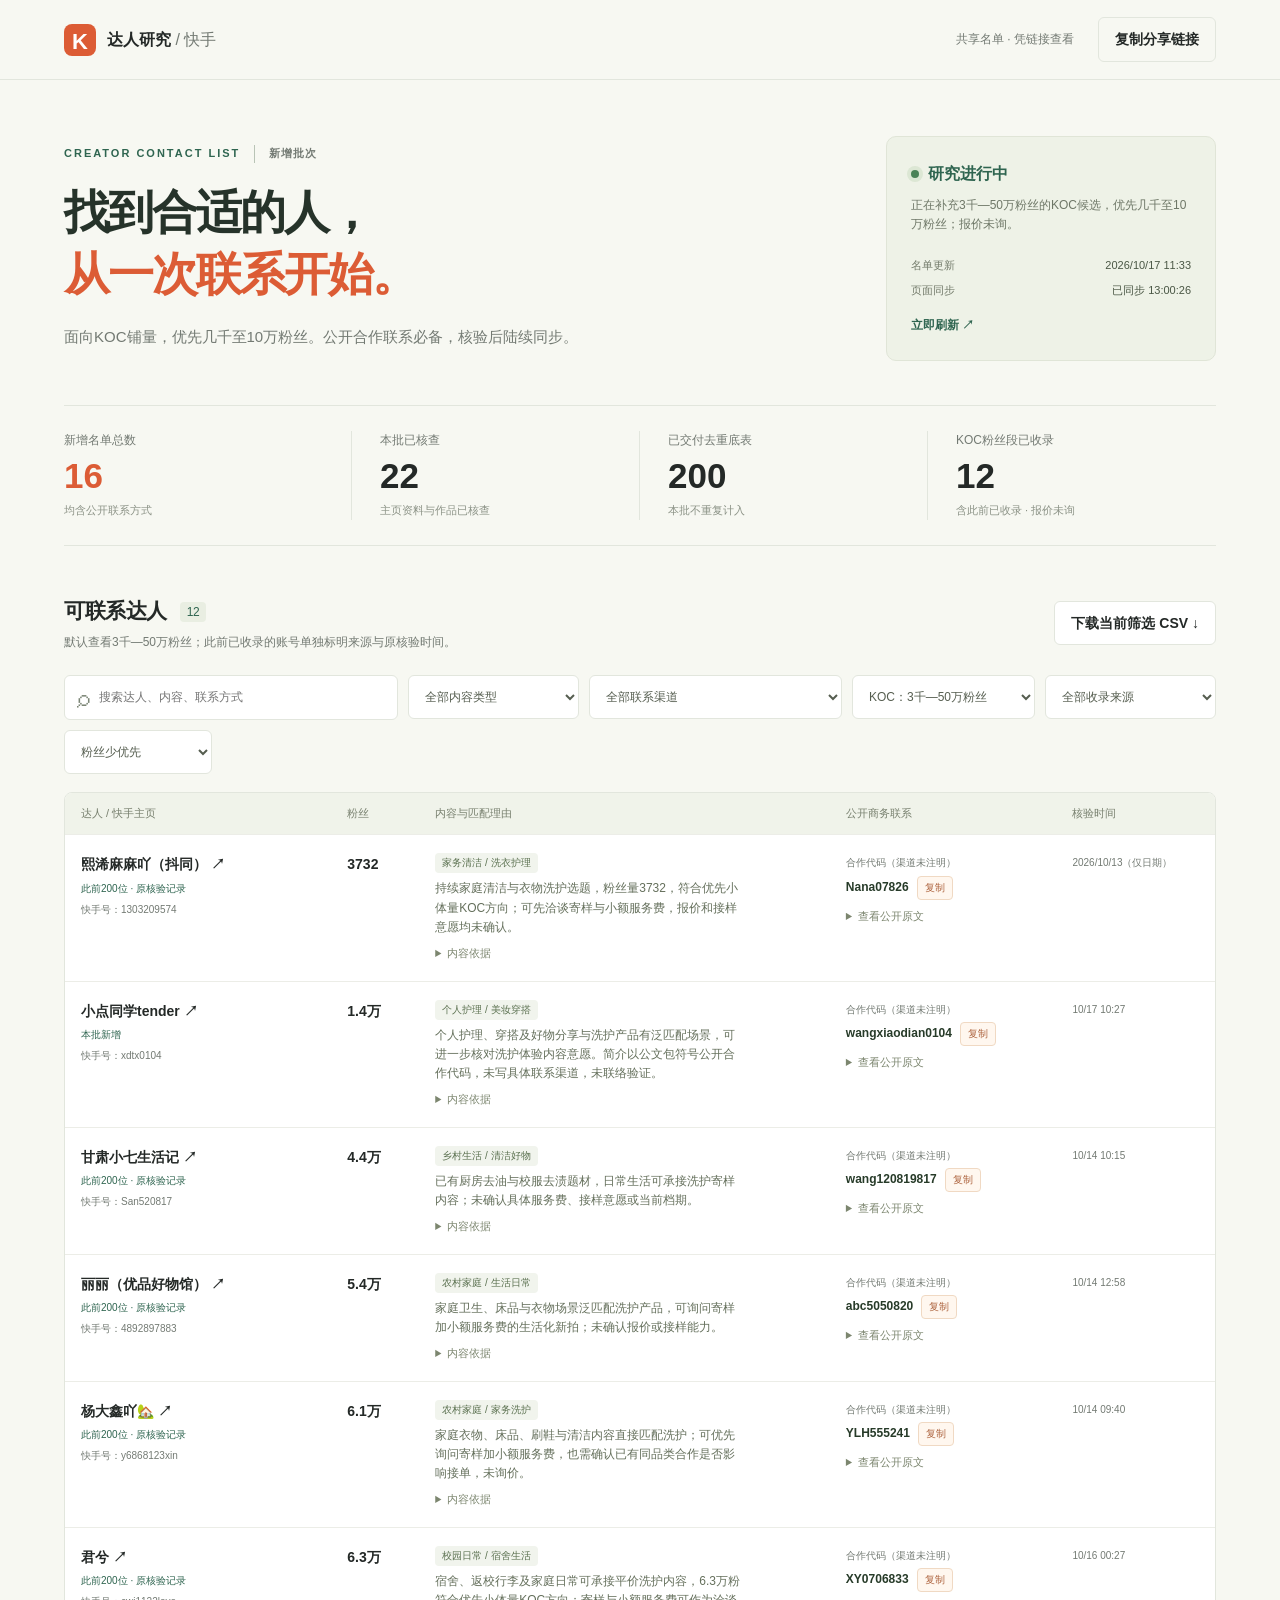
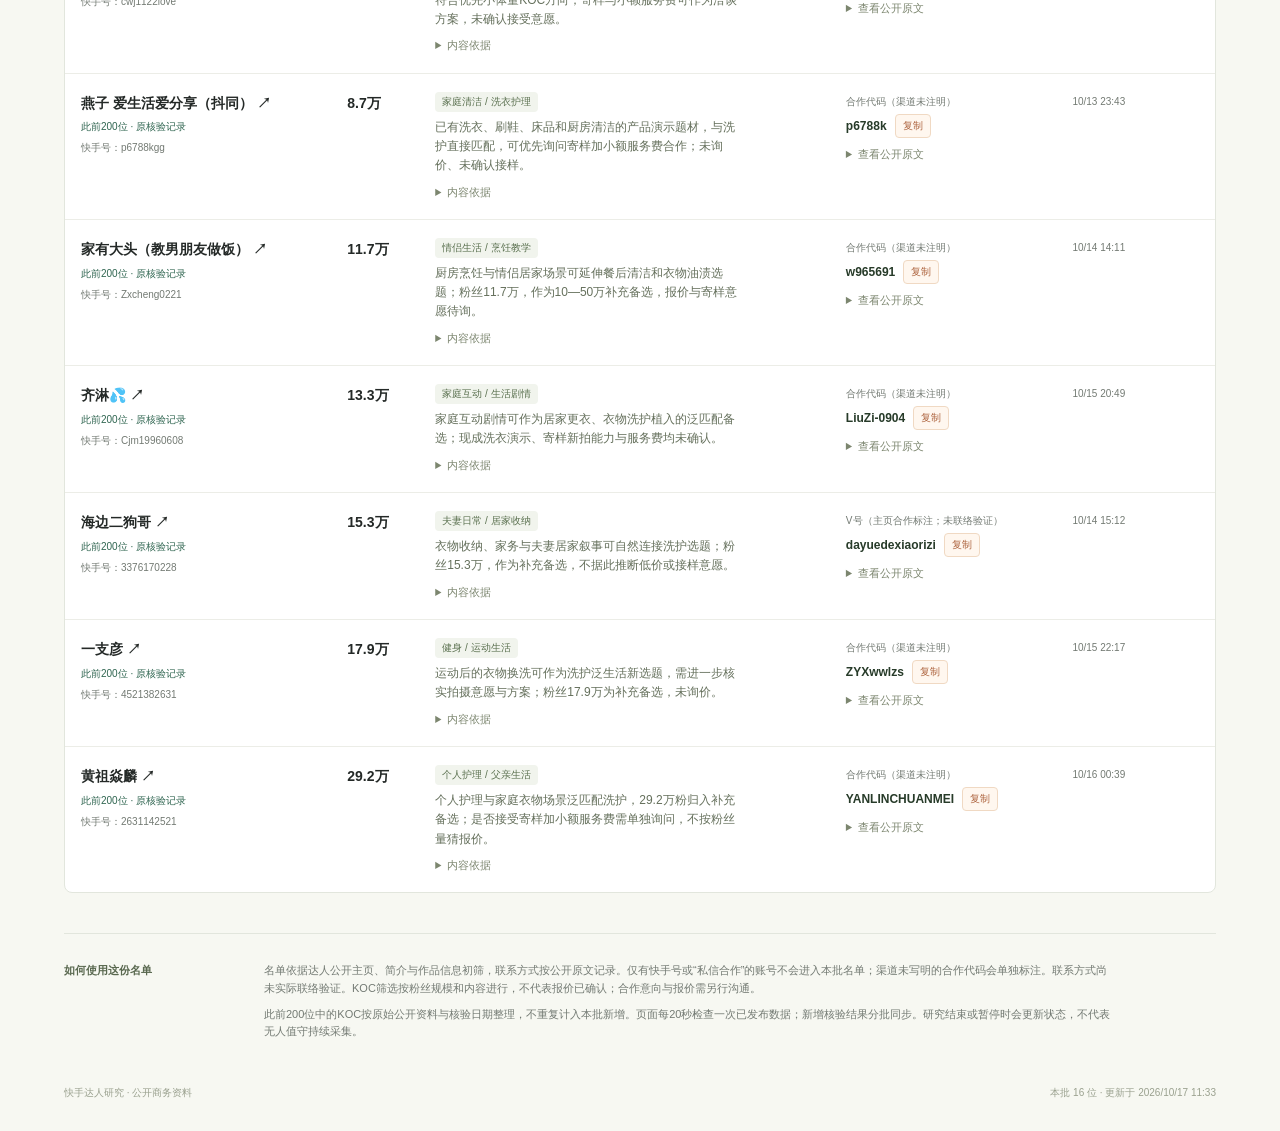
==== index.html @ 15a39879 "Add KOC follower filters and sync verified public contacts" ====
<!doctype html>
<html lang="zh-CN"><head><meta charset="utf-8"><meta name="viewport" content="width=device-width, initial-scale=1"><meta name="robots" content="noindex,nofollow"><meta name="description" content="持续更新的快手达人合作联系名单。公开商务联系、内容匹配理由及来源一页查看。"><title>快手达人 · 合作联系名单</title><link rel="stylesheet" href="style.css"></head>
<body><header class="topbar"><a class="brand" href="./" aria-label="名单首页"><span class="brand-icon">K</span><span>达人研究<span class="brand-sub"> / 快手</span></span></a><span class="access">共享名单 · 凭链接查看</span><button id="share" class="button subtle">复制分享链接</button></header>
<main><section class="intro"><div><div class="eyebrow">CREATOR CONTACT LIST <span>新增批次</span></div><h1>找到合适的人，<br><em>从一次联系开始。</em></h1><p class="lead">面向KOC铺量，优先几千至10万粉丝。<br class="mobile-br">公开合作联系必备，核验后陆续同步。</p></div><aside class="sync-card"><div class="live-line"><span id="status-dot" class="dot"></span><strong id="status">准备中</strong></div><p id="status-note">正在建立本批名单</p><div class="sync-meta"><span>名单更新</span><time id="updated">—</time></div><div class="sync-meta"><span>页面同步</span><span id="sync">正在连接</span></div><button id="refresh" class="text-button">立即刷新 <span aria-hidden="true">↗</span></button></aside></section>
<section class="stats" aria-label="研究进度"><div class="stat"><span>新增名单总数</span><strong id="qualified">0</strong><small>均含公开联系方式</small></div><div class="stat"><span>本批已核查</span><strong id="checked">0</strong><small>主页资料与作品已核查</small></div><div class="stat"><span>已交付去重底表</span><strong id="baseline">200</strong><small>本批不重复计入</small></div><div class="stat"><span>KOC粉丝段已收录</span><strong id="koc-qualified">0</strong><small>含此前已收录 · 报价未询</small></div></section>
<section class="list-section"><div class="section-heading"><div><h2>可联系达人 <span id="result-count">0</span></h2><p>默认查看3千—50万粉丝；此前已收录的账号单独标明来源与原核验时间。</p></div><button id="export" class="button">下载当前筛选 CSV <span aria-hidden="true">↓</span></button></div><div class="filters"><label class="search"><span aria-hidden="true">⌕</span><input id="query" type="search" placeholder="搜索达人、内容、联系方式" aria-label="搜索达人、内容、联系方式"></label><label><span class="sr-only">内容类型</span><select id="category"><option value="">全部内容类型</option></select></label><label><span class="sr-only">联系渠道</span><select id="channel"><option value="">全部联系渠道</option></select></label><label><span class="sr-only">粉丝范围</span><select id="fan-band"><option value="koc">KOC：3千—50万粉丝</option><option value="priority">优先：3千—10万粉丝</option><option value="all">全部粉丝范围</option></select></label><label><span class="sr-only">收录来源</span><select id="origin"><option value="">全部收录来源</option><option value="new">本批新增</option><option value="baseline200">此前200位中的KOC</option></select></label><label><span class="sr-only">排序</span><select id="sort"><option value="small">粉丝少优先</option><option value="new">最近收录</option><option value="fans">粉丝数由高到低</option><option value="name">达人名称</option></select></label></div><div id="results" aria-live="polite"></div></section>
<section class="method"><div class="method-label">如何使用这份名单</div><p>名单依据达人公开主页、简介与作品信息初筛，联系方式按公开原文记录。仅有快手号或“私信合作”的账号不会进入本批名单；渠道未写明的合作代码会单独标注。联系方式尚未实际联络验证。KOC筛选按粉丝规模和内容进行，不代表报价已确认；合作意向与报价需另行沟通。</p><p>此前200位中的KOC按原始公开资料与核验日期整理，不重复计入本批新增。页面每20秒检查一次已发布数据；新增核验结果分批同步。研究结束或暂停时会更新状态，不代表无人值守持续采集。</p></section></main><footer><span>快手达人研究 · 公开商务资料</span><span id="version">本批进行中</span></footer><div id="toast" role="status" aria-live="polite"></div><script src="app.js"></script></body></html>
---- style.css ----
:root{--ink:#242927;--muted:#737a73;--line:#e2e6dd;--paper:#f7f8f2;--orange:#dc5c35;--green:#2f6550;--white:#fff;--tint:#eef2e7}*{box-sizing:border-box}body{margin:0;background:var(--paper);color:var(--ink);font-family:Inter,"PingFang SC","Microsoft YaHei",sans-serif;font-size:14px;line-height:1.6}button,input,select{font:inherit}button,a,input,select{touch-action:manipulation}button{cursor:pointer}a{color:inherit}.topbar{height:80px;max-width:1440px;margin:auto;padding:0 5%;display:flex;align-items:center;gap:24px;border-bottom:1px solid var(--line)}.brand{display:flex;align-items:center;gap:11px;font-size:16px;font-weight:750;text-decoration:none}.brand-icon{display:grid;place-items:center;width:32px;height:32px;background:var(--orange);color:white;border-radius:8px;font-size:22px;font-weight:850}.brand-sub{font-weight:400;color:var(--muted)}.access{margin-left:auto;color:var(--muted);font-size:12px}.button{padding:10px 16px;border:1px solid var(--line);background:white;border-radius:6px;color:var(--ink);font-weight:600}.button:hover{border-color:#a7b3a3;background:#fcfdf9}.button:focus-visible,input:focus-visible,select:focus-visible,a:focus-visible,summary:focus-visible{outline:3px solid #e99a7e;outline-offset:3px}.subtle{background:transparent}main{max-width:1440px;margin:auto;padding:56px 5% 24px}.intro{display:flex;align-items:center;justify-content:space-between;gap:40px;margin-bottom:44px}.eyebrow{font-size:11px;font-weight:750;letter-spacing:2px;color:var(--green);display:flex;align-items:center;gap:14px}.eyebrow span{letter-spacing:1px;padding-left:14px;border-left:1px solid #b9c4b6;color:var(--muted)}h1{font-size:46px;letter-spacing:-2px;line-height:1.35;margin:18px 0;color:#26332a;font-weight:800}h1 em{font-style:normal;color:var(--orange)}.lead{font-size:15px;color:var(--muted);line-height:1.9;margin:0}.mobile-br{display:none}.sync-card{width:330px;background:var(--tint);padding:24px;border:1px solid #e0e5d7;border-radius:10px}.live-line{display:flex;align-items:center;gap:9px;color:var(--green);font-size:16px}.dot{width:8px;height:8px;background:#4a8257;border-radius:50%;box-shadow:0 0 0 4px #dce7d4}.dot.paused{background:#8b8b73;box-shadow:0 0 0 4px #e3e2d6}.sync-card p{margin:9px 0 23px;color:#6e7767;font-size:12px}.sync-meta{display:flex;justify-content:space-between;font-size:11px;margin:7px 0;gap:10px;color:#737b6b}.sync-meta time,.sync-meta span:last-child{color:#4a5745}.text-button{background:none;border:0;color:var(--green);padding:10px 0 0;font-size:12px;font-weight:700}.stats{display:grid;grid-template-columns:repeat(4,1fr);border-top:1px solid var(--line);border-bottom:1px solid var(--line);margin-bottom:48px;padding:25px 0}.stat{padding:0 28px;border-right:1px solid var(--line);display:flex;flex-direction:column}.stat:first-child{padding-left:0}.stat:last-child{border:0}.stat>span{color:var(--muted);font-size:12px}.stat strong{font-size:35px;font-weight:600;line-height:1.5;font-variant-numeric:tabular-nums}.stat:first-child strong{color:var(--orange)}.stat small{font-size:11px;color:#8b9286}.text-stat strong{font-size:20px;line-height:2.6}.section-heading{display:flex;justify-content:space-between;align-items:center;gap:20px}h2{font-size:21px;margin:0;letter-spacing:-.5px}h2 span{font-size:12px;font-weight:500;vertical-align:middle;background:#e9eee2;color:var(--green);border-radius:4px;padding:3px 7px;margin-left:8px}.section-heading p{font-size:12px;color:var(--muted);margin:6px 0 0}.filters{display:flex;flex-wrap:wrap;gap:10px;margin:22px 0 18px}.search{display:flex;align-items:center;gap:9px;flex:1;border:1px solid var(--line);background:white;border-radius:6px;padding:0 12px;min-width:180px}.search span{font-size:25px;color:#7b8575}.search input{width:100%;border:0;outline:none;padding:12px 0;background:transparent;font-size:12px}select{height:44px;padding:0 30px 0 12px;background:white;border:1px solid var(--line);border-radius:6px;font-size:12px;color:#565e50}.table-wrap{overflow:auto;border:1px solid var(--line);border-radius:8px;background:white}table{width:100%;border-collapse:collapse;min-width:840px;text-align:left}th{padding:12px 16px;background:#f0f3ea;font-size:11px;color:#78806f;font-weight:500;white-space:nowrap}td{padding:18px 16px;border-top:1px solid #ecede7;vertical-align:top;font-size:12px}.name{font-size:14px;font-weight:700;text-decoration:none;display:block;margin-bottom:5px}.name:hover{color:var(--orange)}.origin{font-size:10px;color:var(--green);margin:2px 0 5px}.id,.secondary{font-size:10px;color:var(--muted);word-break:break-all}.tag{display:inline-block;background:#f1f4ed;color:#5b7150;padding:2px 7px;border-radius:4px;font-size:10px;margin-bottom:6px}.fans{font-size:14px;font-weight:650;white-space:nowrap}.fit{max-width:310px;color:#65705c;font-size:12px}.contact{display:flex;align-items:center;gap:8px;margin-top:3px}.contact code{font-family:inherit;font-size:12px;font-weight:650;color:#273b29;word-break:break-all;max-width:210px}.copy{background:#fff7ef;border:1px solid #f0d9c3;color:#ae6540;border-radius:4px;padding:3px 7px;white-space:nowrap;font-size:10px}.copy:hover{background:#ffedda}details{margin-top:8px;color:var(--muted);font-size:11px}summary{cursor:pointer;color:#7c866f;user-select:none}.evidence{padding:10px;margin-top:6px;background:#f8f9f4;border-left:2px solid #cdd8bd;max-width:290px;white-space:pre-line;word-break:break-word}.date{white-space:nowrap;font-size:10px;color:var(--muted)}.empty{padding:64px 20px;text-align:center;background:white;border:1px dashed #d9dfd0;border-radius:8px}.empty-icon{font-size:28px;color:#a4b095;margin-bottom:10px}.empty h3{margin:0 0 8px;font-size:17px}.empty p{color:var(--muted);font-size:12px;margin:0}.method{display:grid;grid-template-columns:170px 1fr;gap:8px 30px;border-top:1px solid var(--line);padding-top:28px;margin-top:40px;color:var(--muted);font-size:11px}.method-label{grid-row:span 2;color:#59684f;font-weight:700}.method p{margin:0;max-width:850px}footer{max-width:1440px;margin:0 auto;padding:20px 5% 30px;display:flex;justify-content:space-between;color:#9aa18f;font-size:10px}#toast{position:fixed;bottom:26px;left:50%;transform:translateX(-50%);background:#293f2e;color:white;padding:10px 20px;border-radius:6px;font-size:12px;opacity:0;pointer-events:none;transition:opacity .2s}#toast.show{opacity:1}.sr-only{position:absolute;clip:rect(0,0,0,0);width:1px;height:1px;overflow:hidden}@media(min-width:1500px){main{padding-top:72px}.intro{margin-bottom:55px}}@media(max-width:800px){.topbar{height:64px;gap:10px}.access{display:none}.topbar .button{margin-left:auto;font-size:11px;padding:8px 10px}main{padding-top:32px}.intro{gap:24px}.sync-card{width:270px;padding:18px}h1{font-size:34px}.eyebrow{font-size:9px;letter-spacing:1px}.stat{padding:0 15px}.stat strong{font-size:28px}.text-stat strong{font-size:16px}.filters{flex-wrap:wrap}.search{flex-basis:100%}.filters>label:not(.search){flex:1}.filters select{width:100%}.section-heading .button{font-size:11px}.method{grid-template-columns:1fr;gap:12px}.method-label{grid-row:auto}}@media(max-width:560px){.intro{display:block}.sync-card{width:100%;margin-top:25px;padding:18px 20px}.sync-card p{margin-bottom:12px}.sync-meta{font-size:11px}.stats{grid-template-columns:1fr 1fr;gap:22px 0;padding:22px 0;margin-bottom:30px}.stat:nth-child(2){border:0}.stat:nth-child(3){padding-left:0}.stat strong{font-size:30px}.text-stat strong{font-size:19px;line-height:2.4}h1{font-size:36px}.lead{font-size:13px}.mobile-br{display:block}.section-heading{align-items:flex-start}.section-heading p{font-size:10px;max-width:190px}.section-heading .button{max-width:115px;padding:8px 10px}.filters{gap:7px}.filters select{font-size:11px;padding-left:8px;padding-right:20px}.stat small{font-size:10px}footer{display:block}footer span{display:block;margin-top:4px}}
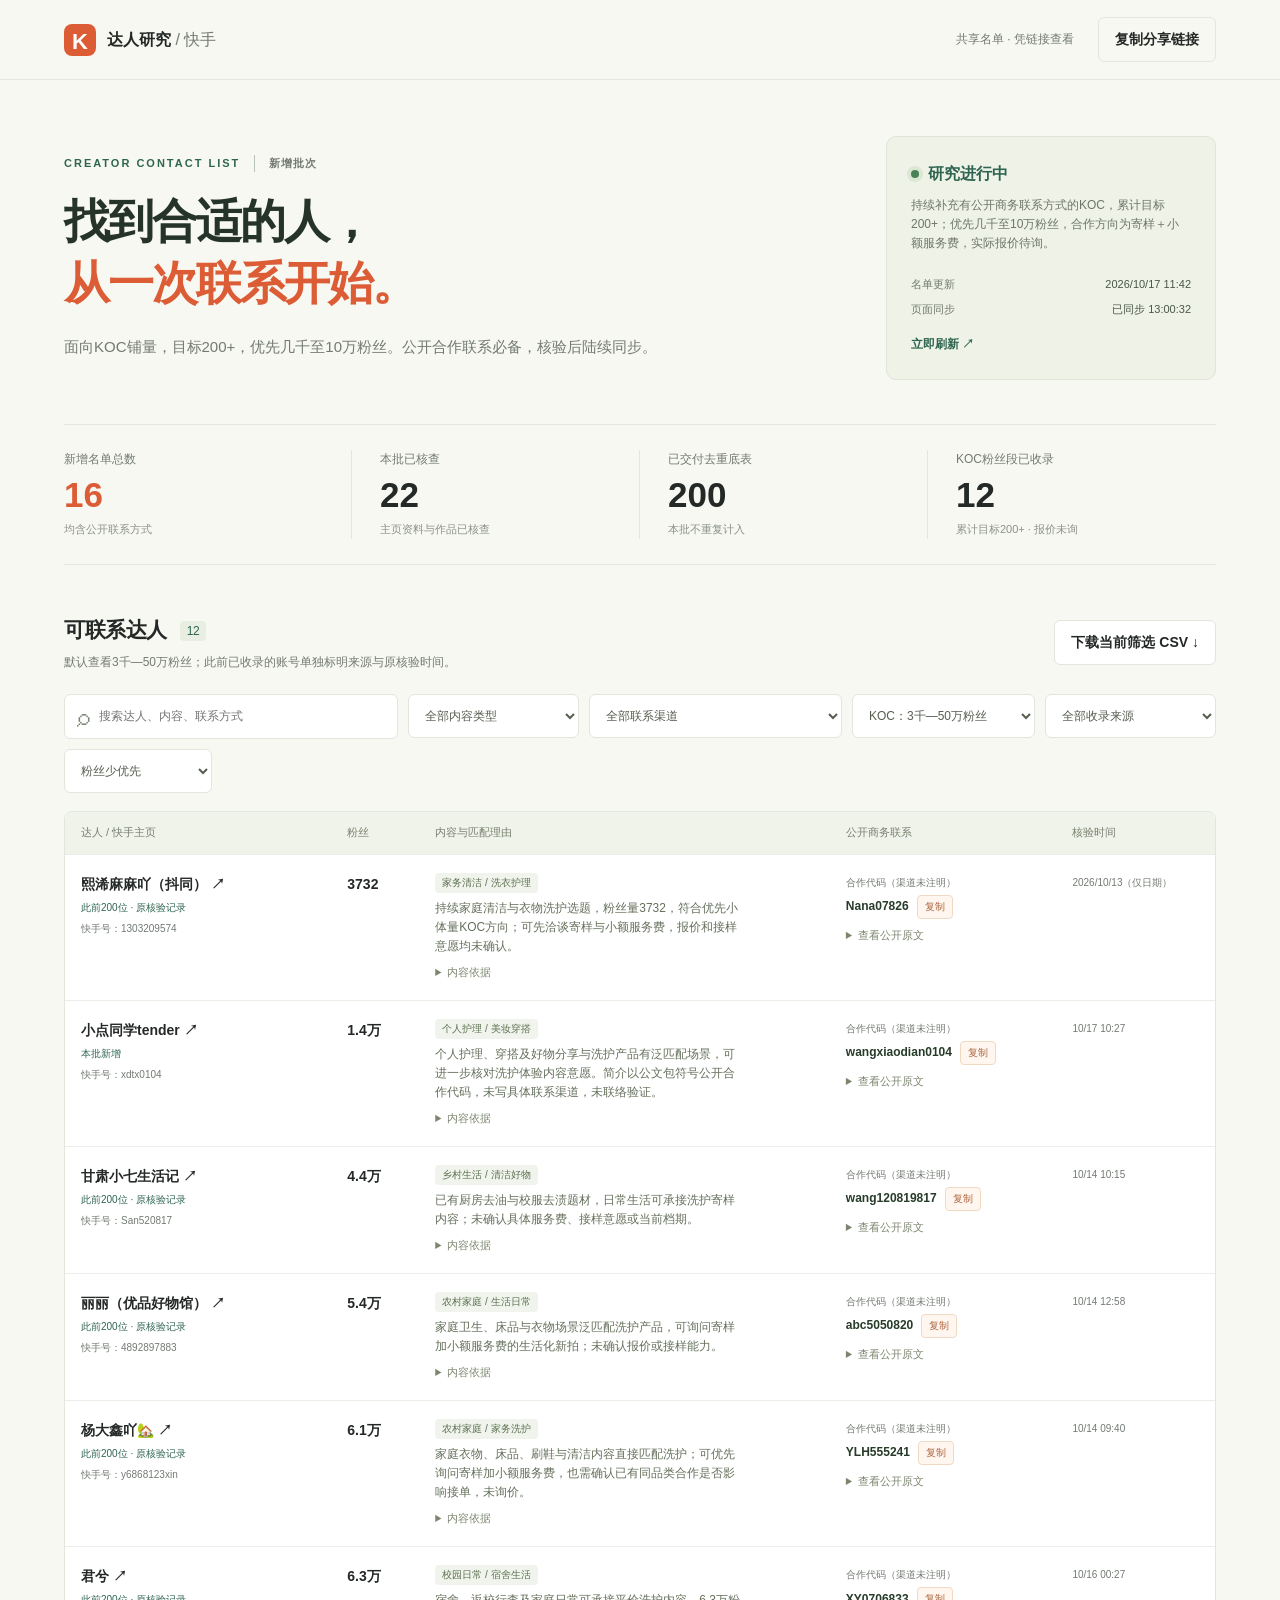
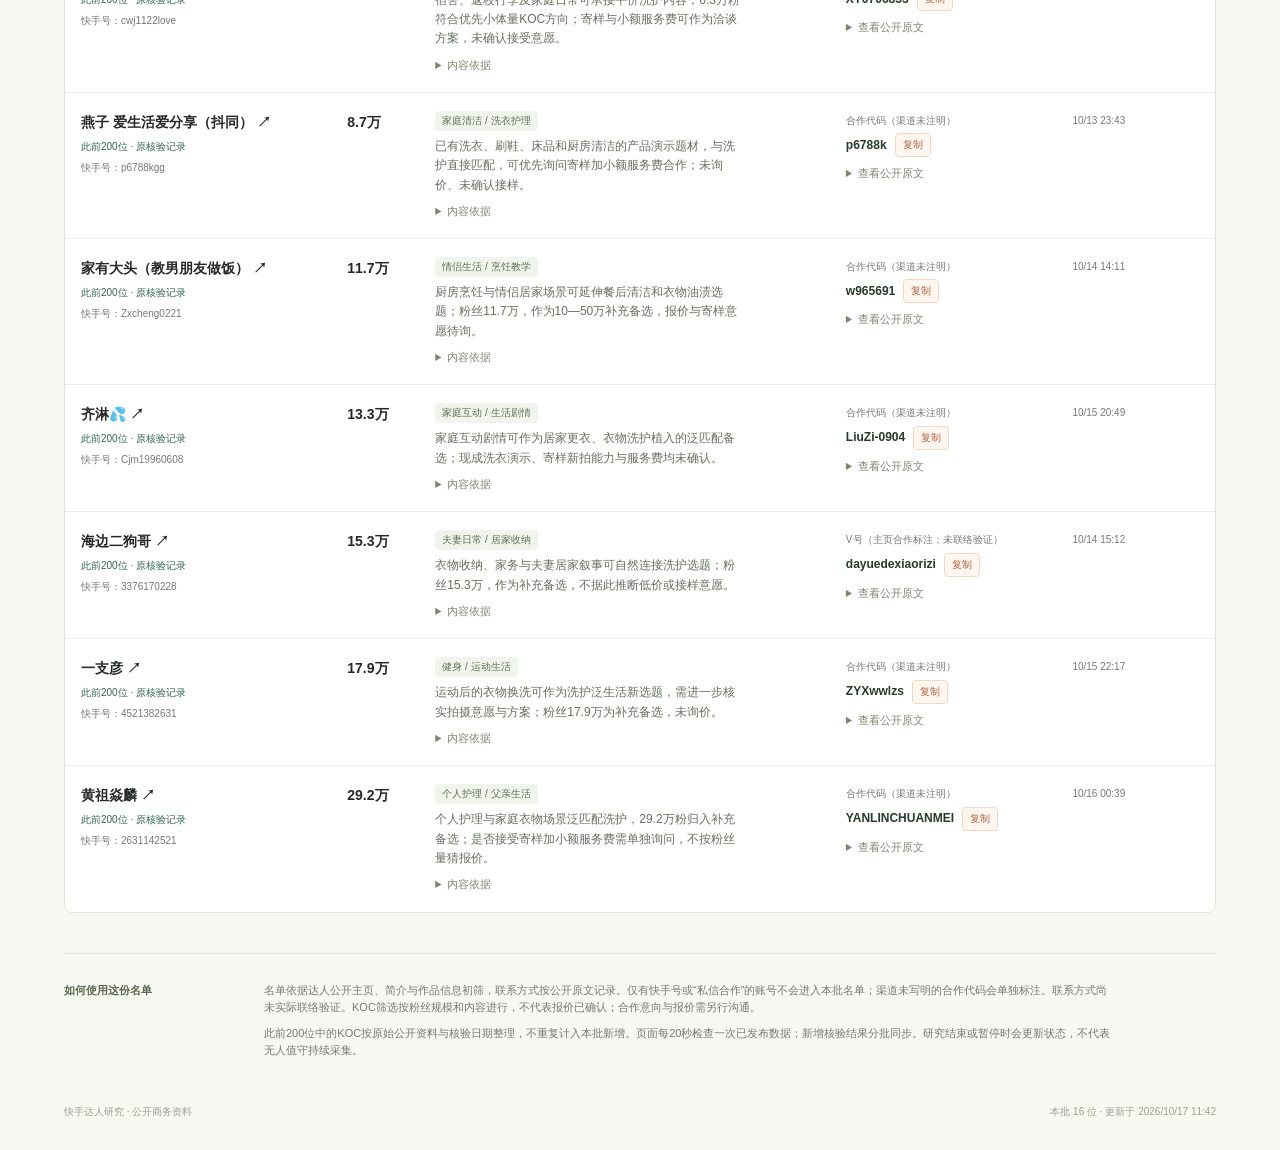
==== commit c747a4c3: "Add KOC follower filters and sync verified public contacts" ====
--- a/index.html
+++ b/index.html
@@ -1,7 +1,7 @@
 <!doctype html>
 <html lang="zh-CN"><head><meta charset="utf-8"><meta name="viewport" content="width=device-width, initial-scale=1"><meta name="robots" content="noindex,nofollow"><meta name="description" content="持续更新的快手达人合作联系名单。公开商务联系、内容匹配理由及来源一页查看。"><title>快手达人 · 合作联系名单</title><link rel="stylesheet" href="style.css"></head>
 <body><header class="topbar"><a class="brand" href="./" aria-label="名单首页"><span class="brand-icon">K</span><span>达人研究<span class="brand-sub"> / 快手</span></span></a><span class="access">共享名单 · 凭链接查看</span><button id="share" class="button subtle">复制分享链接</button></header>
-<main><section class="intro"><div><div class="eyebrow">CREATOR CONTACT LIST <span>新增批次</span></div><h1>找到合适的人，<br><em>从一次联系开始。</em></h1><p class="lead">面向KOC铺量，优先几千至10万粉丝。<br class="mobile-br">公开合作联系必备，核验后陆续同步。</p></div><aside class="sync-card"><div class="live-line"><span id="status-dot" class="dot"></span><strong id="status">准备中</strong></div><p id="status-note">正在建立本批名单</p><div class="sync-meta"><span>名单更新</span><time id="updated">—</time></div><div class="sync-meta"><span>页面同步</span><span id="sync">正在连接</span></div><button id="refresh" class="text-button">立即刷新 <span aria-hidden="true">↗</span></button></aside></section>
-<section class="stats" aria-label="研究进度"><div class="stat"><span>新增名单总数</span><strong id="qualified">0</strong><small>均含公开联系方式</small></div><div class="stat"><span>本批已核查</span><strong id="checked">0</strong><small>主页资料与作品已核查</small></div><div class="stat"><span>已交付去重底表</span><strong id="baseline">200</strong><small>本批不重复计入</small></div><div class="stat"><span>KOC粉丝段已收录</span><strong id="koc-qualified">0</strong><small>含此前已收录 · 报价未询</small></div></section>
+<main><section class="intro"><div><div class="eyebrow">CREATOR CONTACT LIST <span>新增批次</span></div><h1>找到合适的人，<br><em>从一次联系开始。</em></h1><p class="lead">面向KOC铺量，目标200+，优先几千至10万粉丝。<br class="mobile-br">公开合作联系必备，核验后陆续同步。</p></div><aside class="sync-card"><div class="live-line"><span id="status-dot" class="dot"></span><strong id="status">准备中</strong></div><p id="status-note">正在建立本批名单</p><div class="sync-meta"><span>名单更新</span><time id="updated">—</time></div><div class="sync-meta"><span>页面同步</span><span id="sync">正在连接</span></div><button id="refresh" class="text-button">立即刷新 <span aria-hidden="true">↗</span></button></aside></section>
+<section class="stats" aria-label="研究进度"><div class="stat"><span>新增名单总数</span><strong id="qualified">0</strong><small>均含公开联系方式</small></div><div class="stat"><span>本批已核查</span><strong id="checked">0</strong><small>主页资料与作品已核查</small></div><div class="stat"><span>已交付去重底表</span><strong id="baseline">200</strong><small>本批不重复计入</small></div><div class="stat"><span>KOC粉丝段已收录</span><strong id="koc-qualified">0</strong><small>累计目标200+ · 报价未询</small></div></section>
 <section class="list-section"><div class="section-heading"><div><h2>可联系达人 <span id="result-count">0</span></h2><p>默认查看3千—50万粉丝；此前已收录的账号单独标明来源与原核验时间。</p></div><button id="export" class="button">下载当前筛选 CSV <span aria-hidden="true">↓</span></button></div><div class="filters"><label class="search"><span aria-hidden="true">⌕</span><input id="query" type="search" placeholder="搜索达人、内容、联系方式" aria-label="搜索达人、内容、联系方式"></label><label><span class="sr-only">内容类型</span><select id="category"><option value="">全部内容类型</option></select></label><label><span class="sr-only">联系渠道</span><select id="channel"><option value="">全部联系渠道</option></select></label><label><span class="sr-only">粉丝范围</span><select id="fan-band"><option value="koc">KOC：3千—50万粉丝</option><option value="priority">优先：3千—10万粉丝</option><option value="all">全部粉丝范围</option></select></label><label><span class="sr-only">收录来源</span><select id="origin"><option value="">全部收录来源</option><option value="new">本批新增</option><option value="baseline200">此前200位中的KOC</option></select></label><label><span class="sr-only">排序</span><select id="sort"><option value="small">粉丝少优先</option><option value="new">最近收录</option><option value="fans">粉丝数由高到低</option><option value="name">达人名称</option></select></label></div><div id="results" aria-live="polite"></div></section>
 <section class="method"><div class="method-label">如何使用这份名单</div><p>名单依据达人公开主页、简介与作品信息初筛，联系方式按公开原文记录。仅有快手号或“私信合作”的账号不会进入本批名单；渠道未写明的合作代码会单独标注。联系方式尚未实际联络验证。KOC筛选按粉丝规模和内容进行，不代表报价已确认；合作意向与报价需另行沟通。</p><p>此前200位中的KOC按原始公开资料与核验日期整理，不重复计入本批新增。页面每20秒检查一次已发布数据；新增核验结果分批同步。研究结束或暂停时会更新状态，不代表无人值守持续采集。</p></section></main><footer><span>快手达人研究 · 公开商务资料</span><span id="version">本批进行中</span></footer><div id="toast" role="status" aria-live="polite"></div><script src="app.js"></script></body></html>
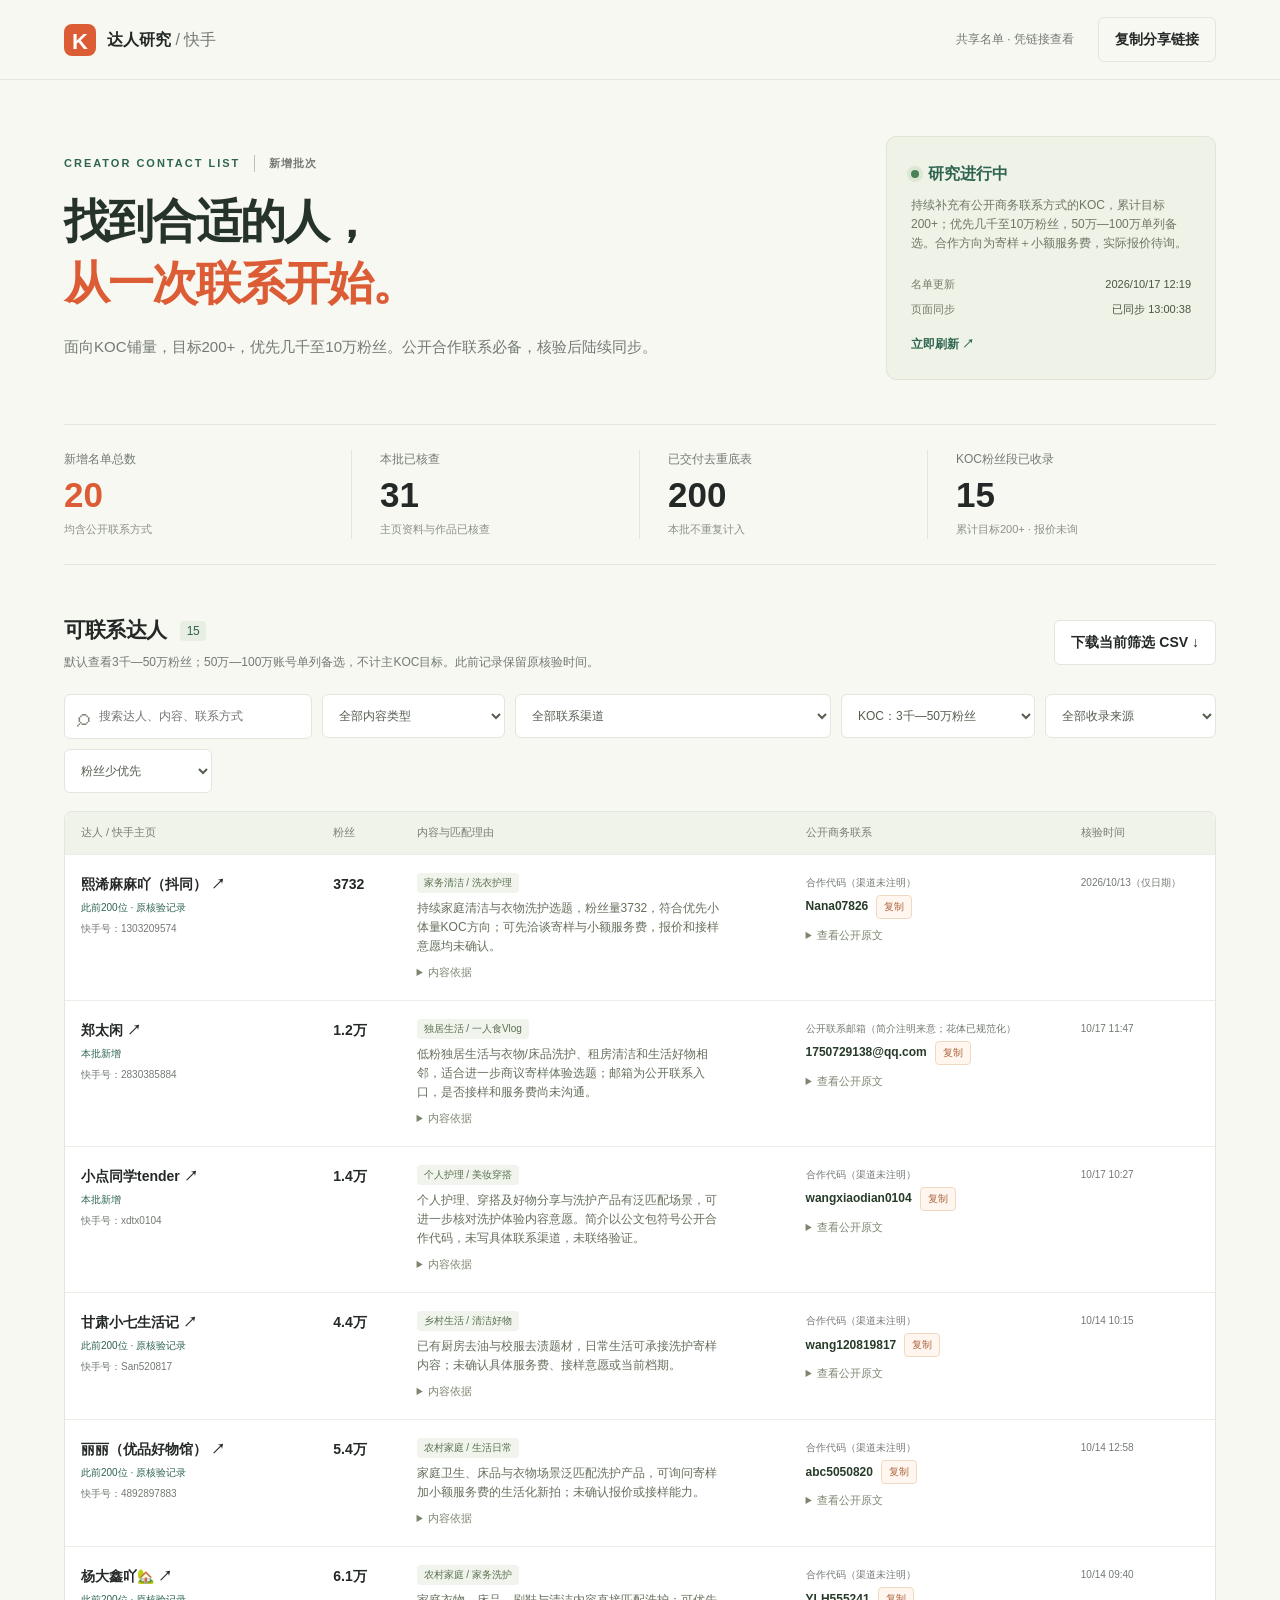
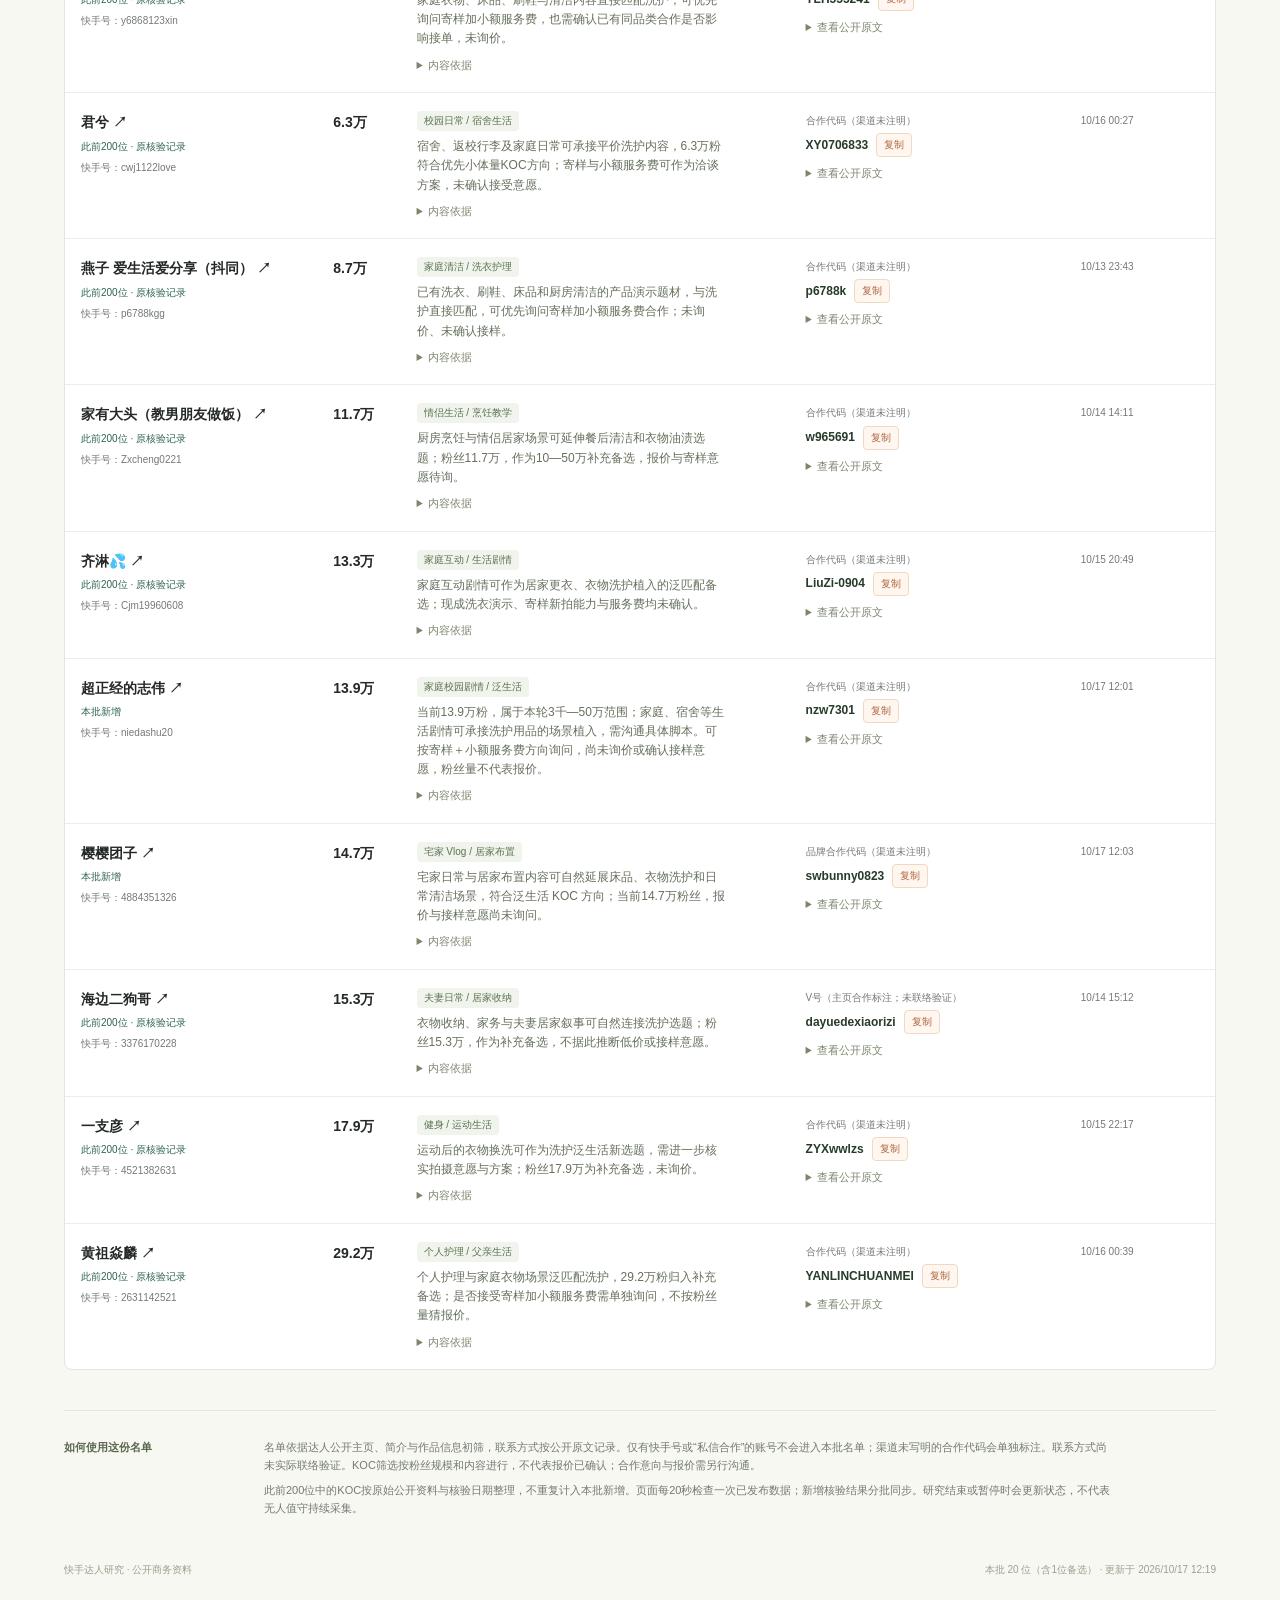
==== commit 29a7ea54: "Add KOC follower filters and sync verified public contacts" ====
--- a/index.html
+++ b/index.html
@@ -3,5 +3,5 @@
 <body><header class="topbar"><a class="brand" href="./" aria-label="名单首页"><span class="brand-icon">K</span><span>达人研究<span class="brand-sub"> / 快手</span></span></a><span class="access">共享名单 · 凭链接查看</span><button id="share" class="button subtle">复制分享链接</button></header>
 <main><section class="intro"><div><div class="eyebrow">CREATOR CONTACT LIST <span>新增批次</span></div><h1>找到合适的人，<br><em>从一次联系开始。</em></h1><p class="lead">面向KOC铺量，目标200+，优先几千至10万粉丝。<br class="mobile-br">公开合作联系必备，核验后陆续同步。</p></div><aside class="sync-card"><div class="live-line"><span id="status-dot" class="dot"></span><strong id="status">准备中</strong></div><p id="status-note">正在建立本批名单</p><div class="sync-meta"><span>名单更新</span><time id="updated">—</time></div><div class="sync-meta"><span>页面同步</span><span id="sync">正在连接</span></div><button id="refresh" class="text-button">立即刷新 <span aria-hidden="true">↗</span></button></aside></section>
 <section class="stats" aria-label="研究进度"><div class="stat"><span>新增名单总数</span><strong id="qualified">0</strong><small>均含公开联系方式</small></div><div class="stat"><span>本批已核查</span><strong id="checked">0</strong><small>主页资料与作品已核查</small></div><div class="stat"><span>已交付去重底表</span><strong id="baseline">200</strong><small>本批不重复计入</small></div><div class="stat"><span>KOC粉丝段已收录</span><strong id="koc-qualified">0</strong><small>累计目标200+ · 报价未询</small></div></section>
-<section class="list-section"><div class="section-heading"><div><h2>可联系达人 <span id="result-count">0</span></h2><p>默认查看3千—50万粉丝；此前已收录的账号单独标明来源与原核验时间。</p></div><button id="export" class="button">下载当前筛选 CSV <span aria-hidden="true">↓</span></button></div><div class="filters"><label class="search"><span aria-hidden="true">⌕</span><input id="query" type="search" placeholder="搜索达人、内容、联系方式" aria-label="搜索达人、内容、联系方式"></label><label><span class="sr-only">内容类型</span><select id="category"><option value="">全部内容类型</option></select></label><label><span class="sr-only">联系渠道</span><select id="channel"><option value="">全部联系渠道</option></select></label><label><span class="sr-only">粉丝范围</span><select id="fan-band"><option value="koc">KOC：3千—50万粉丝</option><option value="priority">优先：3千—10万粉丝</option><option value="all">全部粉丝范围</option></select></label><label><span class="sr-only">收录来源</span><select id="origin"><option value="">全部收录来源</option><option value="new">本批新增</option><option value="baseline200">此前200位中的KOC</option></select></label><label><span class="sr-only">排序</span><select id="sort"><option value="small">粉丝少优先</option><option value="new">最近收录</option><option value="fans">粉丝数由高到低</option><option value="name">达人名称</option></select></label></div><div id="results" aria-live="polite"></div></section>
+<section class="list-section"><div class="section-heading"><div><h2>可联系达人 <span id="result-count">0</span></h2><p>默认查看3千—50万粉丝；50万—100万账号单列备选，不计主KOC目标。此前记录保留原核验时间。</p></div><button id="export" class="button">下载当前筛选 CSV <span aria-hidden="true">↓</span></button></div><div class="filters"><label class="search"><span aria-hidden="true">⌕</span><input id="query" type="search" placeholder="搜索达人、内容、联系方式" aria-label="搜索达人、内容、联系方式"></label><label><span class="sr-only">内容类型</span><select id="category"><option value="">全部内容类型</option></select></label><label><span class="sr-only">联系渠道</span><select id="channel"><option value="">全部联系渠道</option></select></label><label><span class="sr-only">粉丝范围</span><select id="fan-band"><option value="koc">KOC：3千—50万粉丝</option><option value="priority">优先：3千—10万粉丝</option><option value="backup">备选：50万—100万粉丝</option><option value="all">全部粉丝范围</option></select></label><label><span class="sr-only">收录来源</span><select id="origin"><option value="">全部收录来源</option><option value="new">本批新增</option><option value="baseline200">此前200位中的KOC</option></select></label><label><span class="sr-only">排序</span><select id="sort"><option value="small">粉丝少优先</option><option value="new">最近收录</option><option value="fans">粉丝数由高到低</option><option value="name">达人名称</option></select></label></div><div id="results" aria-live="polite"></div></section>
 <section class="method"><div class="method-label">如何使用这份名单</div><p>名单依据达人公开主页、简介与作品信息初筛，联系方式按公开原文记录。仅有快手号或“私信合作”的账号不会进入本批名单；渠道未写明的合作代码会单独标注。联系方式尚未实际联络验证。KOC筛选按粉丝规模和内容进行，不代表报价已确认；合作意向与报价需另行沟通。</p><p>此前200位中的KOC按原始公开资料与核验日期整理，不重复计入本批新增。页面每20秒检查一次已发布数据；新增核验结果分批同步。研究结束或暂停时会更新状态，不代表无人值守持续采集。</p></section></main><footer><span>快手达人研究 · 公开商务资料</span><span id="version">本批进行中</span></footer><div id="toast" role="status" aria-live="polite"></div><script src="app.js"></script></body></html>
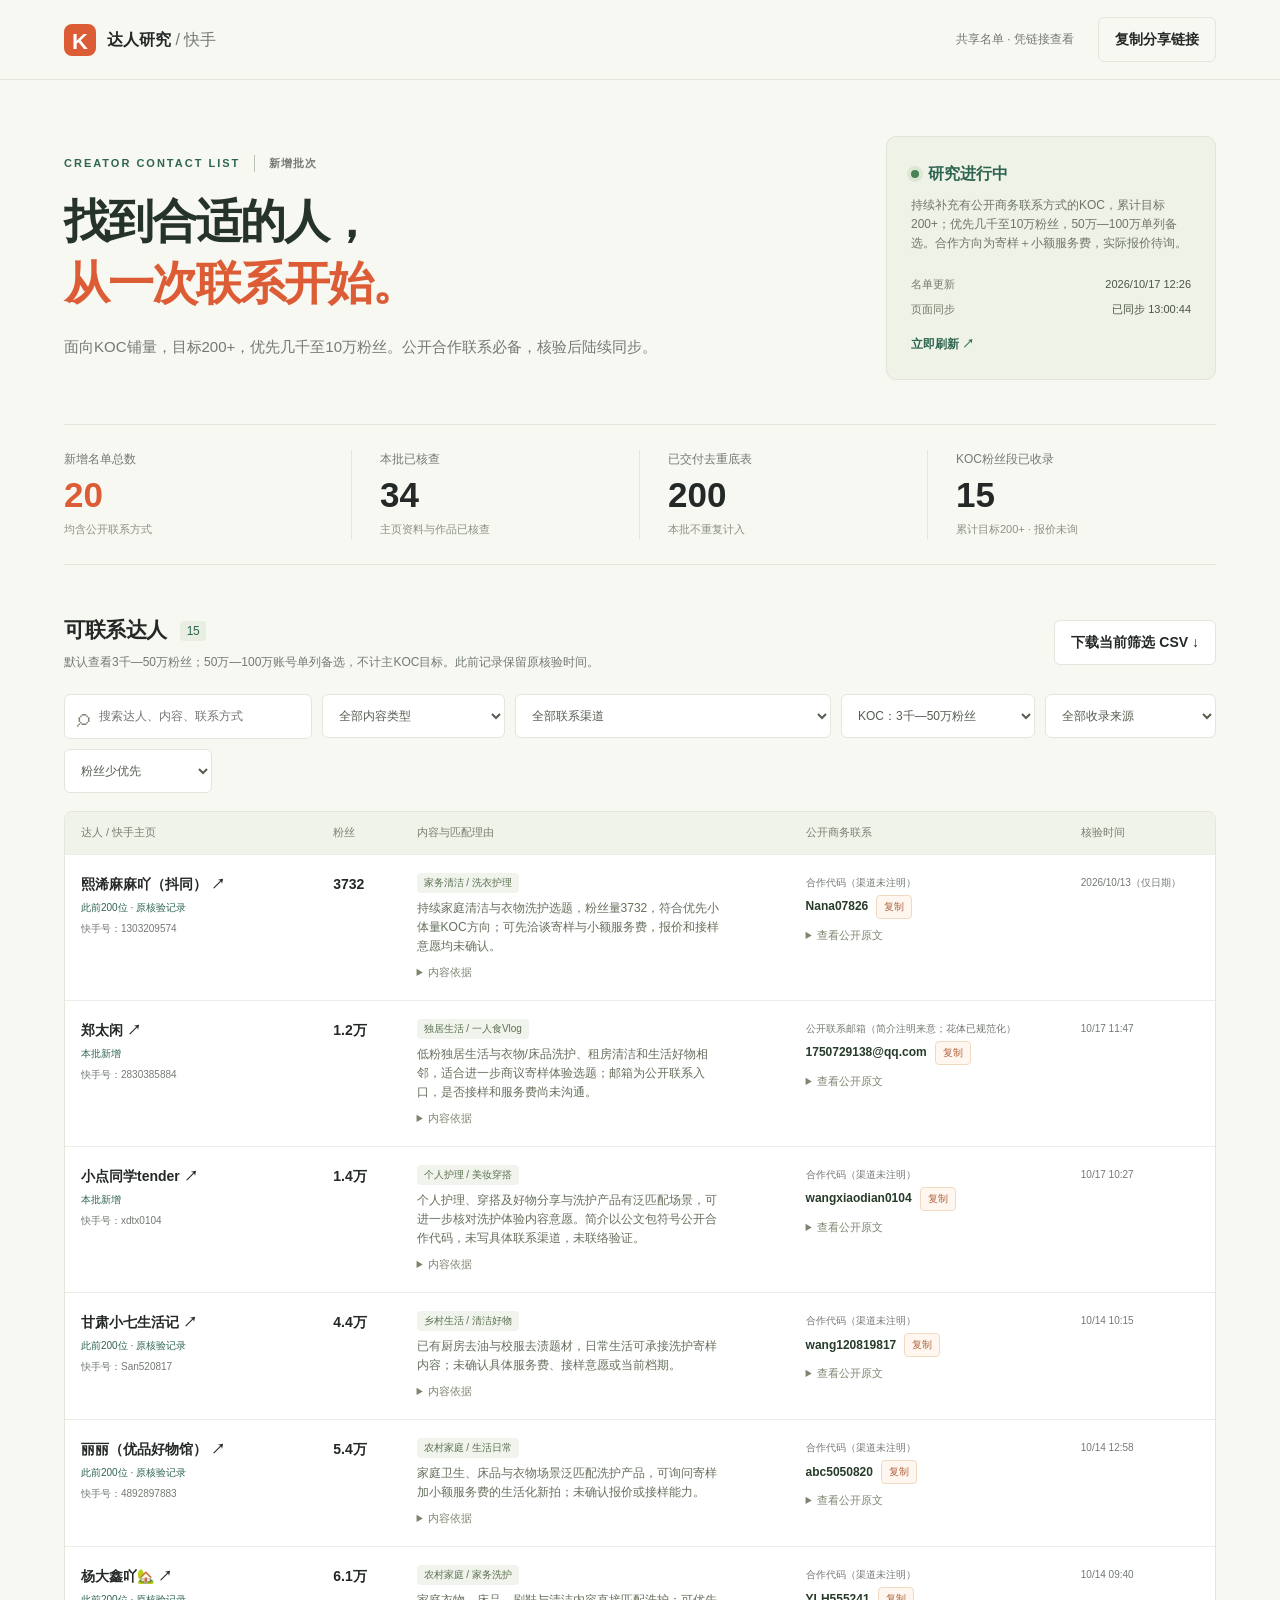
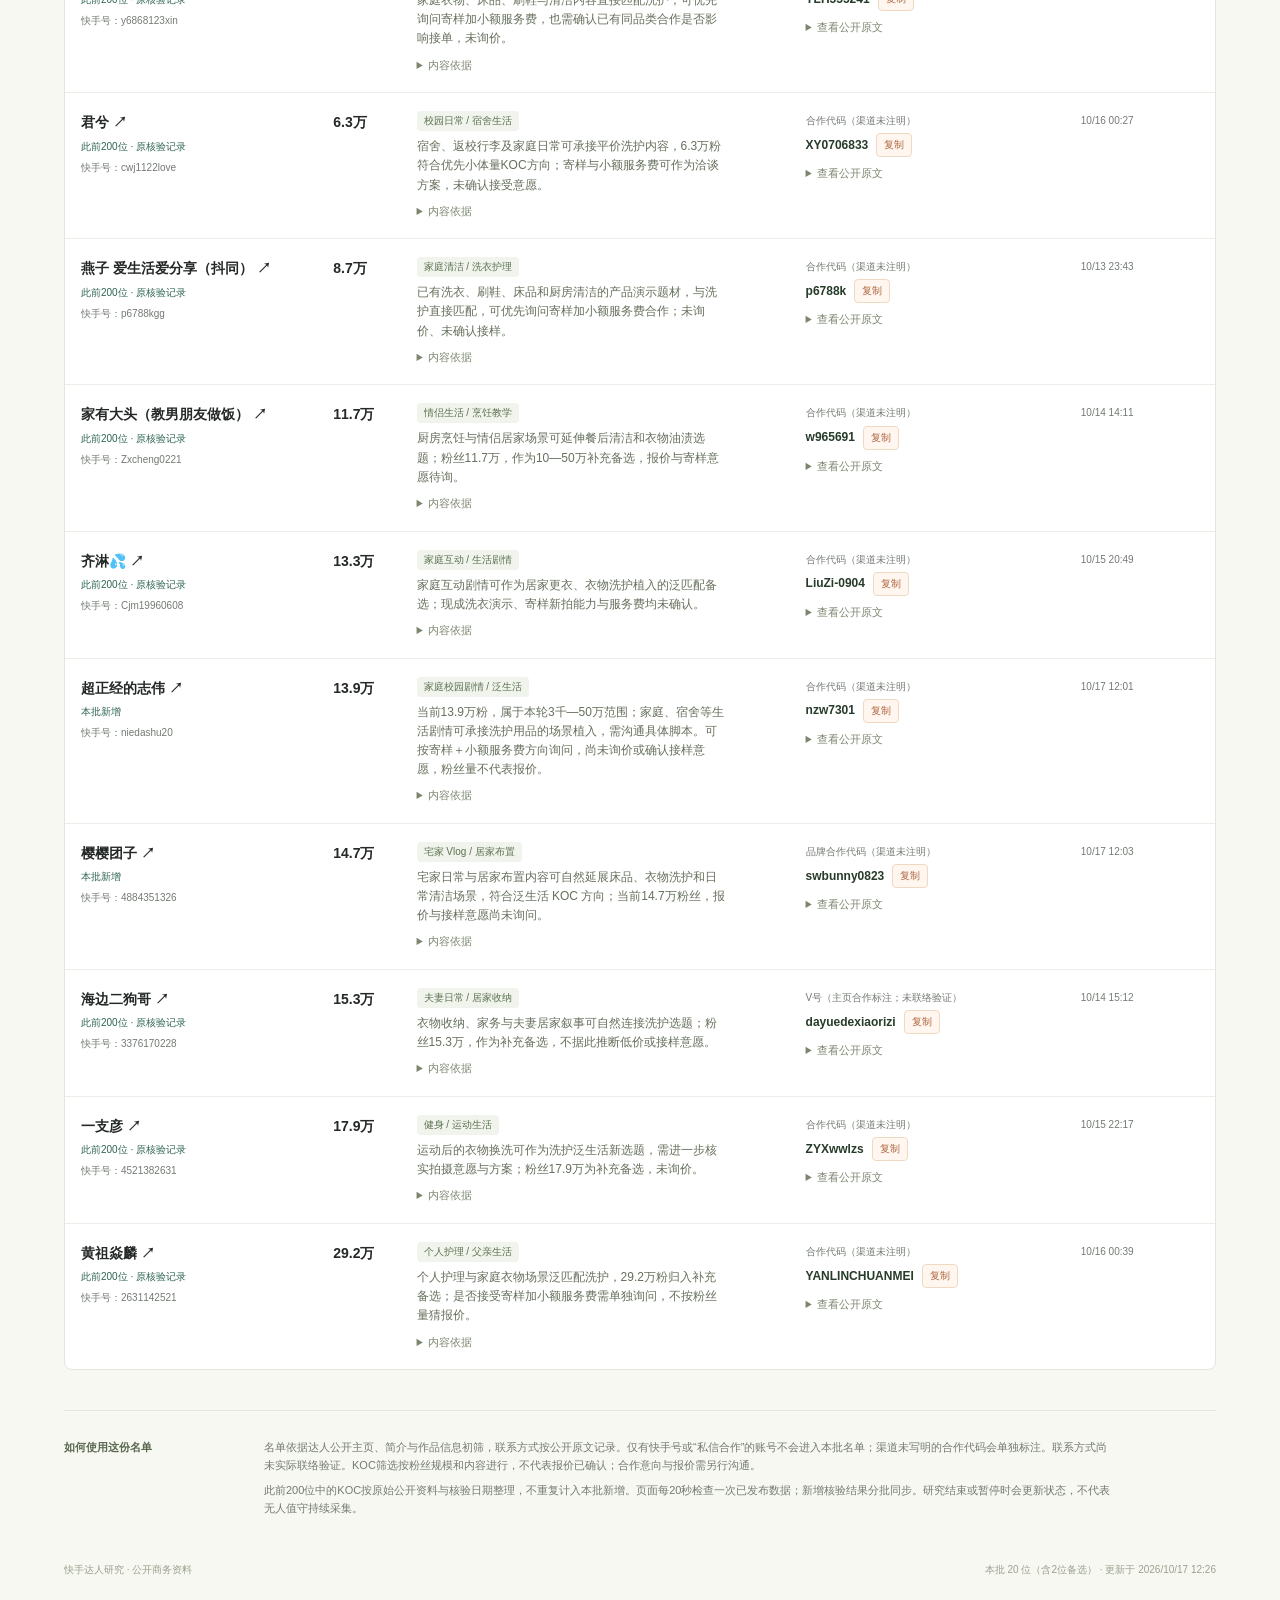
==== commit 891579bf: "Add KOC follower filters and sync verified public contacts" ====
--- a/index.html
+++ b/index.html
@@ -4,4 +4,4 @@
 <main><section class="intro"><div><div class="eyebrow">CREATOR CONTACT LIST <span>新增批次</span></div><h1>找到合适的人，<br><em>从一次联系开始。</em></h1><p class="lead">面向KOC铺量，目标200+，优先几千至10万粉丝。<br class="mobile-br">公开合作联系必备，核验后陆续同步。</p></div><aside class="sync-card"><div class="live-line"><span id="status-dot" class="dot"></span><strong id="status">准备中</strong></div><p id="status-note">正在建立本批名单</p><div class="sync-meta"><span>名单更新</span><time id="updated">—</time></div><div class="sync-meta"><span>页面同步</span><span id="sync">正在连接</span></div><button id="refresh" class="text-button">立即刷新 <span aria-hidden="true">↗</span></button></aside></section>
 <section class="stats" aria-label="研究进度"><div class="stat"><span>新增名单总数</span><strong id="qualified">0</strong><small>均含公开联系方式</small></div><div class="stat"><span>本批已核查</span><strong id="checked">0</strong><small>主页资料与作品已核查</small></div><div class="stat"><span>已交付去重底表</span><strong id="baseline">200</strong><small>本批不重复计入</small></div><div class="stat"><span>KOC粉丝段已收录</span><strong id="koc-qualified">0</strong><small>累计目标200+ · 报价未询</small></div></section>
 <section class="list-section"><div class="section-heading"><div><h2>可联系达人 <span id="result-count">0</span></h2><p>默认查看3千—50万粉丝；50万—100万账号单列备选，不计主KOC目标。此前记录保留原核验时间。</p></div><button id="export" class="button">下载当前筛选 CSV <span aria-hidden="true">↓</span></button></div><div class="filters"><label class="search"><span aria-hidden="true">⌕</span><input id="query" type="search" placeholder="搜索达人、内容、联系方式" aria-label="搜索达人、内容、联系方式"></label><label><span class="sr-only">内容类型</span><select id="category"><option value="">全部内容类型</option></select></label><label><span class="sr-only">联系渠道</span><select id="channel"><option value="">全部联系渠道</option></select></label><label><span class="sr-only">粉丝范围</span><select id="fan-band"><option value="koc">KOC：3千—50万粉丝</option><option value="priority">优先：3千—10万粉丝</option><option value="backup">备选：50万—100万粉丝</option><option value="all">全部粉丝范围</option></select></label><label><span class="sr-only">收录来源</span><select id="origin"><option value="">全部收录来源</option><option value="new">本批新增</option><option value="baseline200">此前200位中的KOC</option></select></label><label><span class="sr-only">排序</span><select id="sort"><option value="small">粉丝少优先</option><option value="new">最近收录</option><option value="fans">粉丝数由高到低</option><option value="name">达人名称</option></select></label></div><div id="results" aria-live="polite"></div></section>
-<section class="method"><div class="method-label">如何使用这份名单</div><p>名单依据达人公开主页、简介与作品信息初筛，联系方式按公开原文记录。仅有快手号或“私信合作”的账号不会进入本批名单；渠道未写明的合作代码会单独标注。联系方式尚未实际联络验证。KOC筛选按粉丝规模和内容进行，不代表报价已确认；合作意向与报价需另行沟通。</p><p>此前200位中的KOC按原始公开资料与核验日期整理，不重复计入本批新增。页面每20秒检查一次已发布数据；新增核验结果分批同步。研究结束或暂停时会更新状态，不代表无人值守持续采集。</p></section></main><footer><span>快手达人研究 · 公开商务资料</span><span id="version">本批进行中</span></footer><div id="toast" role="status" aria-live="polite"></div><script src="app.js"></script></body></html>
+<section class="method"><div class="method-label">如何使用这份名单</div><p>名单依据达人公开主页、简介与作品信息初筛，联系方式按公开原文记录。仅有快手号或“私信合作”的账号不会进入本批名单；渠道未写明的合作代码会单独标注。联系方式尚未实际联络验证。KOC筛选按粉丝规模和内容进行，不代表报价已确认；合作意向与报价需另行沟通。</p><p>此前200位中的KOC按原始公开资料与核验日期整理，不重复计入本批新增。页面每20秒检查一次已发布数据；新增核验结果分批同步。研究结束或暂停时会更新状态，不代表无人值守持续采集。</p></section></main><footer><span>快手达人研究 · 公开商务资料</span><span id="version">本批进行中</span></footer><div id="toast" role="status" aria-live="polite"></div><script src="app.js?v=20261017-backup"></script></body></html>
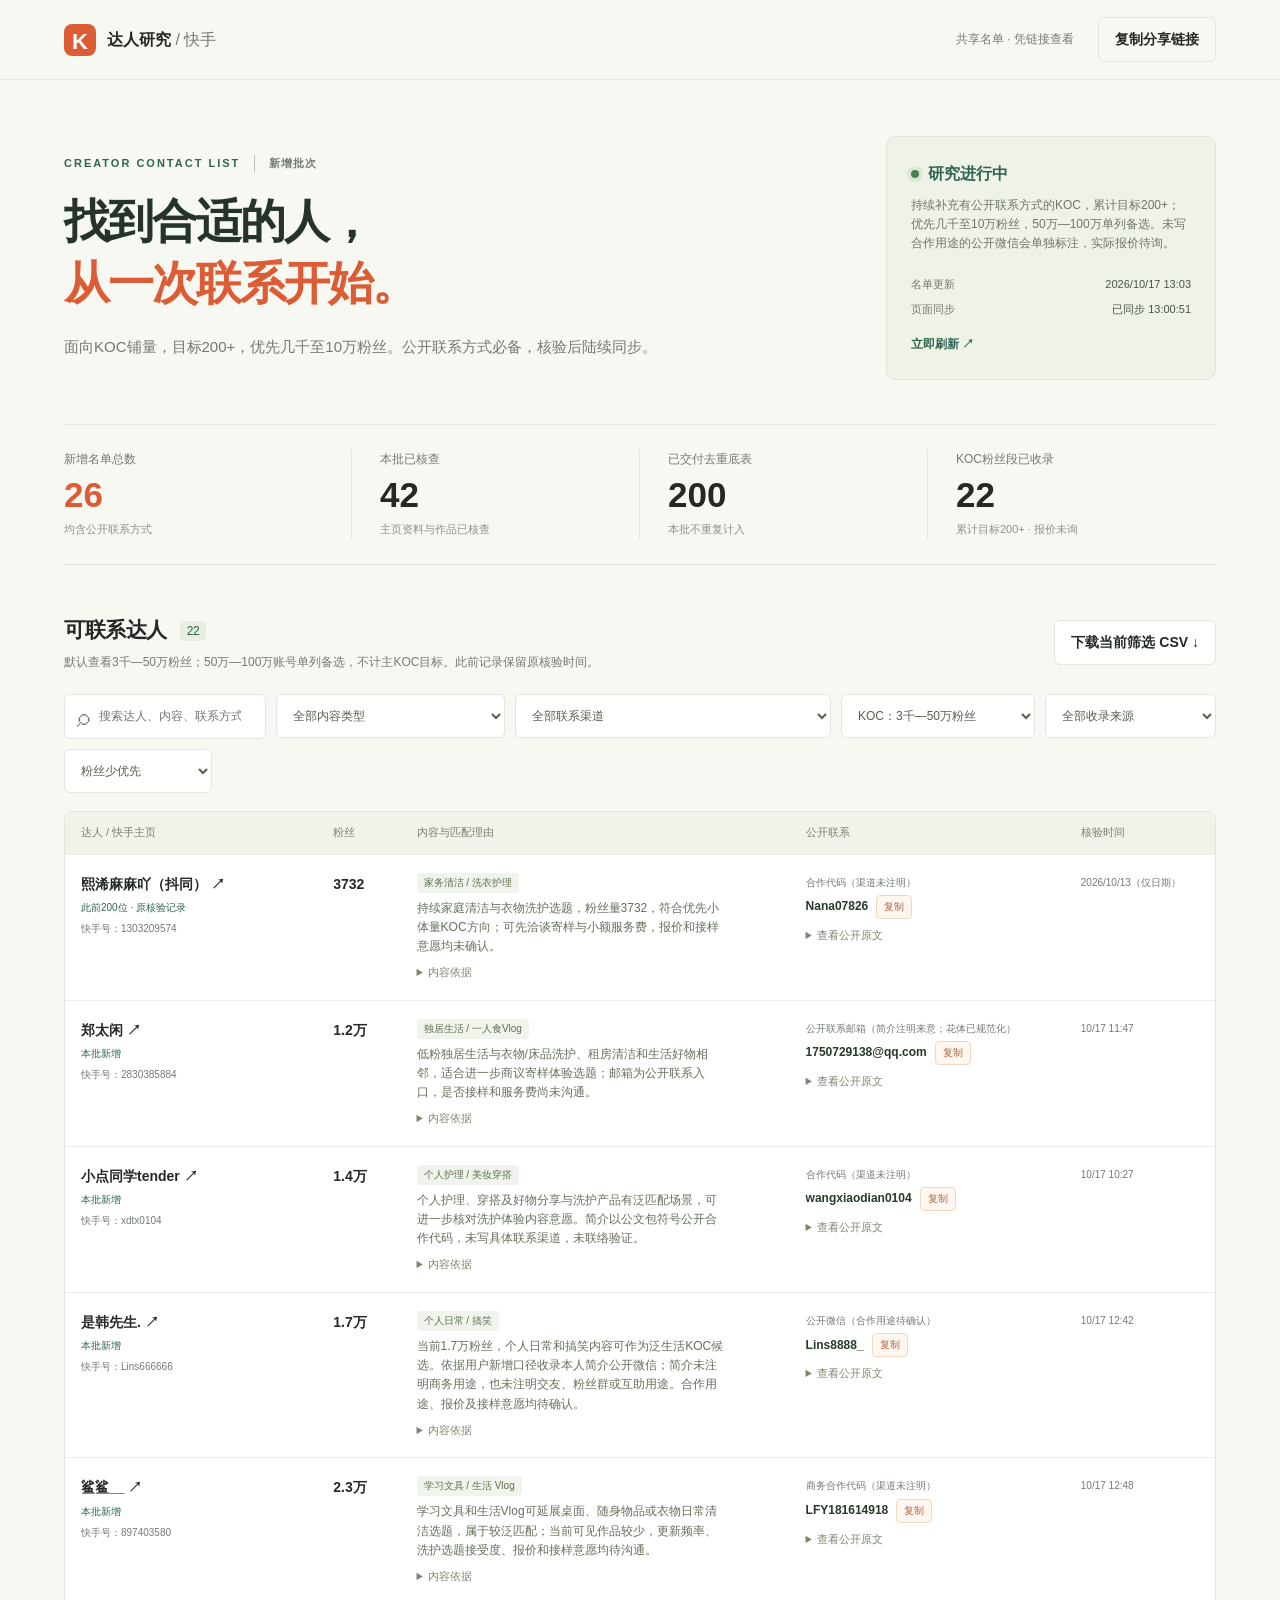
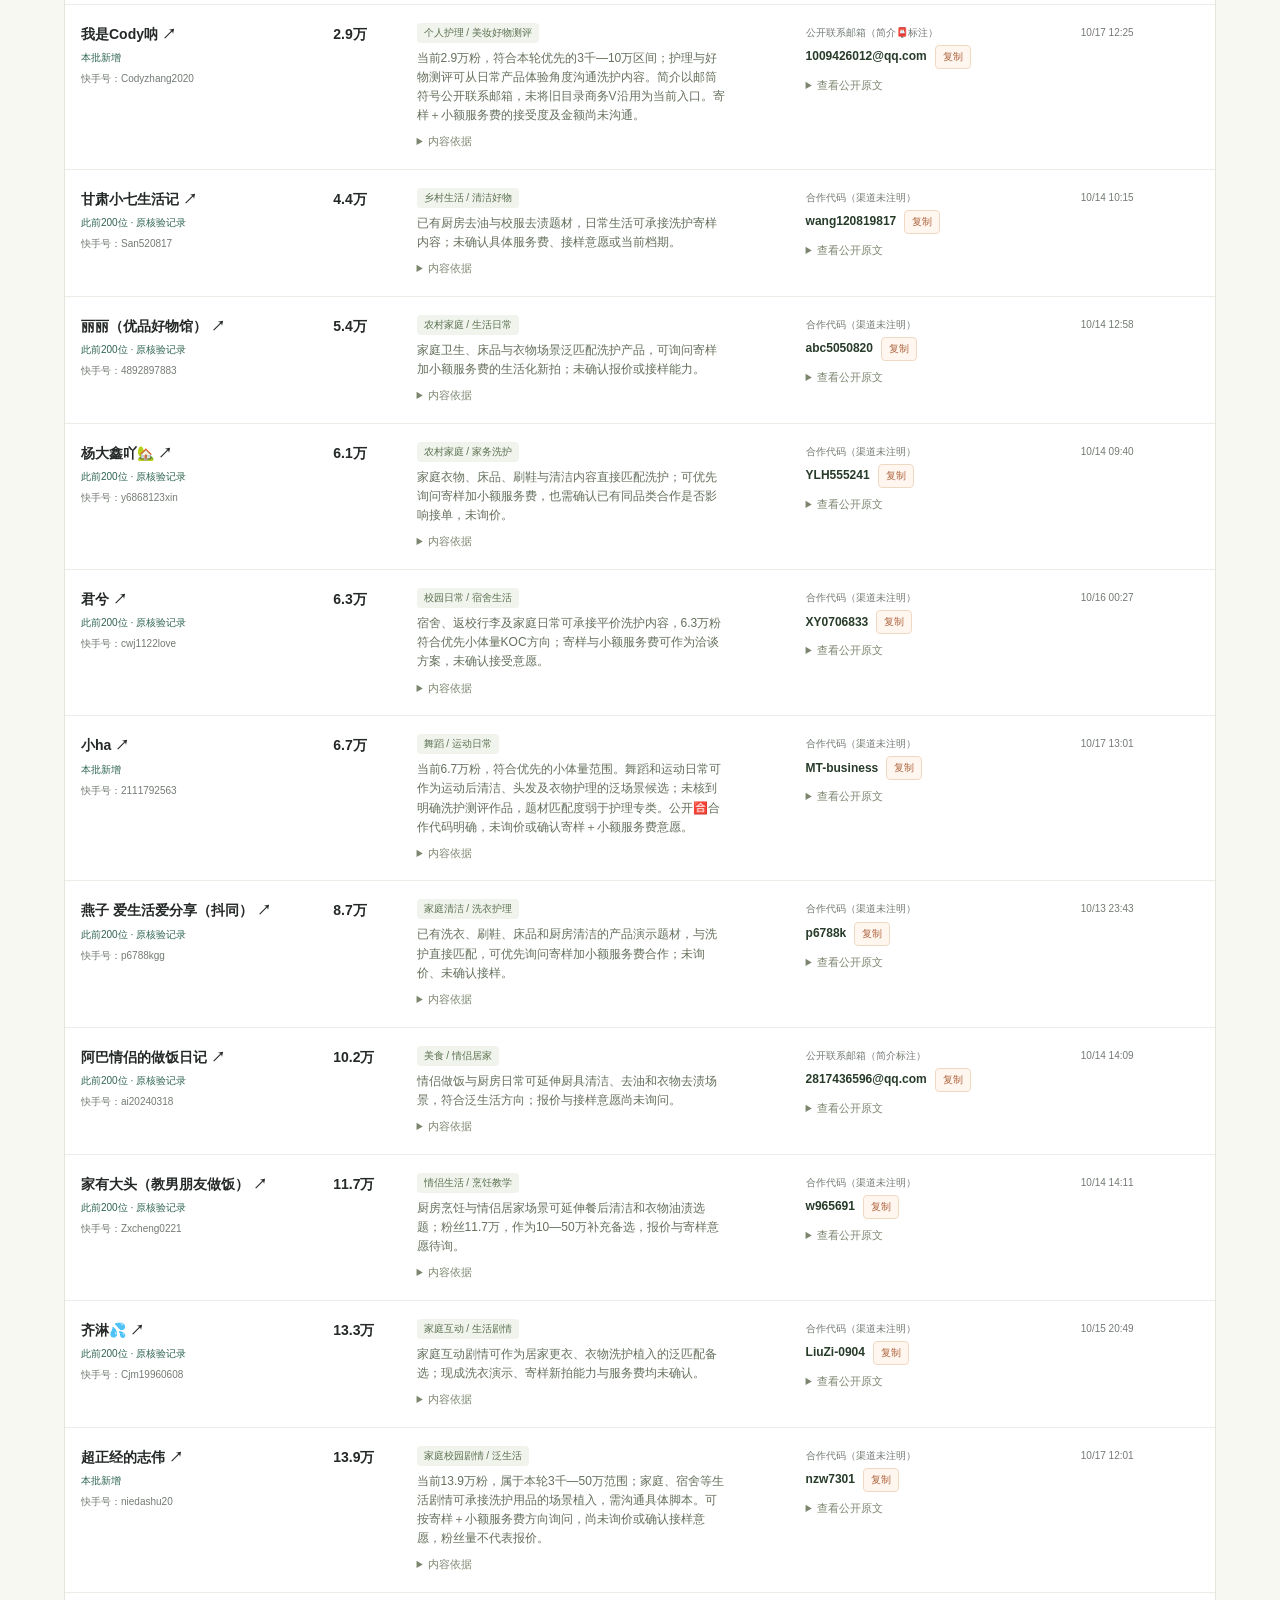
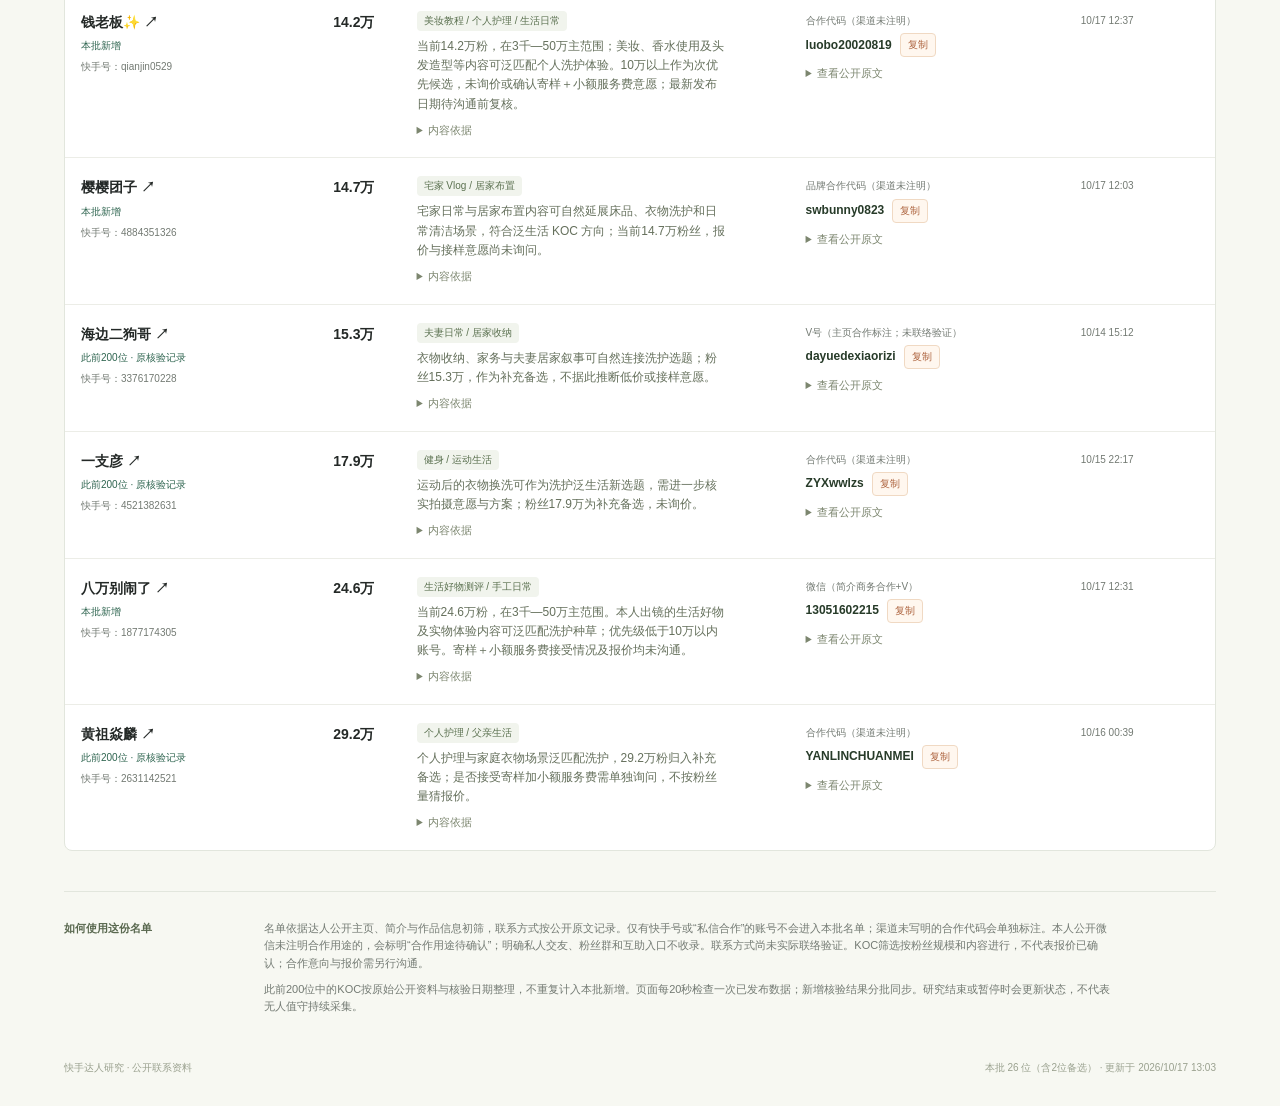
==== commit 1ad07109: "Add KOC follower filters and sync verified public contacts" ====
--- a/index.html
+++ b/index.html
@@ -1,7 +1,7 @@
 <!doctype html>
-<html lang="zh-CN"><head><meta charset="utf-8"><meta name="viewport" content="width=device-width, initial-scale=1"><meta name="robots" content="noindex,nofollow"><meta name="description" content="持续更新的快手达人合作联系名单。公开商务联系、内容匹配理由及来源一页查看。"><title>快手达人 · 合作联系名单</title><link rel="stylesheet" href="style.css"></head>
+<html lang="zh-CN"><head><meta charset="utf-8"><meta name="viewport" content="width=device-width, initial-scale=1"><meta name="robots" content="noindex,nofollow"><meta name="description" content="持续更新的快手达人合作联系名单。公开联系线索、内容匹配理由及来源一页查看。"><title>快手达人 · 合作联系名单</title><link rel="stylesheet" href="style.css"></head>
 <body><header class="topbar"><a class="brand" href="./" aria-label="名单首页"><span class="brand-icon">K</span><span>达人研究<span class="brand-sub"> / 快手</span></span></a><span class="access">共享名单 · 凭链接查看</span><button id="share" class="button subtle">复制分享链接</button></header>
-<main><section class="intro"><div><div class="eyebrow">CREATOR CONTACT LIST <span>新增批次</span></div><h1>找到合适的人，<br><em>从一次联系开始。</em></h1><p class="lead">面向KOC铺量，目标200+，优先几千至10万粉丝。<br class="mobile-br">公开合作联系必备，核验后陆续同步。</p></div><aside class="sync-card"><div class="live-line"><span id="status-dot" class="dot"></span><strong id="status">准备中</strong></div><p id="status-note">正在建立本批名单</p><div class="sync-meta"><span>名单更新</span><time id="updated">—</time></div><div class="sync-meta"><span>页面同步</span><span id="sync">正在连接</span></div><button id="refresh" class="text-button">立即刷新 <span aria-hidden="true">↗</span></button></aside></section>
+<main><section class="intro"><div><div class="eyebrow">CREATOR CONTACT LIST <span>新增批次</span></div><h1>找到合适的人，<br><em>从一次联系开始。</em></h1><p class="lead">面向KOC铺量，目标200+，优先几千至10万粉丝。<br class="mobile-br">公开联系方式必备，核验后陆续同步。</p></div><aside class="sync-card"><div class="live-line"><span id="status-dot" class="dot"></span><strong id="status">准备中</strong></div><p id="status-note">正在建立本批名单</p><div class="sync-meta"><span>名单更新</span><time id="updated">—</time></div><div class="sync-meta"><span>页面同步</span><span id="sync">正在连接</span></div><button id="refresh" class="text-button">立即刷新 <span aria-hidden="true">↗</span></button></aside></section>
 <section class="stats" aria-label="研究进度"><div class="stat"><span>新增名单总数</span><strong id="qualified">0</strong><small>均含公开联系方式</small></div><div class="stat"><span>本批已核查</span><strong id="checked">0</strong><small>主页资料与作品已核查</small></div><div class="stat"><span>已交付去重底表</span><strong id="baseline">200</strong><small>本批不重复计入</small></div><div class="stat"><span>KOC粉丝段已收录</span><strong id="koc-qualified">0</strong><small>累计目标200+ · 报价未询</small></div></section>
 <section class="list-section"><div class="section-heading"><div><h2>可联系达人 <span id="result-count">0</span></h2><p>默认查看3千—50万粉丝；50万—100万账号单列备选，不计主KOC目标。此前记录保留原核验时间。</p></div><button id="export" class="button">下载当前筛选 CSV <span aria-hidden="true">↓</span></button></div><div class="filters"><label class="search"><span aria-hidden="true">⌕</span><input id="query" type="search" placeholder="搜索达人、内容、联系方式" aria-label="搜索达人、内容、联系方式"></label><label><span class="sr-only">内容类型</span><select id="category"><option value="">全部内容类型</option></select></label><label><span class="sr-only">联系渠道</span><select id="channel"><option value="">全部联系渠道</option></select></label><label><span class="sr-only">粉丝范围</span><select id="fan-band"><option value="koc">KOC：3千—50万粉丝</option><option value="priority">优先：3千—10万粉丝</option><option value="backup">备选：50万—100万粉丝</option><option value="all">全部粉丝范围</option></select></label><label><span class="sr-only">收录来源</span><select id="origin"><option value="">全部收录来源</option><option value="new">本批新增</option><option value="baseline200">此前200位中的KOC</option></select></label><label><span class="sr-only">排序</span><select id="sort"><option value="small">粉丝少优先</option><option value="new">最近收录</option><option value="fans">粉丝数由高到低</option><option value="name">达人名称</option></select></label></div><div id="results" aria-live="polite"></div></section>
-<section class="method"><div class="method-label">如何使用这份名单</div><p>名单依据达人公开主页、简介与作品信息初筛，联系方式按公开原文记录。仅有快手号或“私信合作”的账号不会进入本批名单；渠道未写明的合作代码会单独标注。联系方式尚未实际联络验证。KOC筛选按粉丝规模和内容进行，不代表报价已确认；合作意向与报价需另行沟通。</p><p>此前200位中的KOC按原始公开资料与核验日期整理，不重复计入本批新增。页面每20秒检查一次已发布数据；新增核验结果分批同步。研究结束或暂停时会更新状态，不代表无人值守持续采集。</p></section></main><footer><span>快手达人研究 · 公开商务资料</span><span id="version">本批进行中</span></footer><div id="toast" role="status" aria-live="polite"></div><script src="app.js?v=20261017-backup"></script></body></html>
+<section class="method"><div class="method-label">如何使用这份名单</div><p>名单依据达人公开主页、简介与作品信息初筛，联系方式按公开原文记录。仅有快手号或“私信合作”的账号不会进入本批名单；渠道未写明的合作代码会单独标注。本人公开微信未注明合作用途的，会标明“合作用途待确认”；明确私人交友、粉丝群和互助入口不收录。联系方式尚未实际联络验证。KOC筛选按粉丝规模和内容进行，不代表报价已确认；合作意向与报价需另行沟通。</p><p>此前200位中的KOC按原始公开资料与核验日期整理，不重复计入本批新增。页面每20秒检查一次已发布数据；新增核验结果分批同步。研究结束或暂停时会更新状态，不代表无人值守持续采集。</p></section></main><footer><span>快手达人研究 · 公开联系资料</span><span id="version">本批进行中</span></footer><div id="toast" role="status" aria-live="polite"></div><script src="app.js?v=20261017-public-contact"></script></body></html>
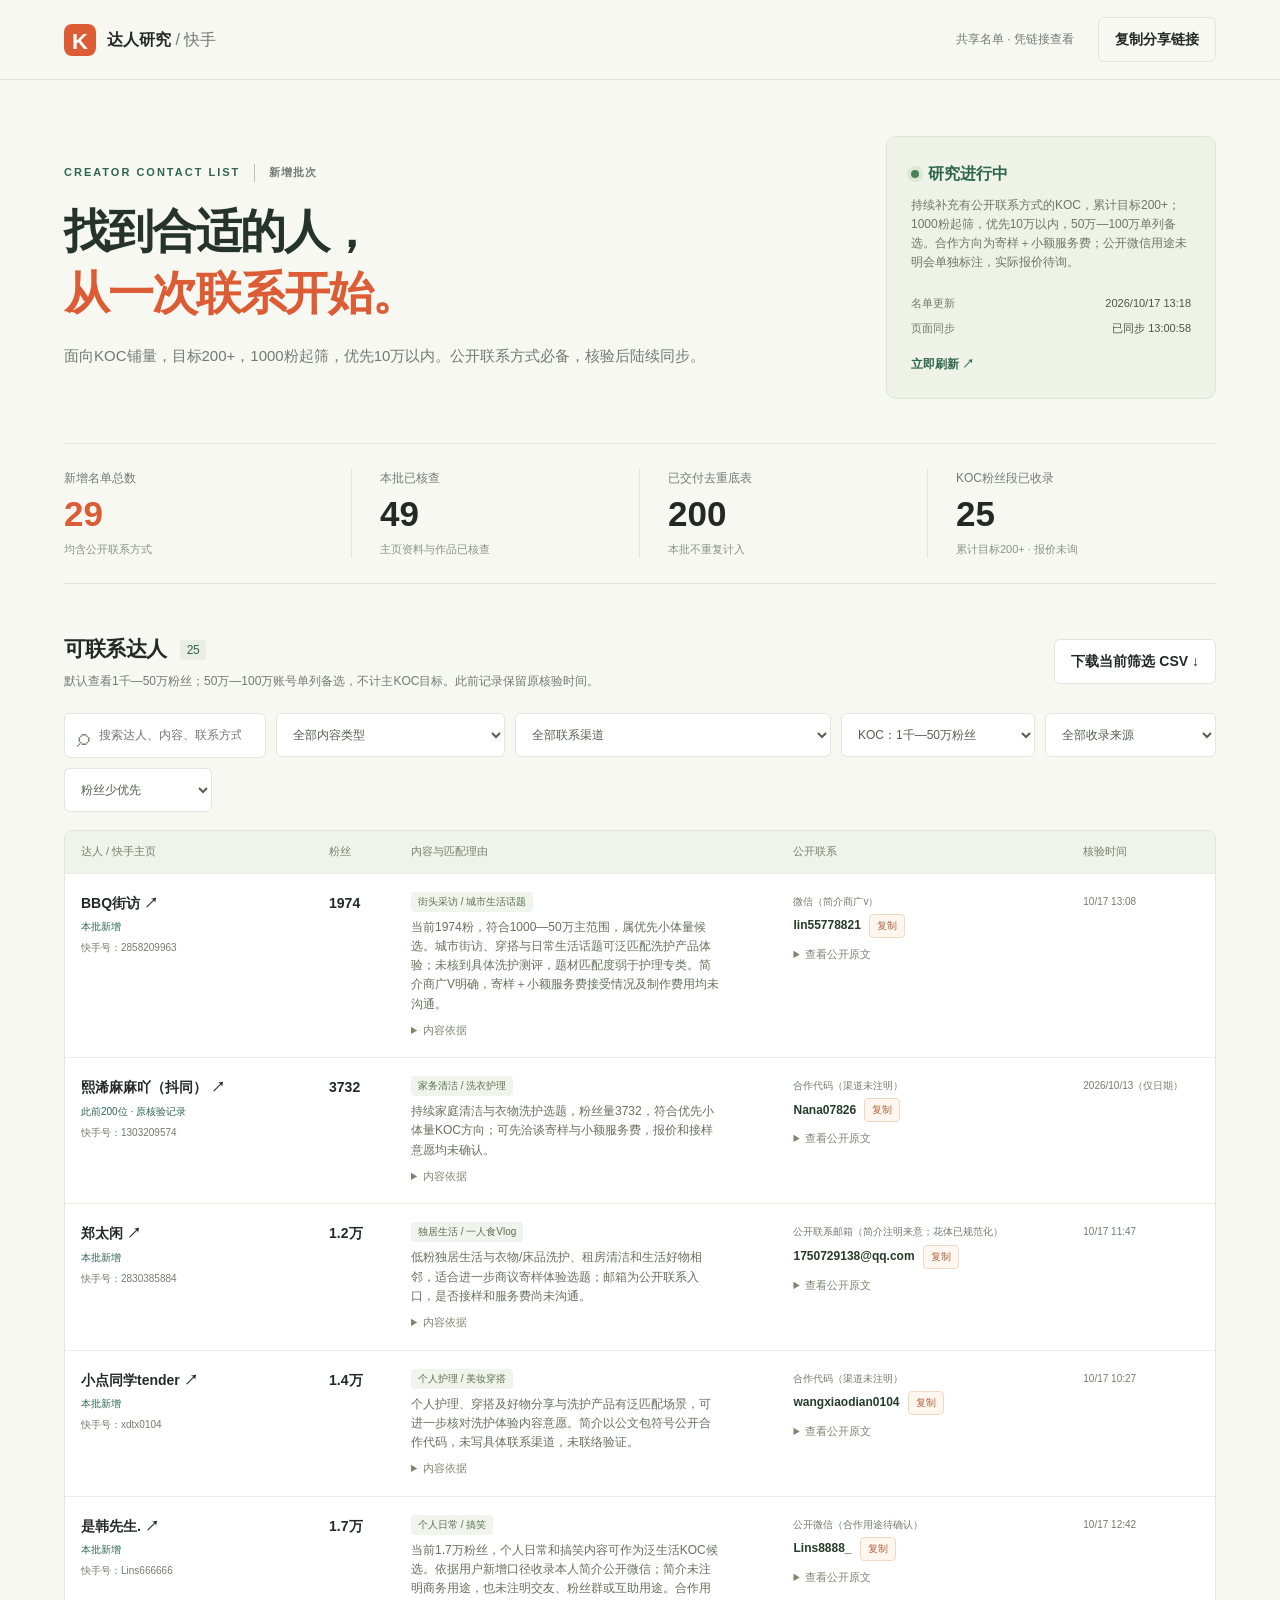
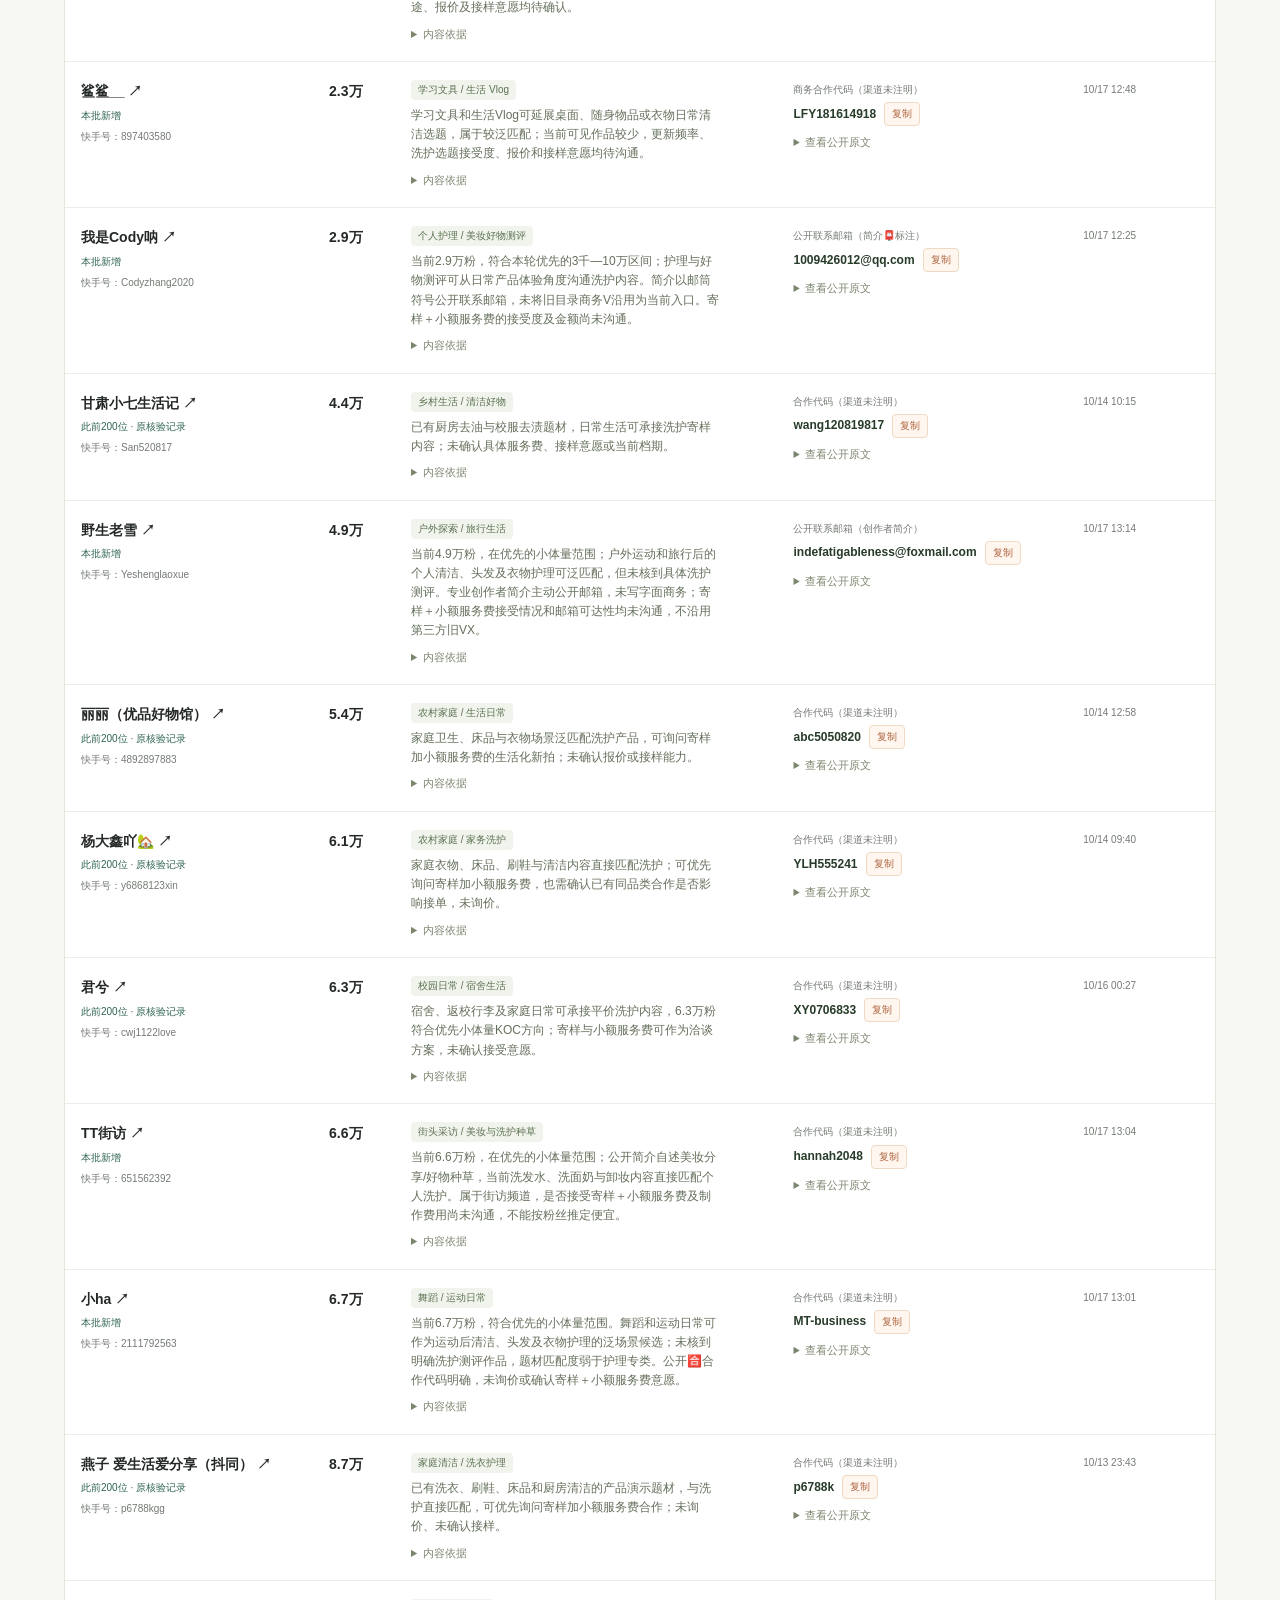
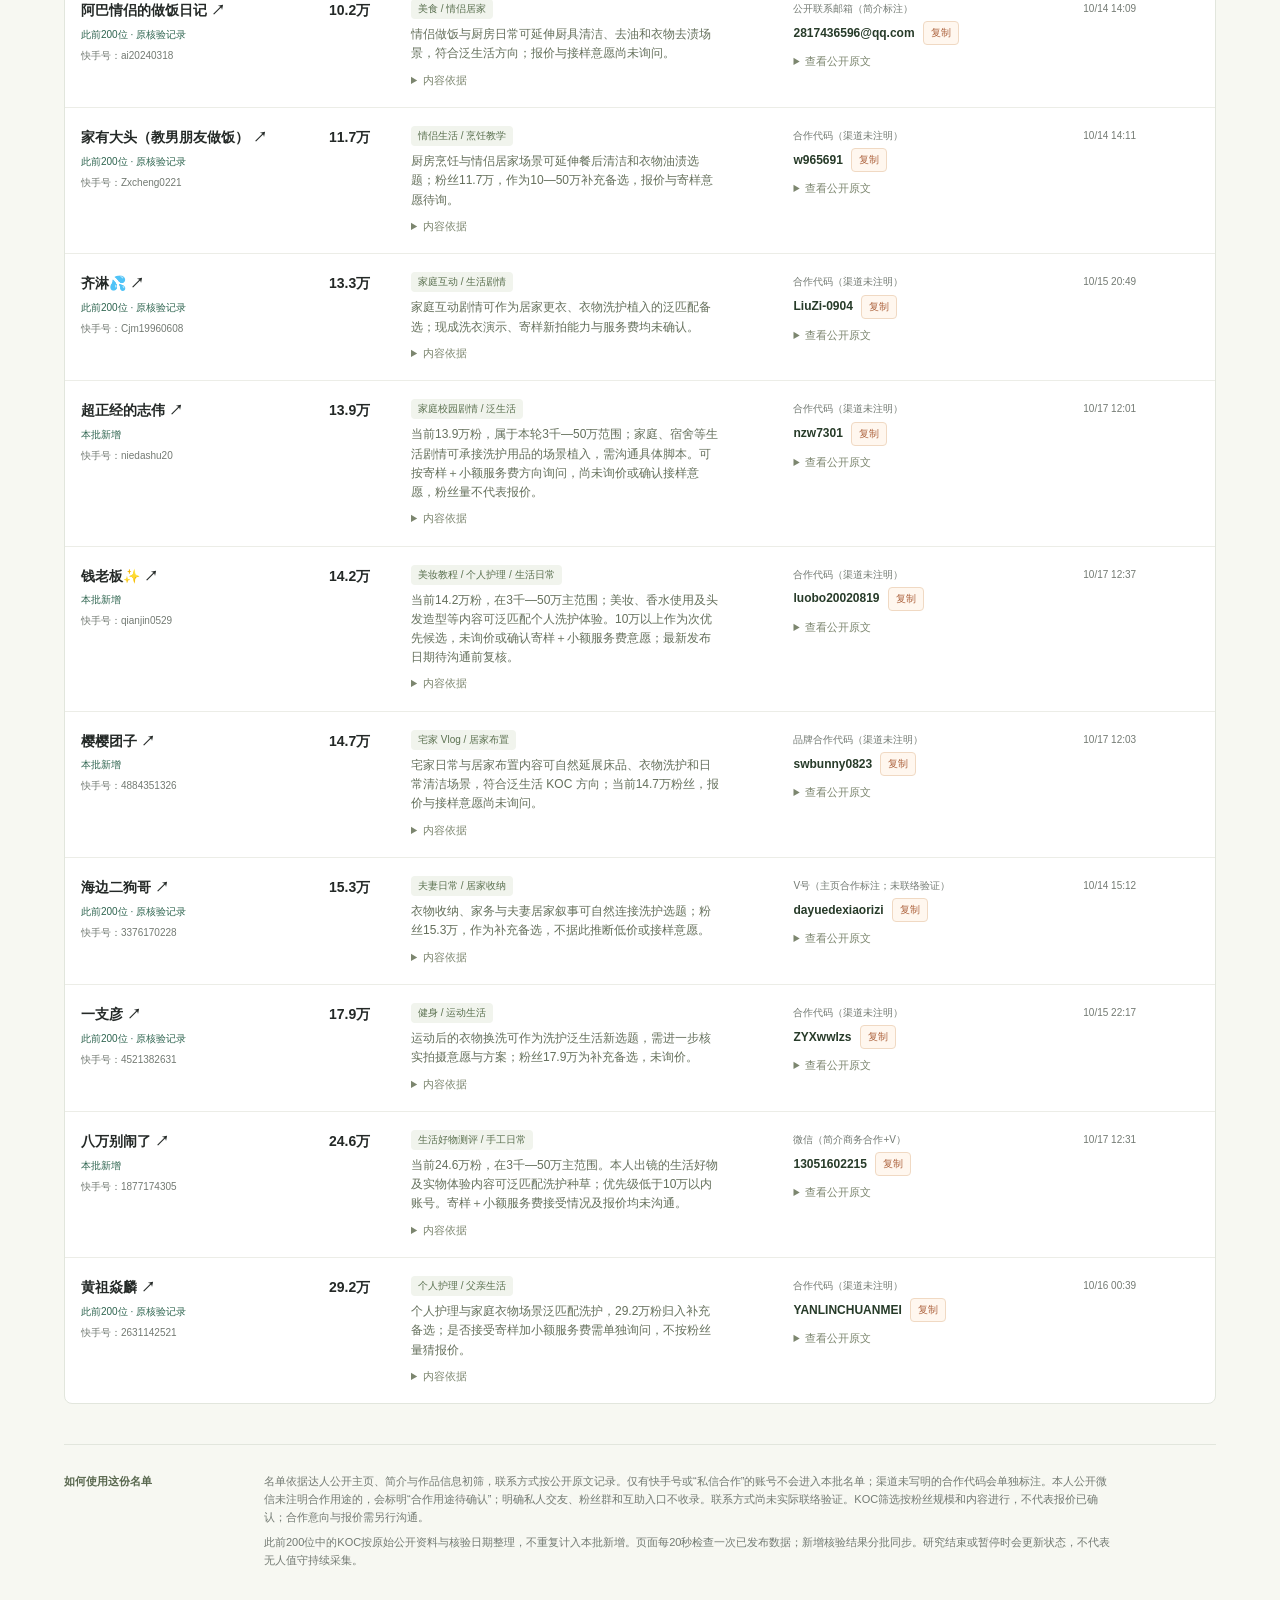
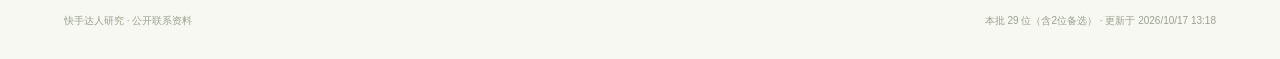
==== commit ee82a44c: "Add KOC follower filters and sync verified public contacts" ====
--- a/index.html
+++ b/index.html
@@ -1,7 +1,7 @@
 <!doctype html>
 <html lang="zh-CN"><head><meta charset="utf-8"><meta name="viewport" content="width=device-width, initial-scale=1"><meta name="robots" content="noindex,nofollow"><meta name="description" content="持续更新的快手达人合作联系名单。公开联系线索、内容匹配理由及来源一页查看。"><title>快手达人 · 合作联系名单</title><link rel="stylesheet" href="style.css"></head>
 <body><header class="topbar"><a class="brand" href="./" aria-label="名单首页"><span class="brand-icon">K</span><span>达人研究<span class="brand-sub"> / 快手</span></span></a><span class="access">共享名单 · 凭链接查看</span><button id="share" class="button subtle">复制分享链接</button></header>
-<main><section class="intro"><div><div class="eyebrow">CREATOR CONTACT LIST <span>新增批次</span></div><h1>找到合适的人，<br><em>从一次联系开始。</em></h1><p class="lead">面向KOC铺量，目标200+，优先几千至10万粉丝。<br class="mobile-br">公开联系方式必备，核验后陆续同步。</p></div><aside class="sync-card"><div class="live-line"><span id="status-dot" class="dot"></span><strong id="status">准备中</strong></div><p id="status-note">正在建立本批名单</p><div class="sync-meta"><span>名单更新</span><time id="updated">—</time></div><div class="sync-meta"><span>页面同步</span><span id="sync">正在连接</span></div><button id="refresh" class="text-button">立即刷新 <span aria-hidden="true">↗</span></button></aside></section>
+<main><section class="intro"><div><div class="eyebrow">CREATOR CONTACT LIST <span>新增批次</span></div><h1>找到合适的人，<br><em>从一次联系开始。</em></h1><p class="lead">面向KOC铺量，目标200+，1000粉起筛，优先10万以内。<br class="mobile-br">公开联系方式必备，核验后陆续同步。</p></div><aside class="sync-card"><div class="live-line"><span id="status-dot" class="dot"></span><strong id="status">准备中</strong></div><p id="status-note">正在建立本批名单</p><div class="sync-meta"><span>名单更新</span><time id="updated">—</time></div><div class="sync-meta"><span>页面同步</span><span id="sync">正在连接</span></div><button id="refresh" class="text-button">立即刷新 <span aria-hidden="true">↗</span></button></aside></section>
 <section class="stats" aria-label="研究进度"><div class="stat"><span>新增名单总数</span><strong id="qualified">0</strong><small>均含公开联系方式</small></div><div class="stat"><span>本批已核查</span><strong id="checked">0</strong><small>主页资料与作品已核查</small></div><div class="stat"><span>已交付去重底表</span><strong id="baseline">200</strong><small>本批不重复计入</small></div><div class="stat"><span>KOC粉丝段已收录</span><strong id="koc-qualified">0</strong><small>累计目标200+ · 报价未询</small></div></section>
-<section class="list-section"><div class="section-heading"><div><h2>可联系达人 <span id="result-count">0</span></h2><p>默认查看3千—50万粉丝；50万—100万账号单列备选，不计主KOC目标。此前记录保留原核验时间。</p></div><button id="export" class="button">下载当前筛选 CSV <span aria-hidden="true">↓</span></button></div><div class="filters"><label class="search"><span aria-hidden="true">⌕</span><input id="query" type="search" placeholder="搜索达人、内容、联系方式" aria-label="搜索达人、内容、联系方式"></label><label><span class="sr-only">内容类型</span><select id="category"><option value="">全部内容类型</option></select></label><label><span class="sr-only">联系渠道</span><select id="channel"><option value="">全部联系渠道</option></select></label><label><span class="sr-only">粉丝范围</span><select id="fan-band"><option value="koc">KOC：3千—50万粉丝</option><option value="priority">优先：3千—10万粉丝</option><option value="backup">备选：50万—100万粉丝</option><option value="all">全部粉丝范围</option></select></label><label><span class="sr-only">收录来源</span><select id="origin"><option value="">全部收录来源</option><option value="new">本批新增</option><option value="baseline200">此前200位中的KOC</option></select></label><label><span class="sr-only">排序</span><select id="sort"><option value="small">粉丝少优先</option><option value="new">最近收录</option><option value="fans">粉丝数由高到低</option><option value="name">达人名称</option></select></label></div><div id="results" aria-live="polite"></div></section>
-<section class="method"><div class="method-label">如何使用这份名单</div><p>名单依据达人公开主页、简介与作品信息初筛，联系方式按公开原文记录。仅有快手号或“私信合作”的账号不会进入本批名单；渠道未写明的合作代码会单独标注。本人公开微信未注明合作用途的，会标明“合作用途待确认”；明确私人交友、粉丝群和互助入口不收录。联系方式尚未实际联络验证。KOC筛选按粉丝规模和内容进行，不代表报价已确认；合作意向与报价需另行沟通。</p><p>此前200位中的KOC按原始公开资料与核验日期整理，不重复计入本批新增。页面每20秒检查一次已发布数据；新增核验结果分批同步。研究结束或暂停时会更新状态，不代表无人值守持续采集。</p></section></main><footer><span>快手达人研究 · 公开联系资料</span><span id="version">本批进行中</span></footer><div id="toast" role="status" aria-live="polite"></div><script src="app.js?v=20261017-public-contact"></script></body></html>
+<section class="list-section"><div class="section-heading"><div><h2>可联系达人 <span id="result-count">0</span></h2><p>默认查看1千—50万粉丝；50万—100万账号单列备选，不计主KOC目标。此前记录保留原核验时间。</p></div><button id="export" class="button">下载当前筛选 CSV <span aria-hidden="true">↓</span></button></div><div class="filters"><label class="search"><span aria-hidden="true">⌕</span><input id="query" type="search" placeholder="搜索达人、内容、联系方式" aria-label="搜索达人、内容、联系方式"></label><label><span class="sr-only">内容类型</span><select id="category"><option value="">全部内容类型</option></select></label><label><span class="sr-only">联系渠道</span><select id="channel"><option value="">全部联系渠道</option></select></label><label><span class="sr-only">粉丝范围</span><select id="fan-band"><option value="koc">KOC：1千—50万粉丝</option><option value="priority">优先：1千—10万粉丝</option><option value="starter">千粉：1000—2999粉丝</option><option value="backup">备选：50万—100万粉丝</option><option value="all">全部粉丝范围</option></select></label><label><span class="sr-only">收录来源</span><select id="origin"><option value="">全部收录来源</option><option value="new">本批新增</option><option value="baseline200">此前200位中的KOC</option></select></label><label><span class="sr-only">排序</span><select id="sort"><option value="small">粉丝少优先</option><option value="new">最近收录</option><option value="fans">粉丝数由高到低</option><option value="name">达人名称</option></select></label></div><div id="results" aria-live="polite"></div></section>
+<section class="method"><div class="method-label">如何使用这份名单</div><p>名单依据达人公开主页、简介与作品信息初筛，联系方式按公开原文记录。仅有快手号或“私信合作”的账号不会进入本批名单；渠道未写明的合作代码会单独标注。本人公开微信未注明合作用途的，会标明“合作用途待确认”；明确私人交友、粉丝群和互助入口不收录。联系方式尚未实际联络验证。KOC筛选按粉丝规模和内容进行，不代表报价已确认；合作意向与报价需另行沟通。</p><p>此前200位中的KOC按原始公开资料与核验日期整理，不重复计入本批新增。页面每20秒检查一次已发布数据；新增核验结果分批同步。研究结束或暂停时会更新状态，不代表无人值守持续采集。</p></section></main><footer><span>快手达人研究 · 公开联系资料</span><span id="version">本批进行中</span></footer><div id="toast" role="status" aria-live="polite"></div><script src="app.js?v=20261017-1000plus"></script></body></html>
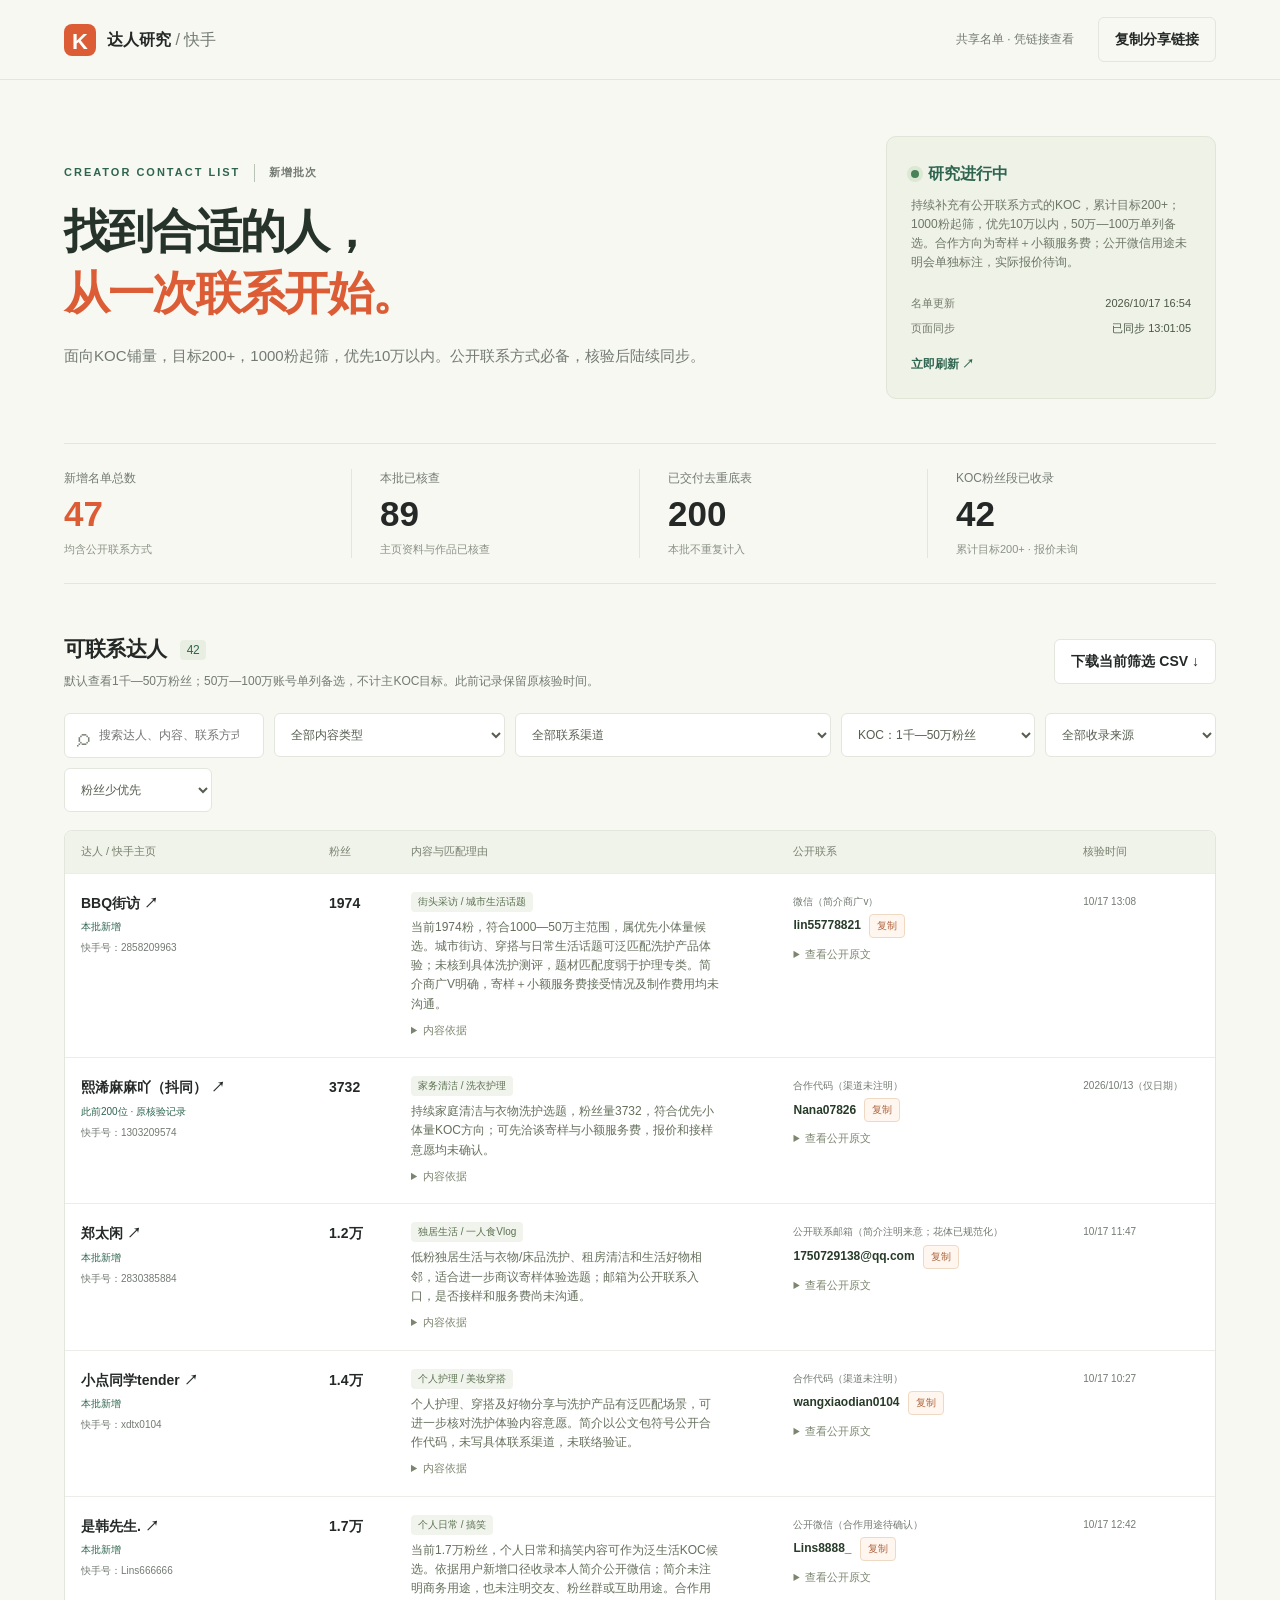
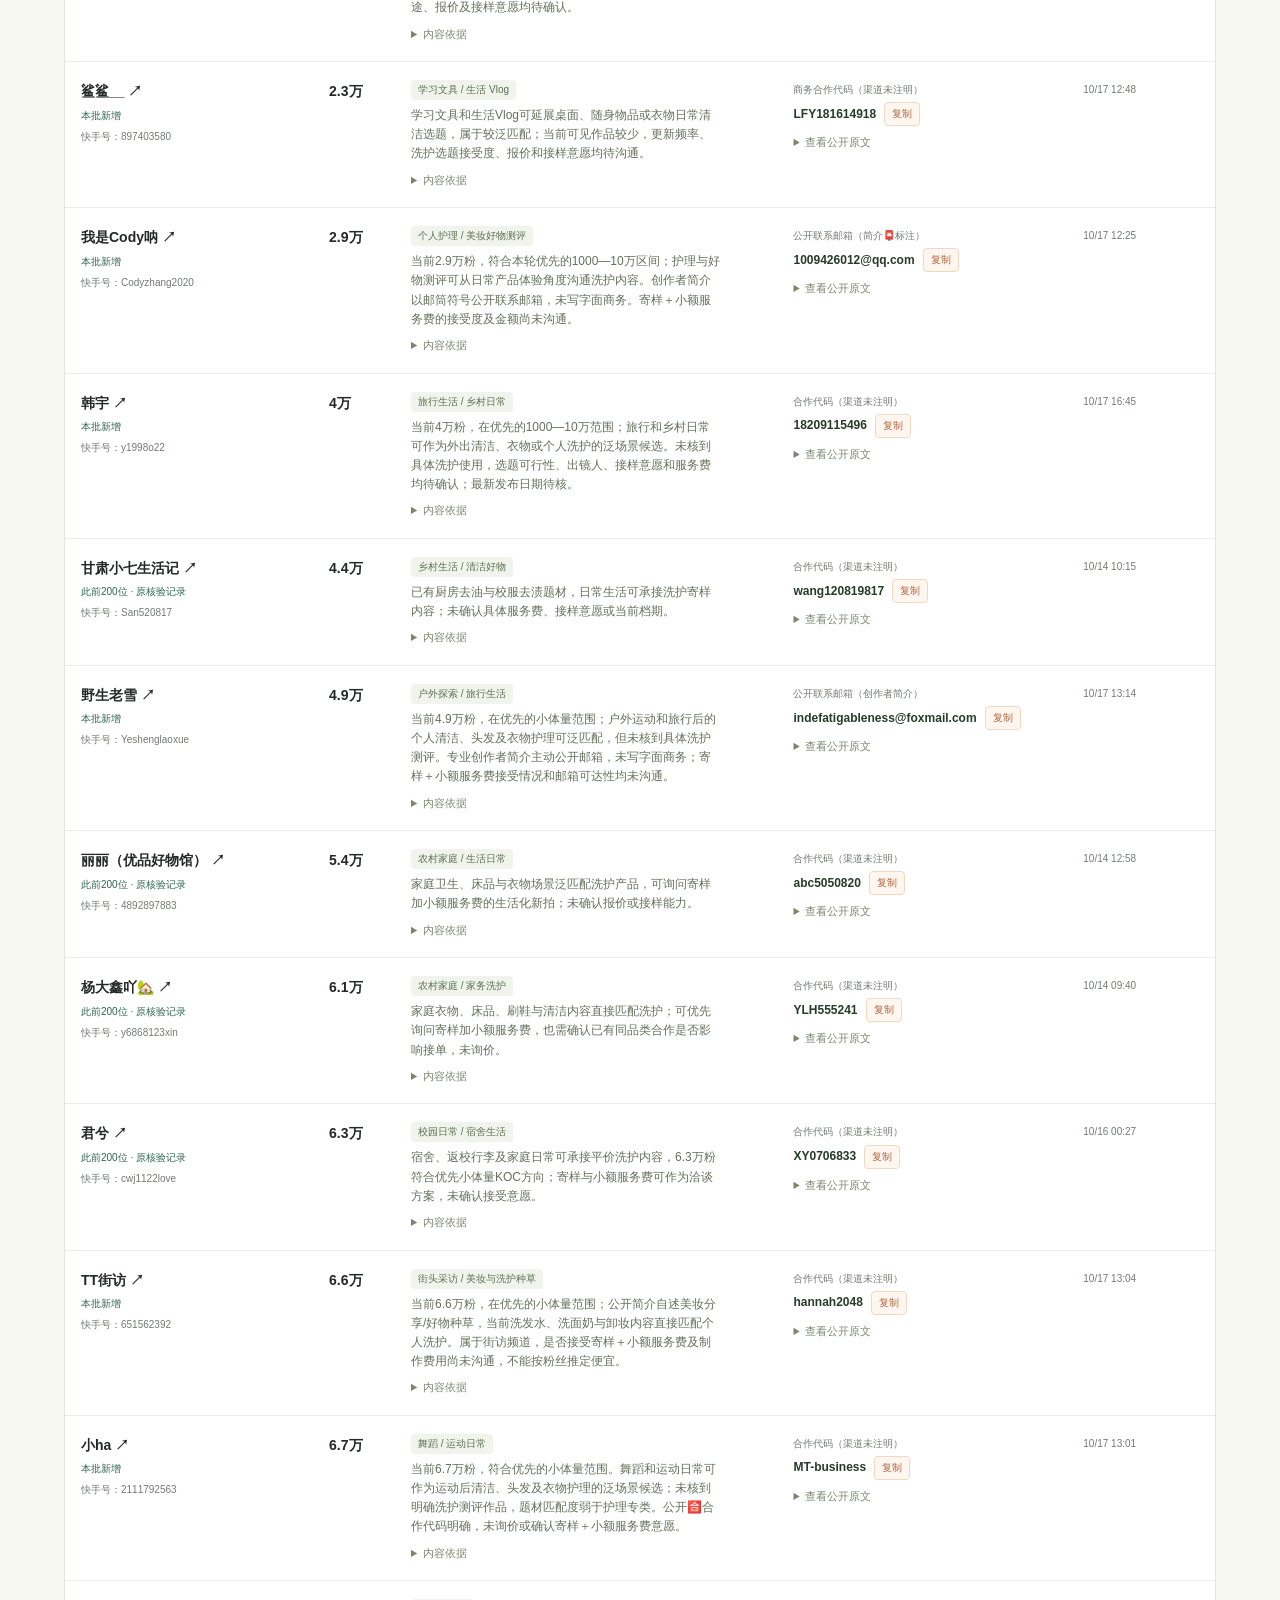
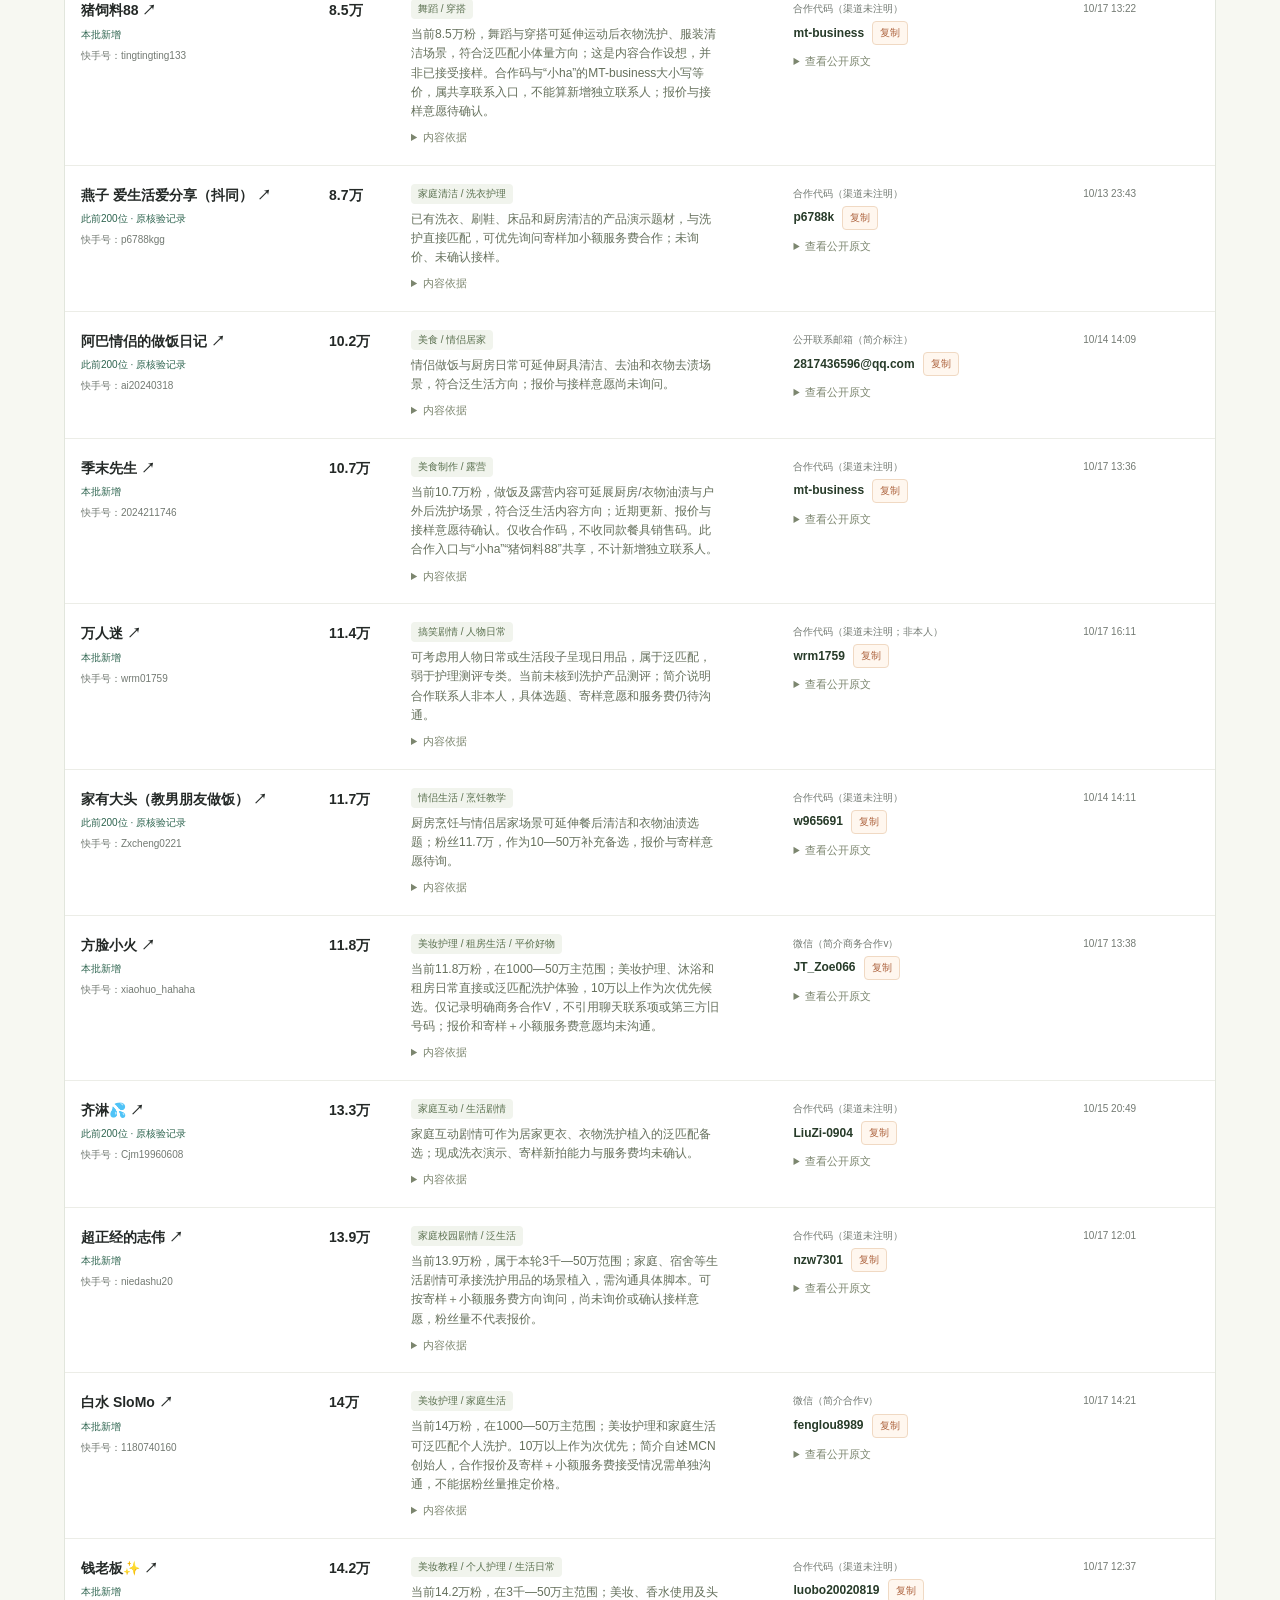
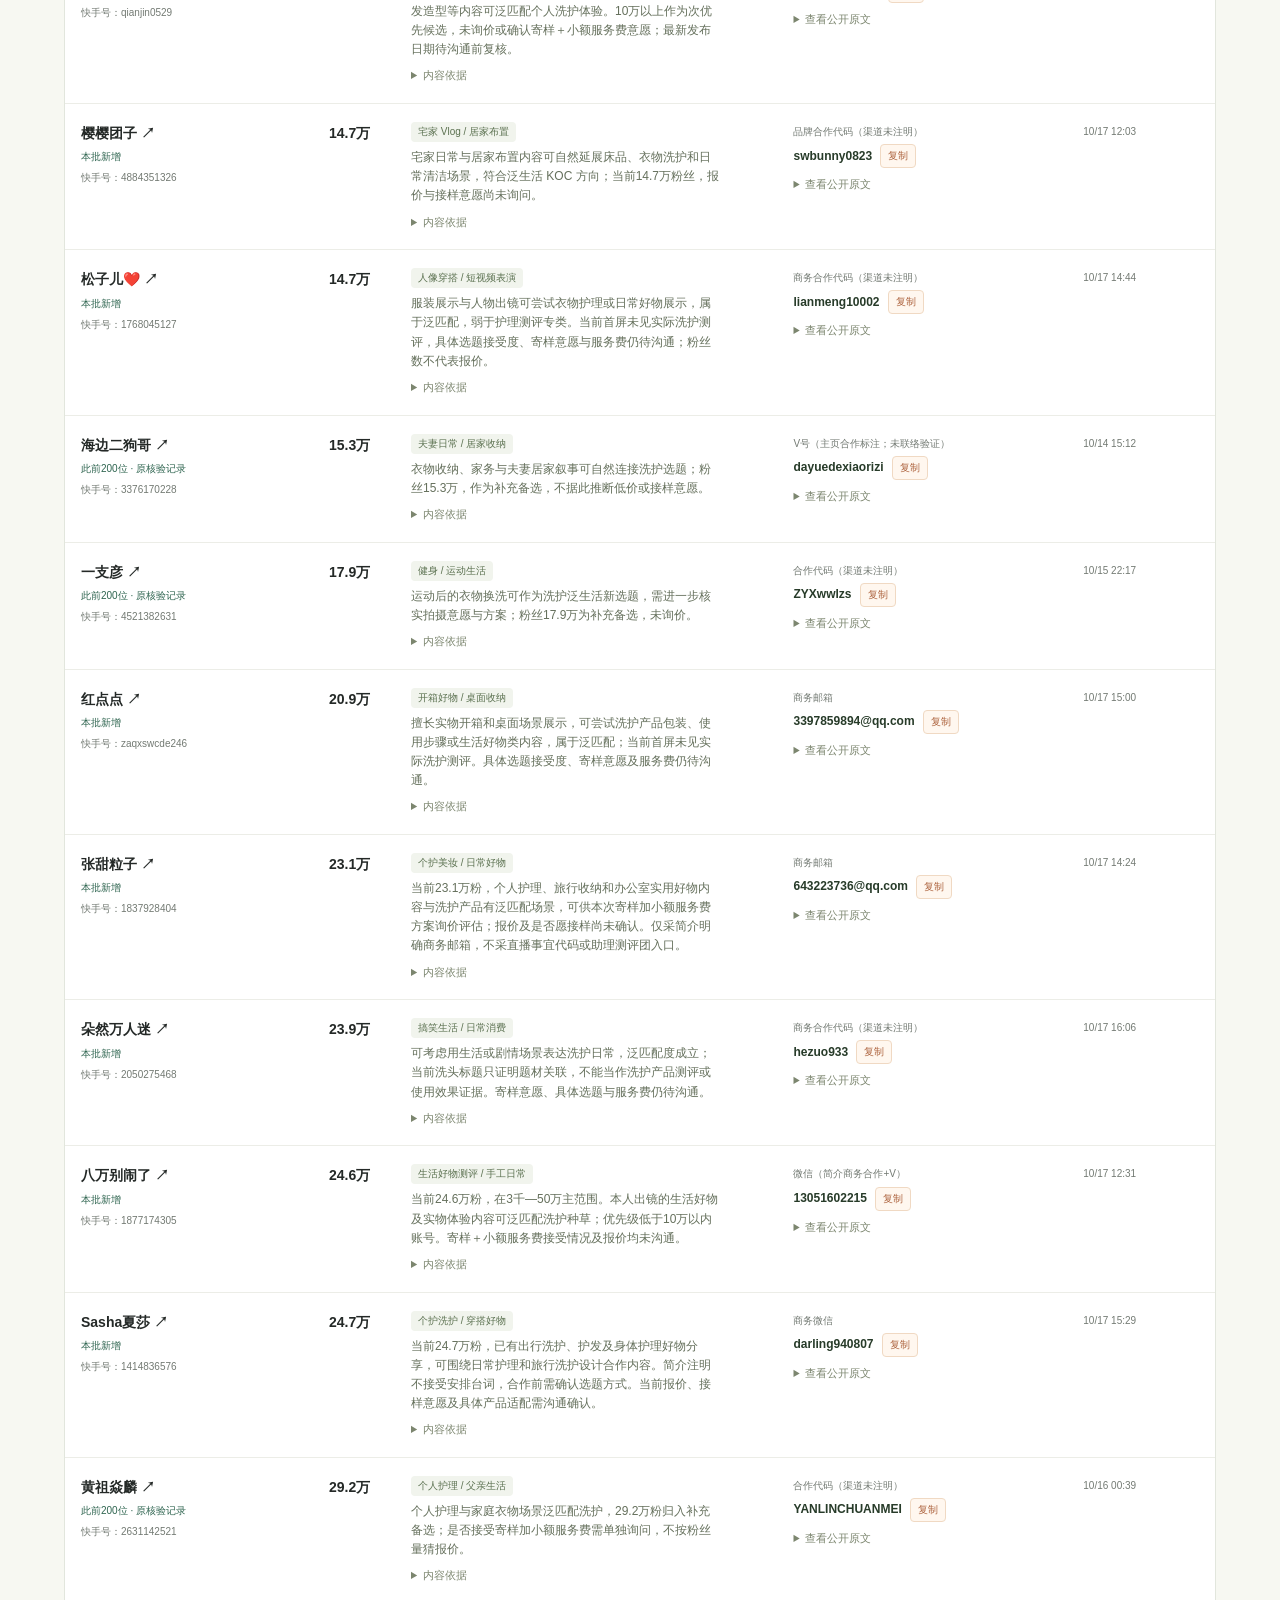
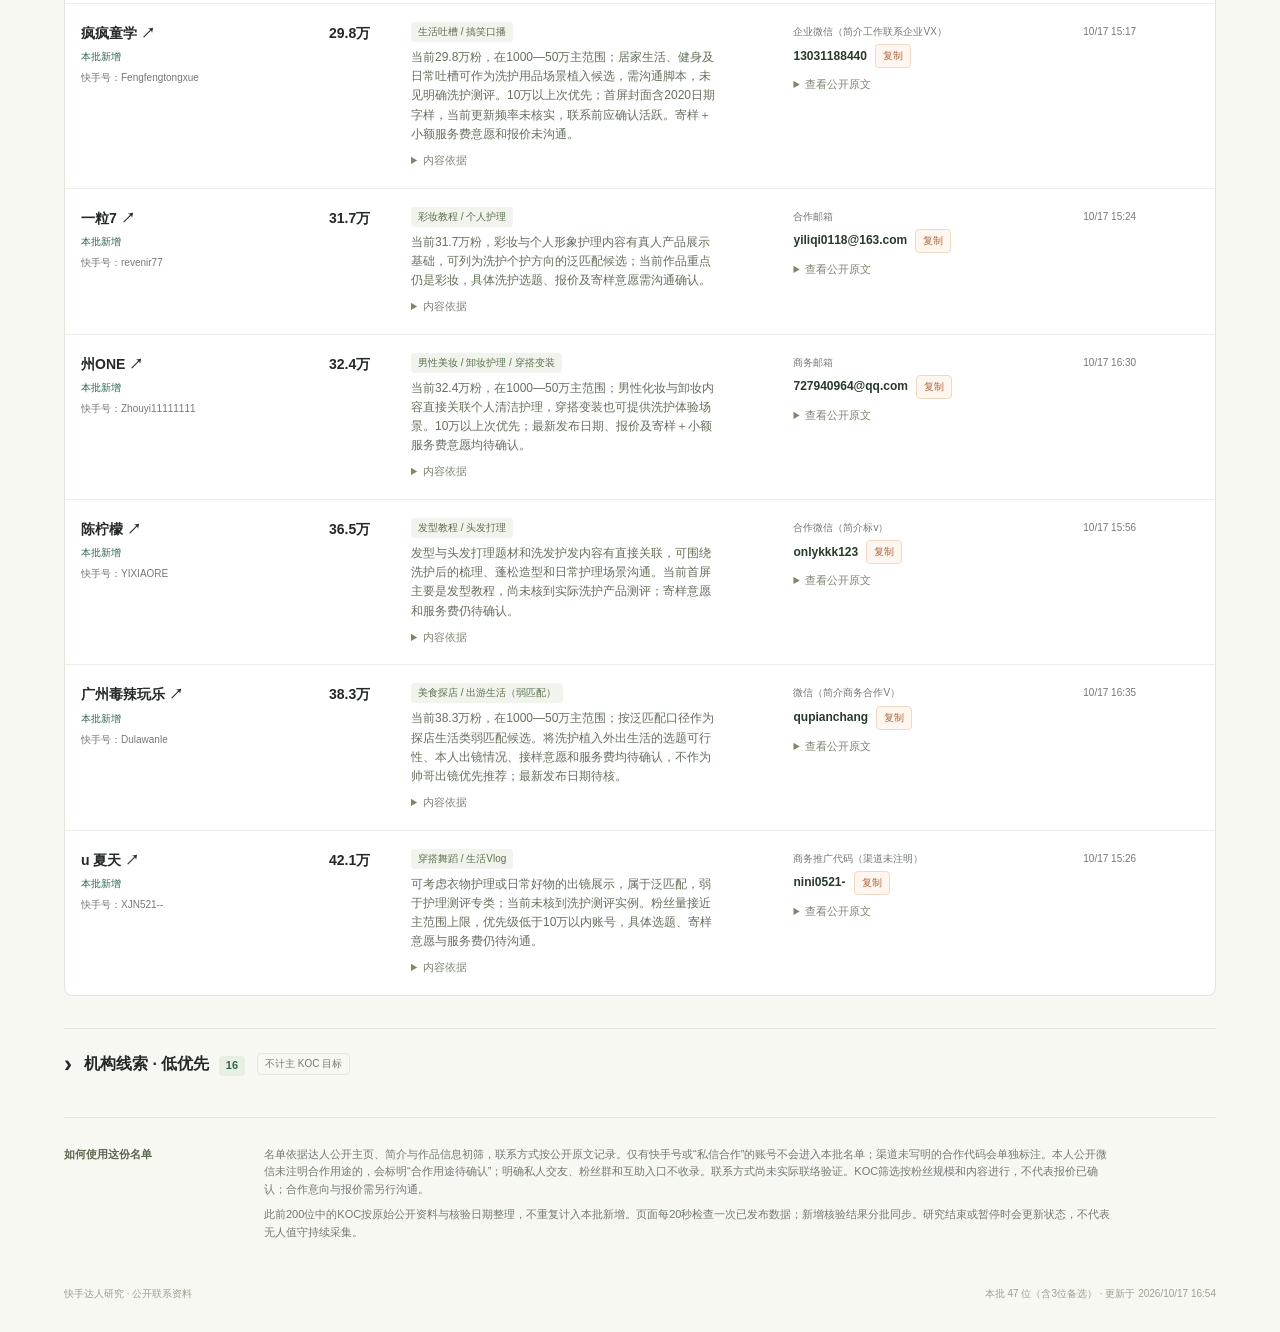
==== commit ead5cac8: "Separate low-priority agency leads from main KOC contacts" ====
--- a/index.html
+++ b/index.html
@@ -4,4 +4,5 @@
 <main><section class="intro"><div><div class="eyebrow">CREATOR CONTACT LIST <span>新增批次</span></div><h1>找到合适的人，<br><em>从一次联系开始。</em></h1><p class="lead">面向KOC铺量，目标200+，1000粉起筛，优先10万以内。<br class="mobile-br">公开联系方式必备，核验后陆续同步。</p></div><aside class="sync-card"><div class="live-line"><span id="status-dot" class="dot"></span><strong id="status">准备中</strong></div><p id="status-note">正在建立本批名单</p><div class="sync-meta"><span>名单更新</span><time id="updated">—</time></div><div class="sync-meta"><span>页面同步</span><span id="sync">正在连接</span></div><button id="refresh" class="text-button">立即刷新 <span aria-hidden="true">↗</span></button></aside></section>
 <section class="stats" aria-label="研究进度"><div class="stat"><span>新增名单总数</span><strong id="qualified">0</strong><small>均含公开联系方式</small></div><div class="stat"><span>本批已核查</span><strong id="checked">0</strong><small>主页资料与作品已核查</small></div><div class="stat"><span>已交付去重底表</span><strong id="baseline">200</strong><small>本批不重复计入</small></div><div class="stat"><span>KOC粉丝段已收录</span><strong id="koc-qualified">0</strong><small>累计目标200+ · 报价未询</small></div></section>
 <section class="list-section"><div class="section-heading"><div><h2>可联系达人 <span id="result-count">0</span></h2><p>默认查看1千—50万粉丝；50万—100万账号单列备选，不计主KOC目标。此前记录保留原核验时间。</p></div><button id="export" class="button">下载当前筛选 CSV <span aria-hidden="true">↓</span></button></div><div class="filters"><label class="search"><span aria-hidden="true">⌕</span><input id="query" type="search" placeholder="搜索达人、内容、联系方式" aria-label="搜索达人、内容、联系方式"></label><label><span class="sr-only">内容类型</span><select id="category"><option value="">全部内容类型</option></select></label><label><span class="sr-only">联系渠道</span><select id="channel"><option value="">全部联系渠道</option></select></label><label><span class="sr-only">粉丝范围</span><select id="fan-band"><option value="koc">KOC：1千—50万粉丝</option><option value="priority">优先：1千—10万粉丝</option><option value="starter">千粉：1000—2999粉丝</option><option value="backup">备选：50万—100万粉丝</option><option value="all">全部粉丝范围</option></select></label><label><span class="sr-only">收录来源</span><select id="origin"><option value="">全部收录来源</option><option value="new">本批新增</option><option value="baseline200">此前200位中的KOC</option></select></label><label><span class="sr-only">排序</span><select id="sort"><option value="small">粉丝少优先</option><option value="new">最近收录</option><option value="fans">粉丝数由高到低</option><option value="name">达人名称</option></select></label></div><div id="results" aria-live="polite"></div></section>
-<section class="method"><div class="method-label">如何使用这份名单</div><p>名单依据达人公开主页、简介与作品信息初筛，联系方式按公开原文记录。仅有快手号或“私信合作”的账号不会进入本批名单；渠道未写明的合作代码会单独标注。本人公开微信未注明合作用途的，会标明“合作用途待确认”；明确私人交友、粉丝群和互助入口不收录。联系方式尚未实际联络验证。KOC筛选按粉丝规模和内容进行，不代表报价已确认；合作意向与报价需另行沟通。</p><p>此前200位中的KOC按原始公开资料与核验日期整理，不重复计入本批新增。页面每20秒检查一次已发布数据；新增核验结果分批同步。研究结束或暂停时会更新状态，不代表无人值守持续采集。</p></section></main><footer><span>快手达人研究 · 公开联系资料</span><span id="version">本批进行中</span></footer><div id="toast" role="status" aria-live="polite"></div><script src="app.js?v=20261017-1000plus"></script></body></html>
+<details id="agency-section" class="agency-section"><summary><span class="agency-title">机构线索 · 低优先 <span id="agency-count">0</span></span><span class="agency-badge">不计主 KOC 目标</span></summary><div class="agency-intro"><p>仅登记机构官网列示的达人及统一品牌合作渠道，非个人直联。快手当前粉丝、作品及机构归属待核；报价和寄样意愿未确认，合作优先级较低。<br><strong id="agency-channels">—</strong>，共享邮箱不代表多条独立联络渠道。</p><button id="agency-export" class="button">下载机构线索 CSV ↓</button></div><div id="agency-results" aria-live="polite"></div></details>
+<section class="method"><div class="method-label">如何使用这份名单</div><p>名单依据达人公开主页、简介与作品信息初筛，联系方式按公开原文记录。仅有快手号或“私信合作”的账号不会进入本批名单；渠道未写明的合作代码会单独标注。本人公开微信未注明合作用途的，会标明“合作用途待确认”；明确私人交友、粉丝群和互助入口不收录。联系方式尚未实际联络验证。KOC筛选按粉丝规模和内容进行，不代表报价已确认；合作意向与报价需另行沟通。</p><p>此前200位中的KOC按原始公开资料与核验日期整理，不重复计入本批新增。页面每20秒检查一次已发布数据；新增核验结果分批同步。研究结束或暂停时会更新状态，不代表无人值守持续采集。</p></section></main><footer><span>快手达人研究 · 公开联系资料</span><span id="version">本批进行中</span></footer><div id="toast" role="status" aria-live="polite"></div><script src="app.js?v=20261017-agency-low-priority"></script></body></html>
--- a/style.css
+++ b/style.css
@@ -1 +1,3 @@
 :root{--ink:#242927;--muted:#737a73;--line:#e2e6dd;--paper:#f7f8f2;--orange:#dc5c35;--green:#2f6550;--white:#fff;--tint:#eef2e7}*{box-sizing:border-box}body{margin:0;background:var(--paper);color:var(--ink);font-family:Inter,"PingFang SC","Microsoft YaHei",sans-serif;font-size:14px;line-height:1.6}button,input,select{font:inherit}button,a,input,select{touch-action:manipulation}button{cursor:pointer}a{color:inherit}.topbar{height:80px;max-width:1440px;margin:auto;padding:0 5%;display:flex;align-items:center;gap:24px;border-bottom:1px solid var(--line)}.brand{display:flex;align-items:center;gap:11px;font-size:16px;font-weight:750;text-decoration:none}.brand-icon{display:grid;place-items:center;width:32px;height:32px;background:var(--orange);color:white;border-radius:8px;font-size:22px;font-weight:850}.brand-sub{font-weight:400;color:var(--muted)}.access{margin-left:auto;color:var(--muted);font-size:12px}.button{padding:10px 16px;border:1px solid var(--line);background:white;border-radius:6px;color:var(--ink);font-weight:600}.button:hover{border-color:#a7b3a3;background:#fcfdf9}.button:focus-visible,input:focus-visible,select:focus-visible,a:focus-visible,summary:focus-visible{outline:3px solid #e99a7e;outline-offset:3px}.subtle{background:transparent}main{max-width:1440px;margin:auto;padding:56px 5% 24px}.intro{display:flex;align-items:center;justify-content:space-between;gap:40px;margin-bottom:44px}.eyebrow{font-size:11px;font-weight:750;letter-spacing:2px;color:var(--green);display:flex;align-items:center;gap:14px}.eyebrow span{letter-spacing:1px;padding-left:14px;border-left:1px solid #b9c4b6;color:var(--muted)}h1{font-size:46px;letter-spacing:-2px;line-height:1.35;margin:18px 0;color:#26332a;font-weight:800}h1 em{font-style:normal;color:var(--orange)}.lead{font-size:15px;color:var(--muted);line-height:1.9;margin:0}.mobile-br{display:none}.sync-card{width:330px;background:var(--tint);padding:24px;border:1px solid #e0e5d7;border-radius:10px}.live-line{display:flex;align-items:center;gap:9px;color:var(--green);font-size:16px}.dot{width:8px;height:8px;background:#4a8257;border-radius:50%;box-shadow:0 0 0 4px #dce7d4}.dot.paused{background:#8b8b73;box-shadow:0 0 0 4px #e3e2d6}.sync-card p{margin:9px 0 23px;color:#6e7767;font-size:12px}.sync-meta{display:flex;justify-content:space-between;font-size:11px;margin:7px 0;gap:10px;color:#737b6b}.sync-meta time,.sync-meta span:last-child{color:#4a5745}.text-button{background:none;border:0;color:var(--green);padding:10px 0 0;font-size:12px;font-weight:700}.stats{display:grid;grid-template-columns:repeat(4,1fr);border-top:1px solid var(--line);border-bottom:1px solid var(--line);margin-bottom:48px;padding:25px 0}.stat{padding:0 28px;border-right:1px solid var(--line);display:flex;flex-direction:column}.stat:first-child{padding-left:0}.stat:last-child{border:0}.stat>span{color:var(--muted);font-size:12px}.stat strong{font-size:35px;font-weight:600;line-height:1.5;font-variant-numeric:tabular-nums}.stat:first-child strong{color:var(--orange)}.stat small{font-size:11px;color:#8b9286}.text-stat strong{font-size:20px;line-height:2.6}.section-heading{display:flex;justify-content:space-between;align-items:center;gap:20px}h2{font-size:21px;margin:0;letter-spacing:-.5px}h2 span{font-size:12px;font-weight:500;vertical-align:middle;background:#e9eee2;color:var(--green);border-radius:4px;padding:3px 7px;margin-left:8px}.section-heading p{font-size:12px;color:var(--muted);margin:6px 0 0}.filters{display:flex;flex-wrap:wrap;gap:10px;margin:22px 0 18px}.search{display:flex;align-items:center;gap:9px;flex:1;border:1px solid var(--line);background:white;border-radius:6px;padding:0 12px;min-width:180px}.search span{font-size:25px;color:#7b8575}.search input{width:100%;border:0;outline:none;padding:12px 0;background:transparent;font-size:12px}select{height:44px;padding:0 30px 0 12px;background:white;border:1px solid var(--line);border-radius:6px;font-size:12px;color:#565e50}.table-wrap{overflow:auto;border:1px solid var(--line);border-radius:8px;background:white}table{width:100%;border-collapse:collapse;min-width:840px;text-align:left}th{padding:12px 16px;background:#f0f3ea;font-size:11px;color:#78806f;font-weight:500;white-space:nowrap}td{padding:18px 16px;border-top:1px solid #ecede7;vertical-align:top;font-size:12px}.name{font-size:14px;font-weight:700;text-decoration:none;display:block;margin-bottom:5px}.name:hover{color:var(--orange)}.origin{font-size:10px;color:var(--green);margin:2px 0 5px}.id,.secondary{font-size:10px;color:var(--muted);word-break:break-all}.tag{display:inline-block;background:#f1f4ed;color:#5b7150;padding:2px 7px;border-radius:4px;font-size:10px;margin-bottom:6px}.fans{font-size:14px;font-weight:650;white-space:nowrap}.fit{max-width:310px;color:#65705c;font-size:12px}.contact{display:flex;align-items:center;gap:8px;margin-top:3px}.contact code{font-family:inherit;font-size:12px;font-weight:650;color:#273b29;word-break:break-all;max-width:210px}.copy{background:#fff7ef;border:1px solid #f0d9c3;color:#ae6540;border-radius:4px;padding:3px 7px;white-space:nowrap;font-size:10px}.copy:hover{background:#ffedda}details{margin-top:8px;color:var(--muted);font-size:11px}summary{cursor:pointer;color:#7c866f;user-select:none}.evidence{padding:10px;margin-top:6px;background:#f8f9f4;border-left:2px solid #cdd8bd;max-width:290px;white-space:pre-line;word-break:break-word}.date{white-space:nowrap;font-size:10px;color:var(--muted)}.empty{padding:64px 20px;text-align:center;background:white;border:1px dashed #d9dfd0;border-radius:8px}.empty-icon{font-size:28px;color:#a4b095;margin-bottom:10px}.empty h3{margin:0 0 8px;font-size:17px}.empty p{color:var(--muted);font-size:12px;margin:0}.method{display:grid;grid-template-columns:170px 1fr;gap:8px 30px;border-top:1px solid var(--line);padding-top:28px;margin-top:40px;color:var(--muted);font-size:11px}.method-label{grid-row:span 2;color:#59684f;font-weight:700}.method p{margin:0;max-width:850px}footer{max-width:1440px;margin:0 auto;padding:20px 5% 30px;display:flex;justify-content:space-between;color:#9aa18f;font-size:10px}#toast{position:fixed;bottom:26px;left:50%;transform:translateX(-50%);background:#293f2e;color:white;padding:10px 20px;border-radius:6px;font-size:12px;opacity:0;pointer-events:none;transition:opacity .2s}#toast.show{opacity:1}.sr-only{position:absolute;clip:rect(0,0,0,0);width:1px;height:1px;overflow:hidden}@media(min-width:1500px){main{padding-top:72px}.intro{margin-bottom:55px}}@media(max-width:800px){.topbar{height:64px;gap:10px}.access{display:none}.topbar .button{margin-left:auto;font-size:11px;padding:8px 10px}main{padding-top:32px}.intro{gap:24px}.sync-card{width:270px;padding:18px}h1{font-size:34px}.eyebrow{font-size:9px;letter-spacing:1px}.stat{padding:0 15px}.stat strong{font-size:28px}.text-stat strong{font-size:16px}.filters{flex-wrap:wrap}.search{flex-basis:100%}.filters>label:not(.search){flex:1}.filters select{width:100%}.section-heading .button{font-size:11px}.method{grid-template-columns:1fr;gap:12px}.method-label{grid-row:auto}}@media(max-width:560px){.intro{display:block}.sync-card{width:100%;margin-top:25px;padding:18px 20px}.sync-card p{margin-bottom:12px}.sync-meta{font-size:11px}.stats{grid-template-columns:1fr 1fr;gap:22px 0;padding:22px 0;margin-bottom:30px}.stat:nth-child(2){border:0}.stat:nth-child(3){padding-left:0}.stat strong{font-size:30px}.text-stat strong{font-size:19px;line-height:2.4}h1{font-size:36px}.lead{font-size:13px}.mobile-br{display:block}.section-heading{align-items:flex-start}.section-heading p{font-size:10px;max-width:190px}.section-heading .button{max-width:115px;padding:8px 10px}.filters{gap:7px}.filters select{font-size:11px;padding-left:8px;padding-right:20px}.stat small{font-size:10px}footer{display:block}footer span{display:block;margin-top:4px}}
+
+.agency-section{margin-top:32px;padding:22px 0 0;border-top:1px solid var(--line);color:var(--ink);font-size:12px}.agency-section>summary{display:flex;align-items:center;gap:12px;list-style:none;color:var(--ink);font-size:16px;font-weight:650}.agency-section>summary::-webkit-details-marker{display:none}.agency-section>summary:before{content:"›";font-size:24px;line-height:1;transition:transform .15s}.agency-section[open]>summary:before{transform:rotate(90deg)}.agency-title>span{display:inline-block;padding:1px 7px;margin-left:5px;border-radius:4px;background:#e9eee2;color:var(--green);font-size:11px}.agency-badge{font-size:10px;font-weight:400;color:var(--muted);border:1px solid var(--line);border-radius:4px;padding:2px 7px}.agency-intro{display:flex;justify-content:space-between;gap:24px;align-items:center;margin:14px 0 18px;color:var(--muted);font-size:11px}.agency-intro p{margin:0;max-width:800px}.agency-intro .button{white-space:nowrap;font-size:11px}.agency-pending{margin-top:8px;color:var(--muted);font-size:10px}.agency-source{font-size:11px}.agency-section .evidence{margin:8px 0;white-space:normal}.agency-section table{min-width:750px}@media(max-width:560px){.agency-intro{display:block}.agency-intro .button{margin-top:12px}.agency-section>summary{flex-wrap:wrap;gap:8px;font-size:14px}.agency-badge{margin-left:20px}}
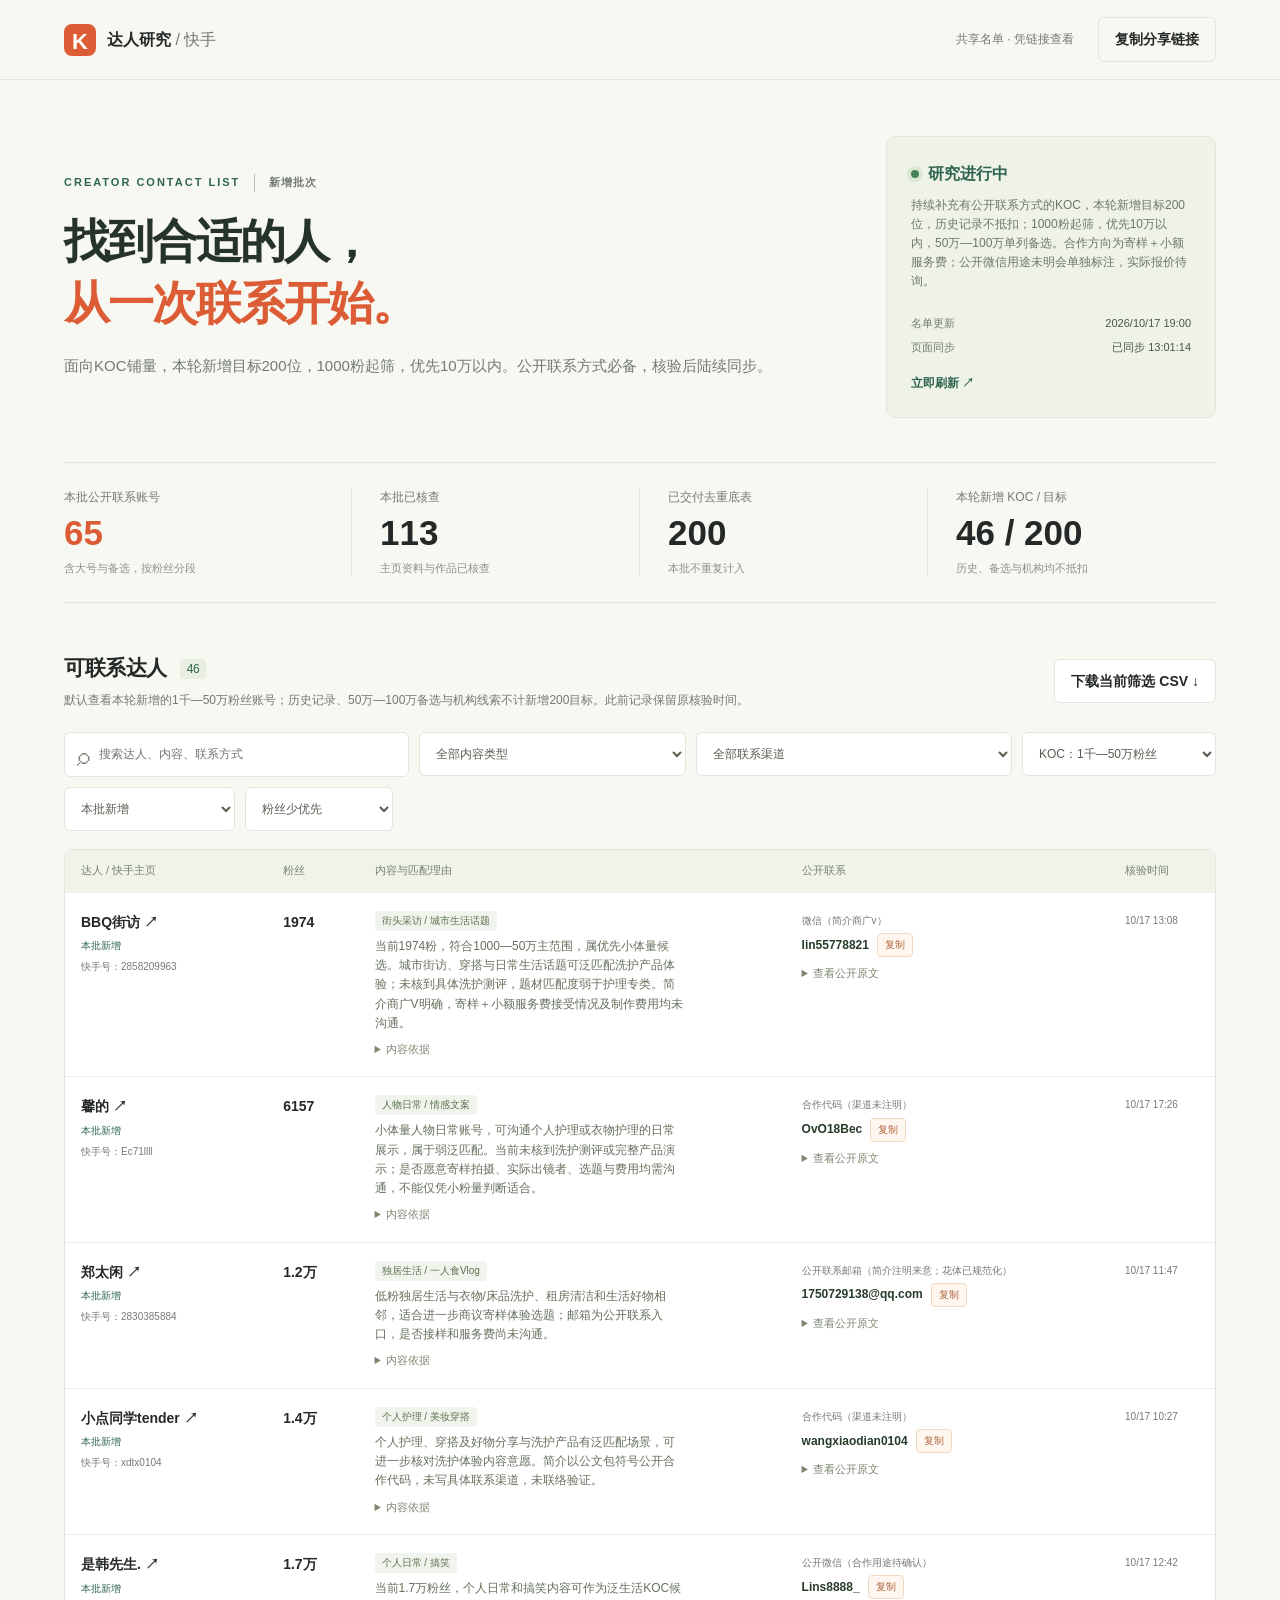
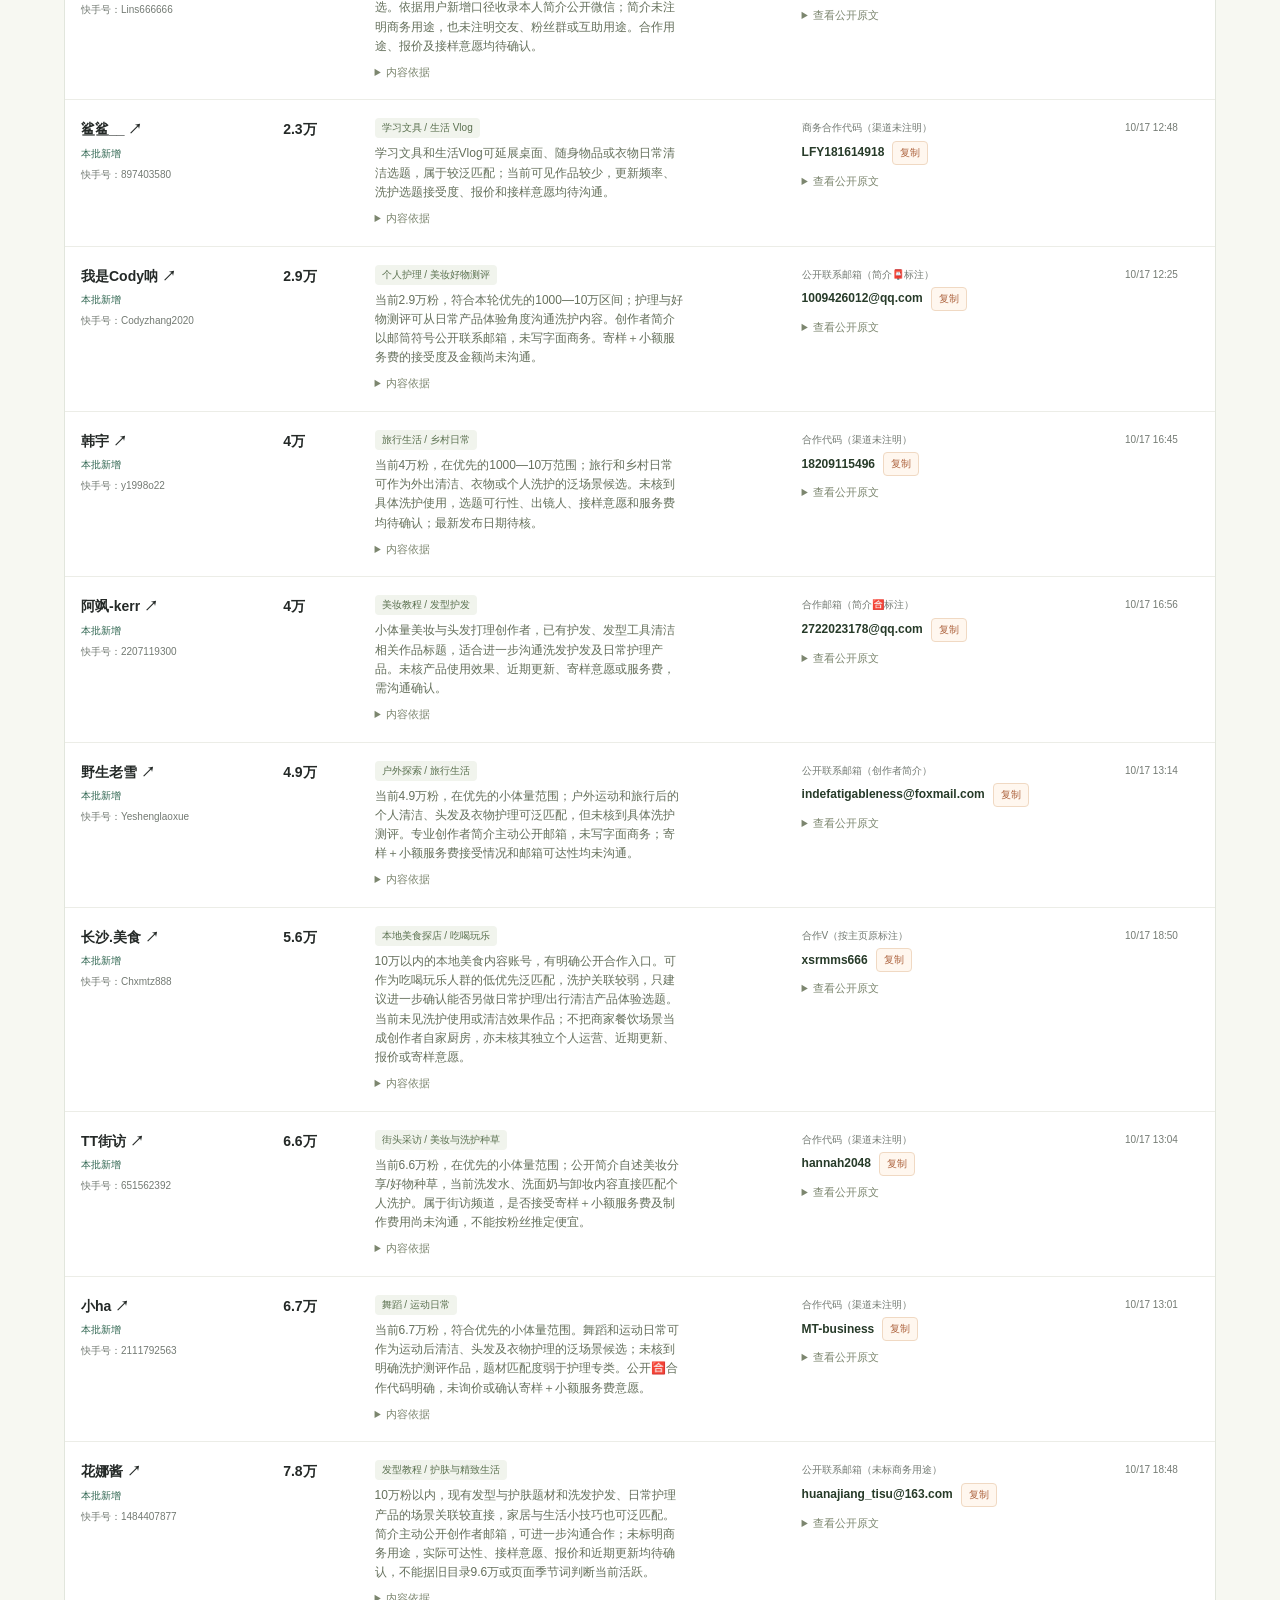
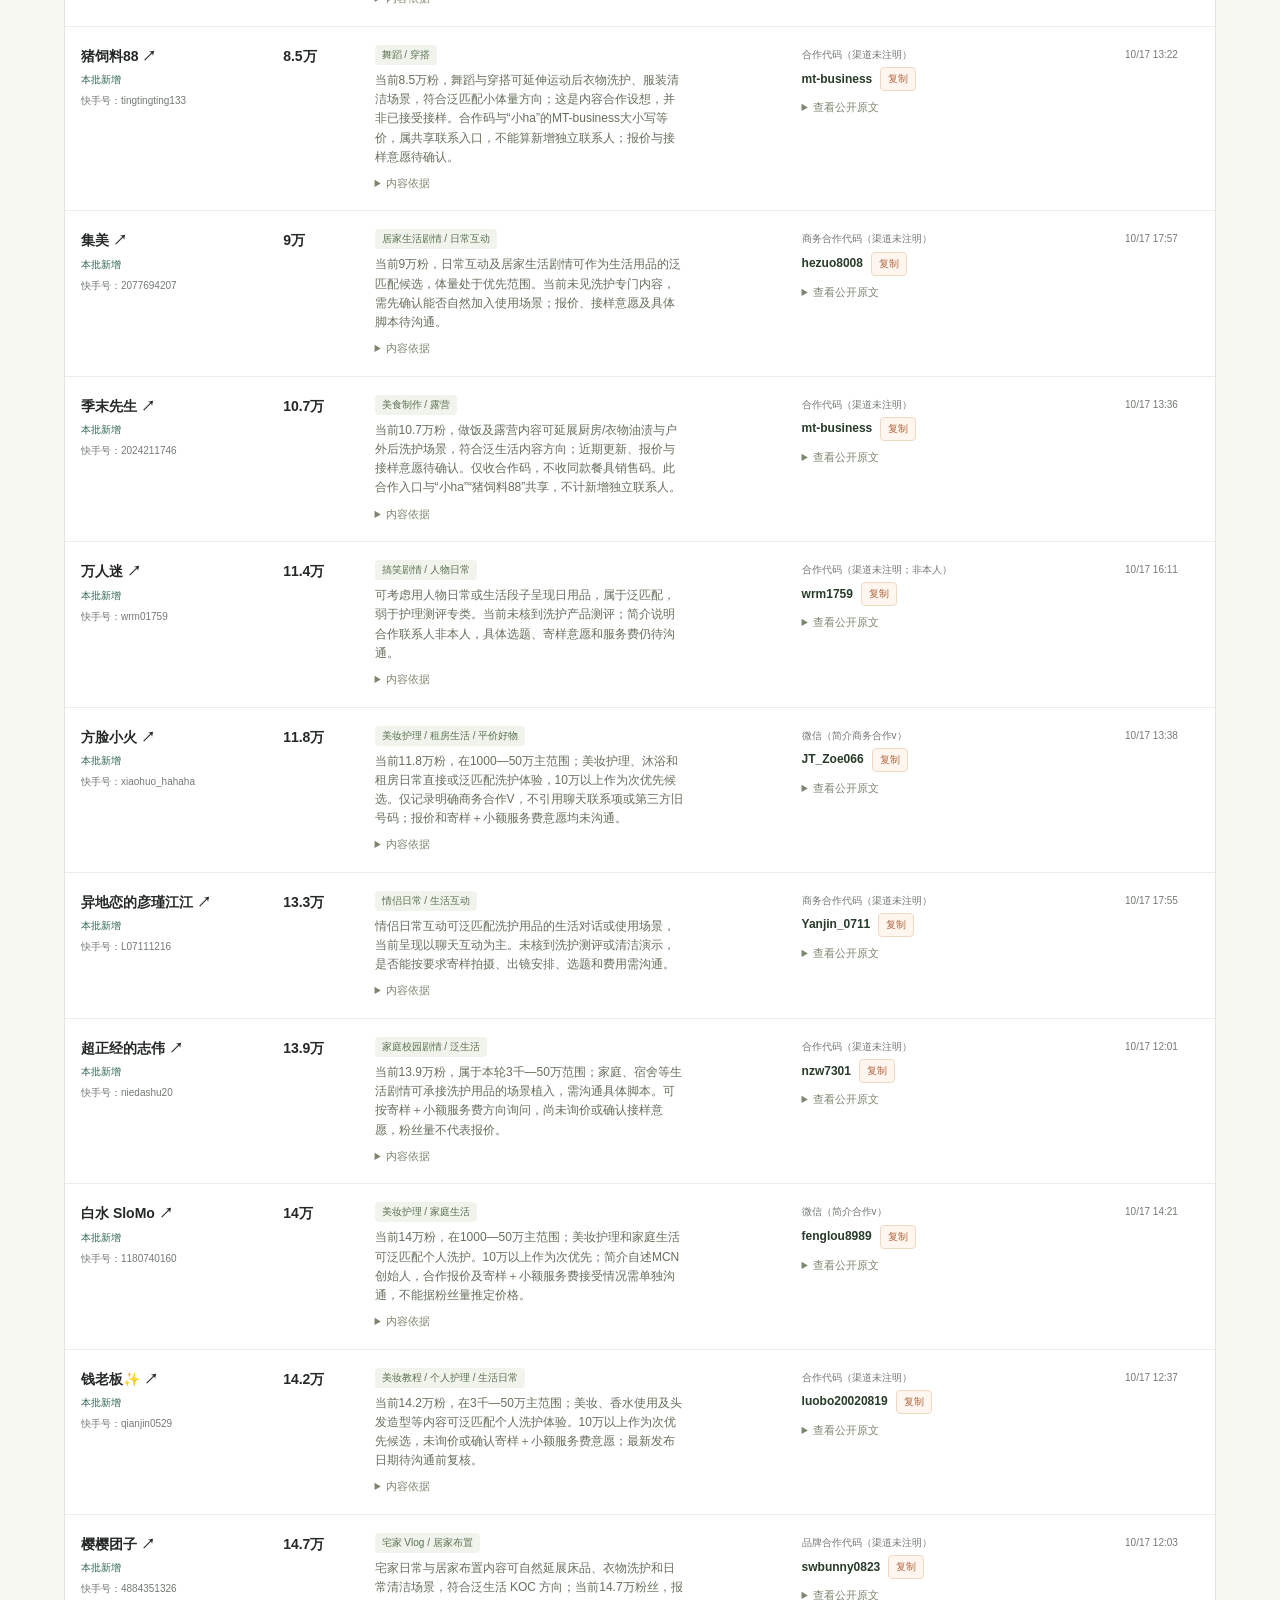
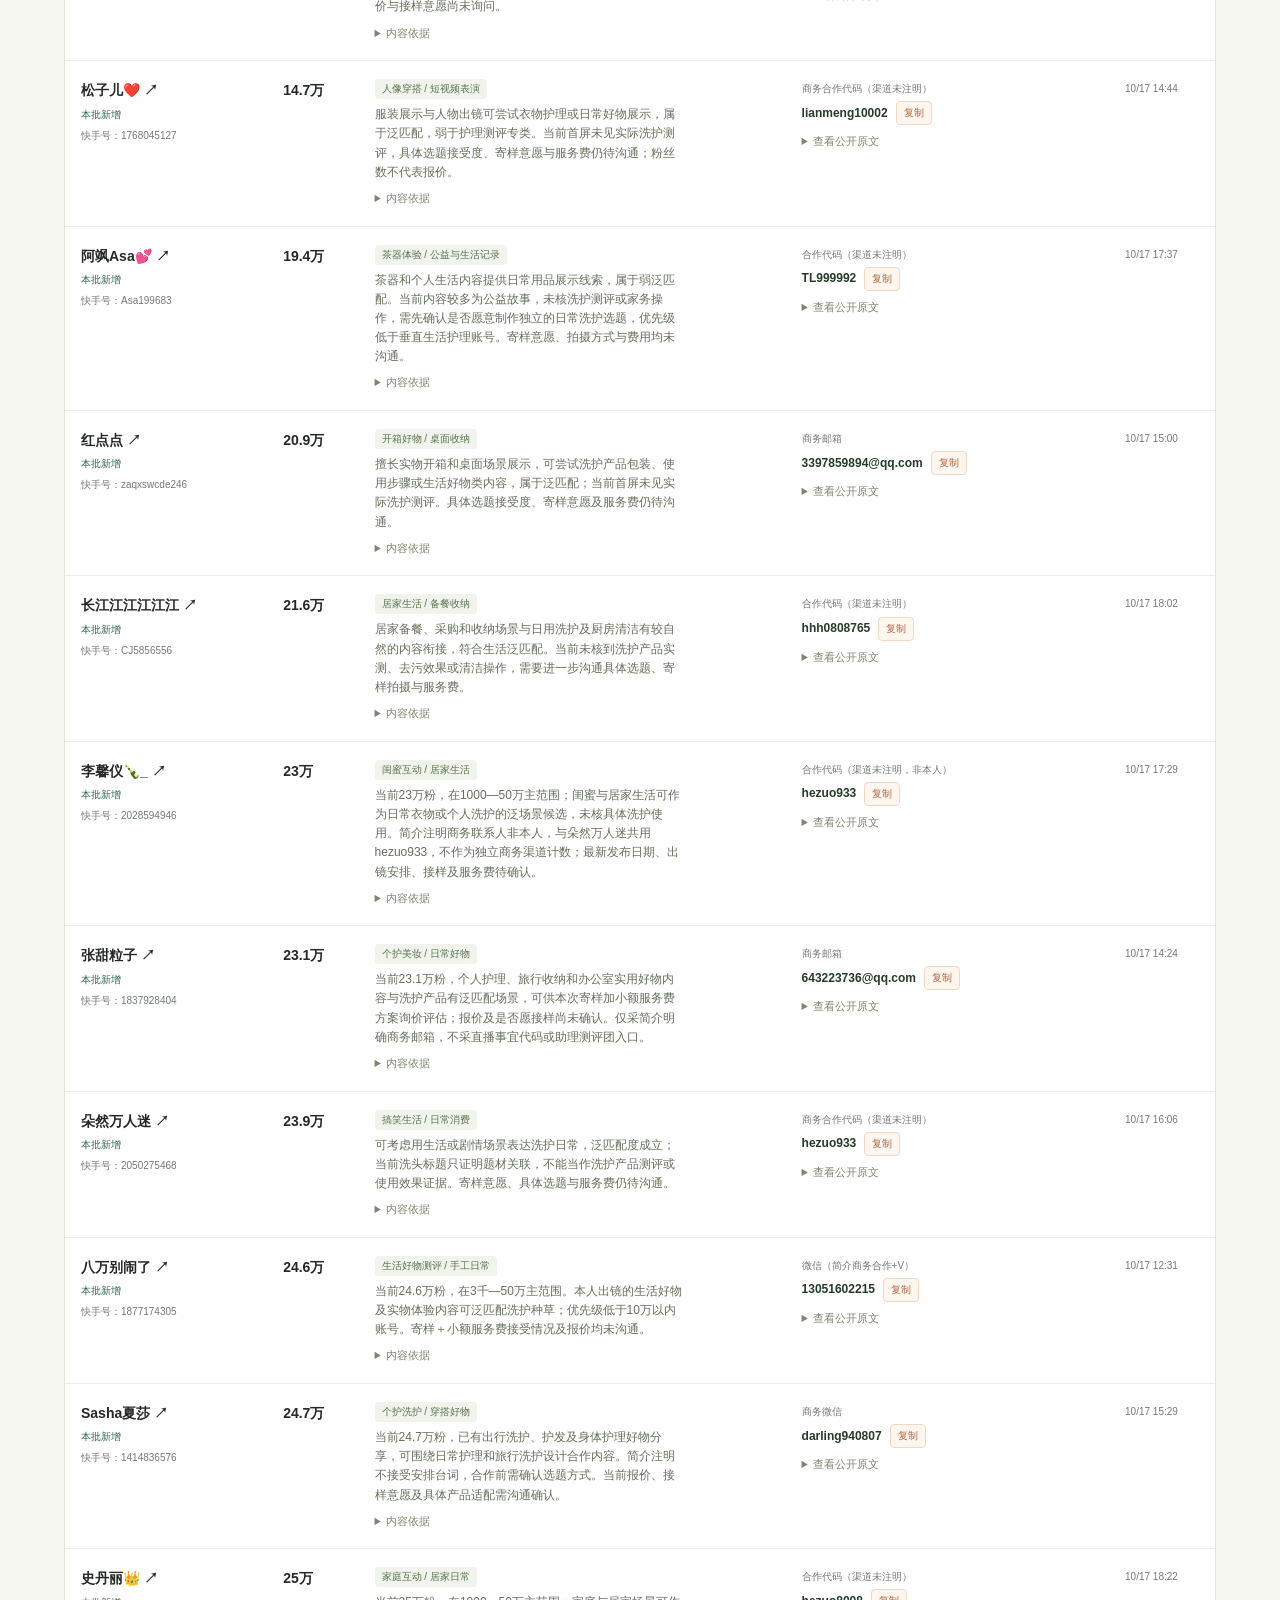
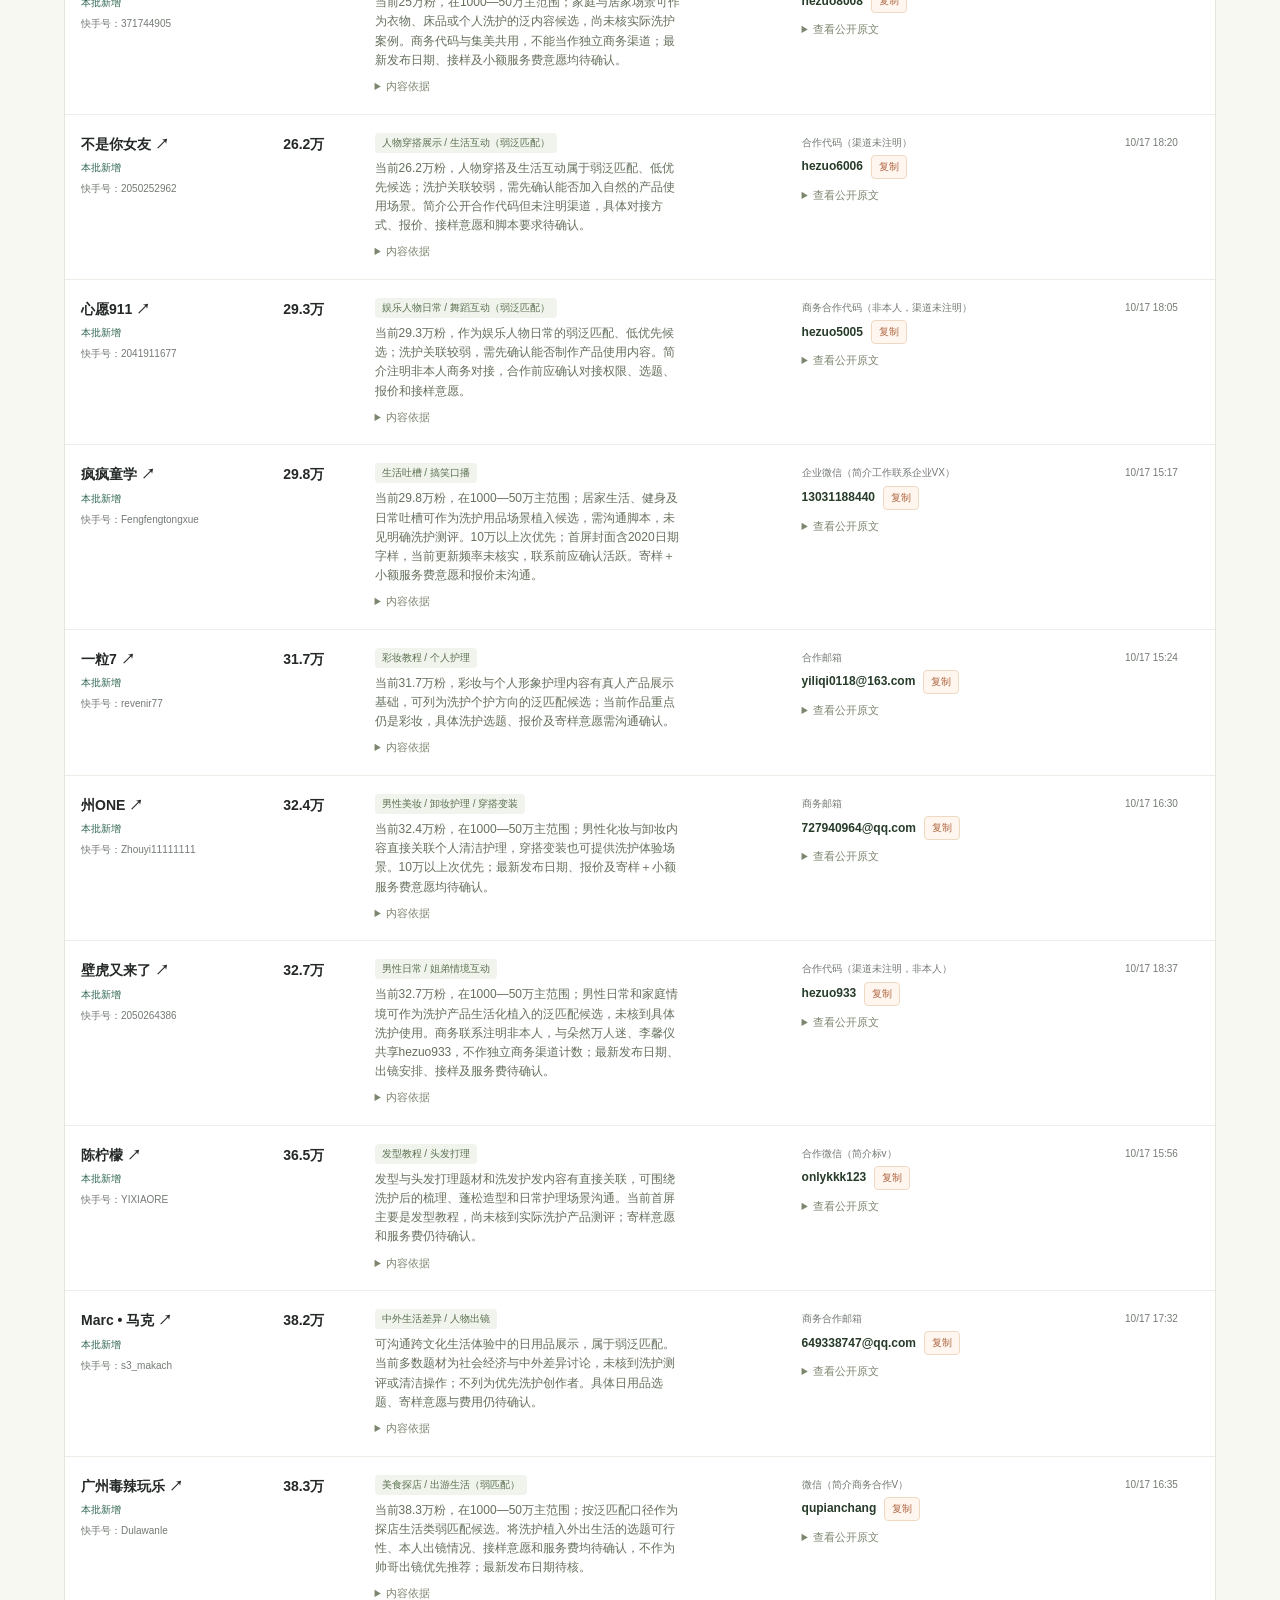
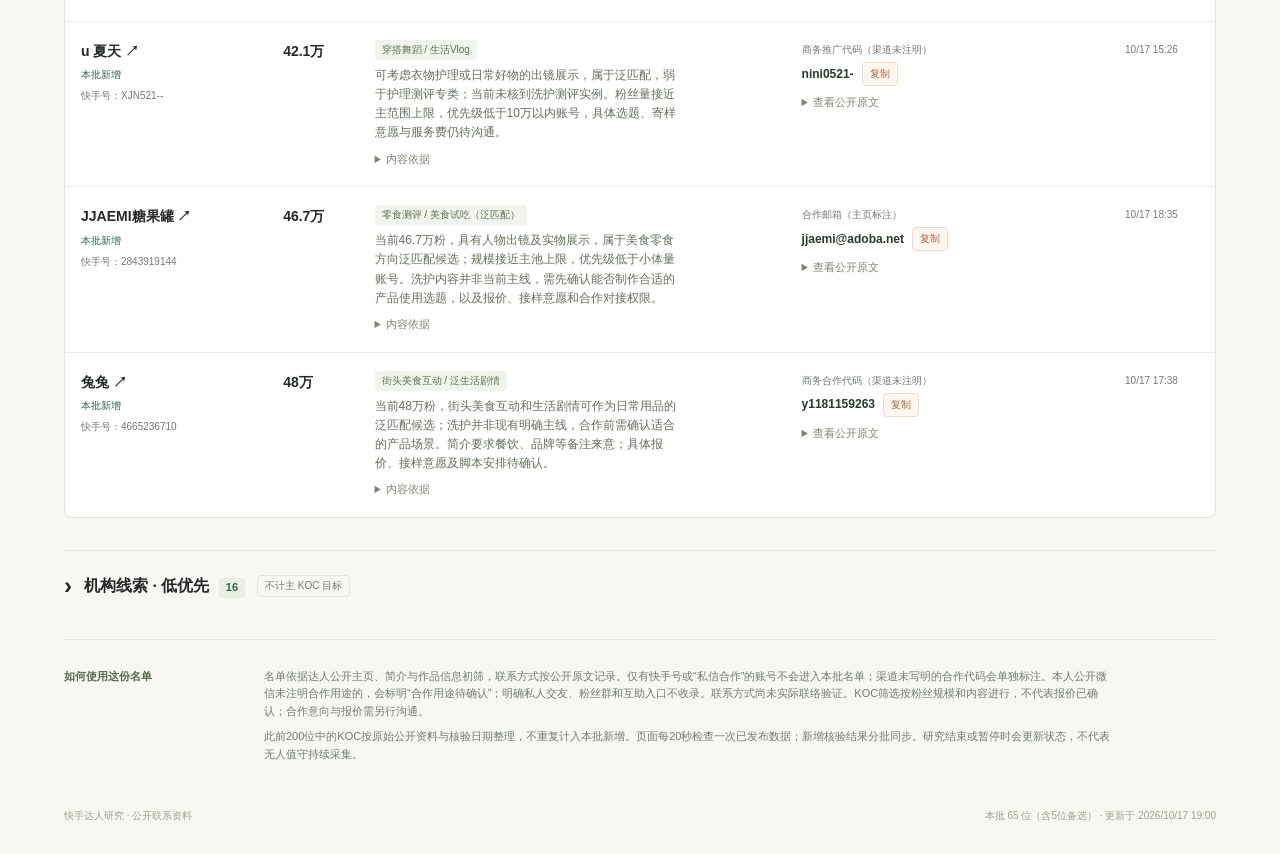
==== commit 9445dc09: "Update live KOC list and new-creator target progress" ====
--- a/index.html
+++ b/index.html
@@ -1,8 +1,8 @@
 <!doctype html>
 <html lang="zh-CN"><head><meta charset="utf-8"><meta name="viewport" content="width=device-width, initial-scale=1"><meta name="robots" content="noindex,nofollow"><meta name="description" content="持续更新的快手达人合作联系名单。公开联系线索、内容匹配理由及来源一页查看。"><title>快手达人 · 合作联系名单</title><link rel="stylesheet" href="style.css"></head>
 <body><header class="topbar"><a class="brand" href="./" aria-label="名单首页"><span class="brand-icon">K</span><span>达人研究<span class="brand-sub"> / 快手</span></span></a><span class="access">共享名单 · 凭链接查看</span><button id="share" class="button subtle">复制分享链接</button></header>
-<main><section class="intro"><div><div class="eyebrow">CREATOR CONTACT LIST <span>新增批次</span></div><h1>找到合适的人，<br><em>从一次联系开始。</em></h1><p class="lead">面向KOC铺量，目标200+，1000粉起筛，优先10万以内。<br class="mobile-br">公开联系方式必备，核验后陆续同步。</p></div><aside class="sync-card"><div class="live-line"><span id="status-dot" class="dot"></span><strong id="status">准备中</strong></div><p id="status-note">正在建立本批名单</p><div class="sync-meta"><span>名单更新</span><time id="updated">—</time></div><div class="sync-meta"><span>页面同步</span><span id="sync">正在连接</span></div><button id="refresh" class="text-button">立即刷新 <span aria-hidden="true">↗</span></button></aside></section>
-<section class="stats" aria-label="研究进度"><div class="stat"><span>新增名单总数</span><strong id="qualified">0</strong><small>均含公开联系方式</small></div><div class="stat"><span>本批已核查</span><strong id="checked">0</strong><small>主页资料与作品已核查</small></div><div class="stat"><span>已交付去重底表</span><strong id="baseline">200</strong><small>本批不重复计入</small></div><div class="stat"><span>KOC粉丝段已收录</span><strong id="koc-qualified">0</strong><small>累计目标200+ · 报价未询</small></div></section>
-<section class="list-section"><div class="section-heading"><div><h2>可联系达人 <span id="result-count">0</span></h2><p>默认查看1千—50万粉丝；50万—100万账号单列备选，不计主KOC目标。此前记录保留原核验时间。</p></div><button id="export" class="button">下载当前筛选 CSV <span aria-hidden="true">↓</span></button></div><div class="filters"><label class="search"><span aria-hidden="true">⌕</span><input id="query" type="search" placeholder="搜索达人、内容、联系方式" aria-label="搜索达人、内容、联系方式"></label><label><span class="sr-only">内容类型</span><select id="category"><option value="">全部内容类型</option></select></label><label><span class="sr-only">联系渠道</span><select id="channel"><option value="">全部联系渠道</option></select></label><label><span class="sr-only">粉丝范围</span><select id="fan-band"><option value="koc">KOC：1千—50万粉丝</option><option value="priority">优先：1千—10万粉丝</option><option value="starter">千粉：1000—2999粉丝</option><option value="backup">备选：50万—100万粉丝</option><option value="all">全部粉丝范围</option></select></label><label><span class="sr-only">收录来源</span><select id="origin"><option value="">全部收录来源</option><option value="new">本批新增</option><option value="baseline200">此前200位中的KOC</option></select></label><label><span class="sr-only">排序</span><select id="sort"><option value="small">粉丝少优先</option><option value="new">最近收录</option><option value="fans">粉丝数由高到低</option><option value="name">达人名称</option></select></label></div><div id="results" aria-live="polite"></div></section>
+<main><section class="intro"><div><div class="eyebrow">CREATOR CONTACT LIST <span>新增批次</span></div><h1>找到合适的人，<br><em>从一次联系开始。</em></h1><p class="lead">面向KOC铺量，本轮新增目标200位，1000粉起筛，优先10万以内。<br class="mobile-br">公开联系方式必备，核验后陆续同步。</p></div><aside class="sync-card"><div class="live-line"><span id="status-dot" class="dot"></span><strong id="status">准备中</strong></div><p id="status-note">正在建立本批名单</p><div class="sync-meta"><span>名单更新</span><time id="updated">—</time></div><div class="sync-meta"><span>页面同步</span><span id="sync">正在连接</span></div><button id="refresh" class="text-button">立即刷新 <span aria-hidden="true">↗</span></button></aside></section>
+<section class="stats" aria-label="研究进度"><div class="stat"><span>本批公开联系账号</span><strong id="qualified">0</strong><small>含大号与备选，按粉丝分段</small></div><div class="stat"><span>本批已核查</span><strong id="checked">0</strong><small>主页资料与作品已核查</small></div><div class="stat"><span>已交付去重底表</span><strong id="baseline">200</strong><small>本批不重复计入</small></div><div class="stat"><span>本轮新增 KOC / 目标</span><strong id="koc-qualified">0</strong><small>历史、备选与机构均不抵扣</small></div></section>
+<section class="list-section"><div class="section-heading"><div><h2>可联系达人 <span id="result-count">0</span></h2><p>默认查看本轮新增的1千—50万粉丝账号；历史记录、50万—100万备选与机构线索不计新增200目标。此前记录保留原核验时间。</p></div><button id="export" class="button">下载当前筛选 CSV <span aria-hidden="true">↓</span></button></div><div class="filters"><label class="search"><span aria-hidden="true">⌕</span><input id="query" type="search" placeholder="搜索达人、内容、联系方式" aria-label="搜索达人、内容、联系方式"></label><label><span class="sr-only">内容类型</span><select id="category"><option value="">全部内容类型</option></select></label><label><span class="sr-only">联系渠道</span><select id="channel"><option value="">全部联系渠道</option></select></label><label><span class="sr-only">粉丝范围</span><select id="fan-band"><option value="koc">KOC：1千—50万粉丝</option><option value="priority">优先：1千—10万粉丝</option><option value="starter">千粉：1000—2999粉丝</option><option value="backup">备选：50万—100万粉丝</option><option value="all">全部粉丝范围</option></select></label><label><span class="sr-only">收录来源</span><select id="origin"><option value="">全部收录来源</option><option value="new" selected>本批新增</option><option value="baseline200">此前200位中的KOC</option></select></label><label><span class="sr-only">排序</span><select id="sort"><option value="small">粉丝少优先</option><option value="new">最近收录</option><option value="fans">粉丝数由高到低</option><option value="name">达人名称</option></select></label></div><div id="results" aria-live="polite"></div></section>
 <details id="agency-section" class="agency-section"><summary><span class="agency-title">机构线索 · 低优先 <span id="agency-count">0</span></span><span class="agency-badge">不计主 KOC 目标</span></summary><div class="agency-intro"><p>仅登记机构官网列示的达人及统一品牌合作渠道，非个人直联。快手当前粉丝、作品及机构归属待核；报价和寄样意愿未确认，合作优先级较低。<br><strong id="agency-channels">—</strong>，共享邮箱不代表多条独立联络渠道。</p><button id="agency-export" class="button">下载机构线索 CSV ↓</button></div><div id="agency-results" aria-live="polite"></div></details>
-<section class="method"><div class="method-label">如何使用这份名单</div><p>名单依据达人公开主页、简介与作品信息初筛，联系方式按公开原文记录。仅有快手号或“私信合作”的账号不会进入本批名单；渠道未写明的合作代码会单独标注。本人公开微信未注明合作用途的，会标明“合作用途待确认”；明确私人交友、粉丝群和互助入口不收录。联系方式尚未实际联络验证。KOC筛选按粉丝规模和内容进行，不代表报价已确认；合作意向与报价需另行沟通。</p><p>此前200位中的KOC按原始公开资料与核验日期整理，不重复计入本批新增。页面每20秒检查一次已发布数据；新增核验结果分批同步。研究结束或暂停时会更新状态，不代表无人值守持续采集。</p></section></main><footer><span>快手达人研究 · 公开联系资料</span><span id="version">本批进行中</span></footer><div id="toast" role="status" aria-live="polite"></div><script src="app.js?v=20261017-agency-low-priority"></script></body></html>
+<section class="method"><div class="method-label">如何使用这份名单</div><p>名单依据达人公开主页、简介与作品信息初筛，联系方式按公开原文记录。仅有快手号或“私信合作”的账号不会进入本批名单；渠道未写明的合作代码会单独标注。本人公开微信未注明合作用途的，会标明“合作用途待确认”；明确私人交友、粉丝群和互助入口不收录。联系方式尚未实际联络验证。KOC筛选按粉丝规模和内容进行，不代表报价已确认；合作意向与报价需另行沟通。</p><p>此前200位中的KOC按原始公开资料与核验日期整理，不重复计入本批新增。页面每20秒检查一次已发布数据；新增核验结果分批同步。研究结束或暂停时会更新状态，不代表无人值守持续采集。</p></section></main><footer><span>快手达人研究 · 公开联系资料</span><span id="version">本批进行中</span></footer><div id="toast" role="status" aria-live="polite"></div><script src="app.js?v=20261017-new200"></script></body></html>
